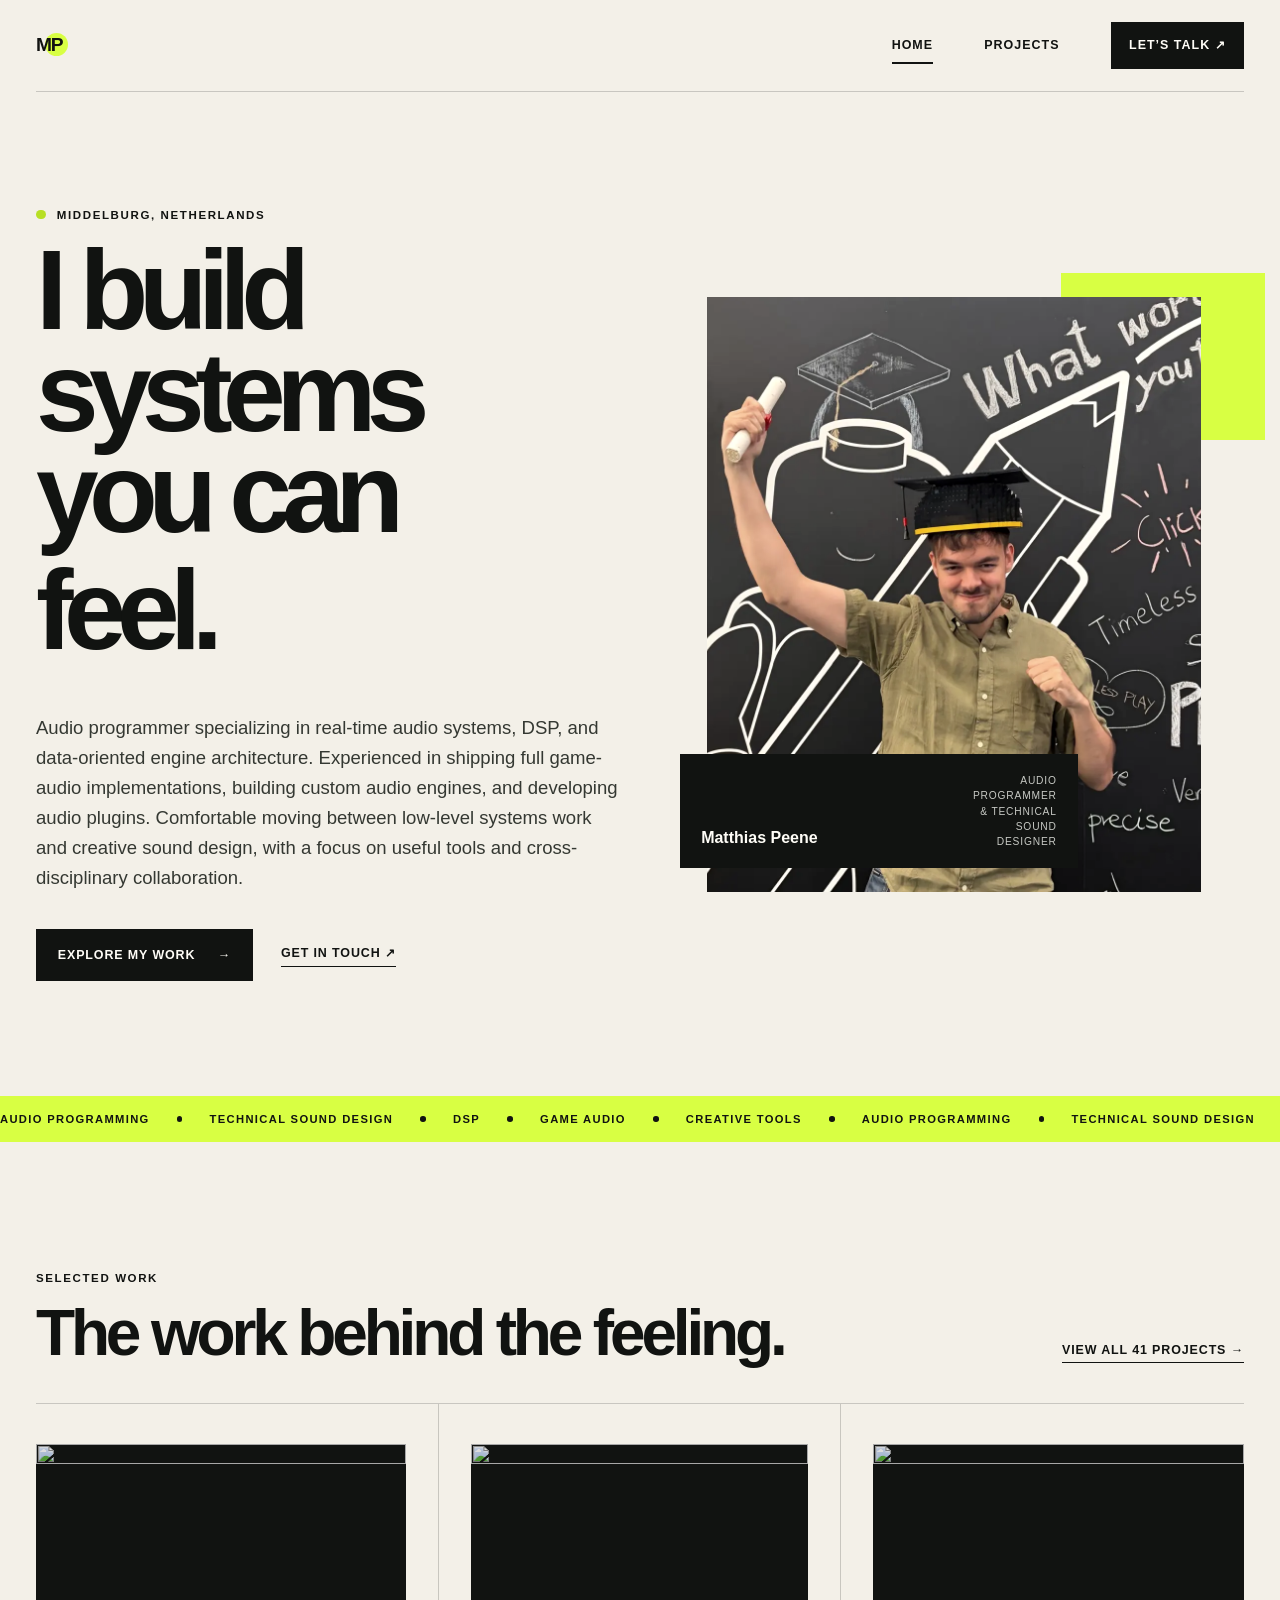
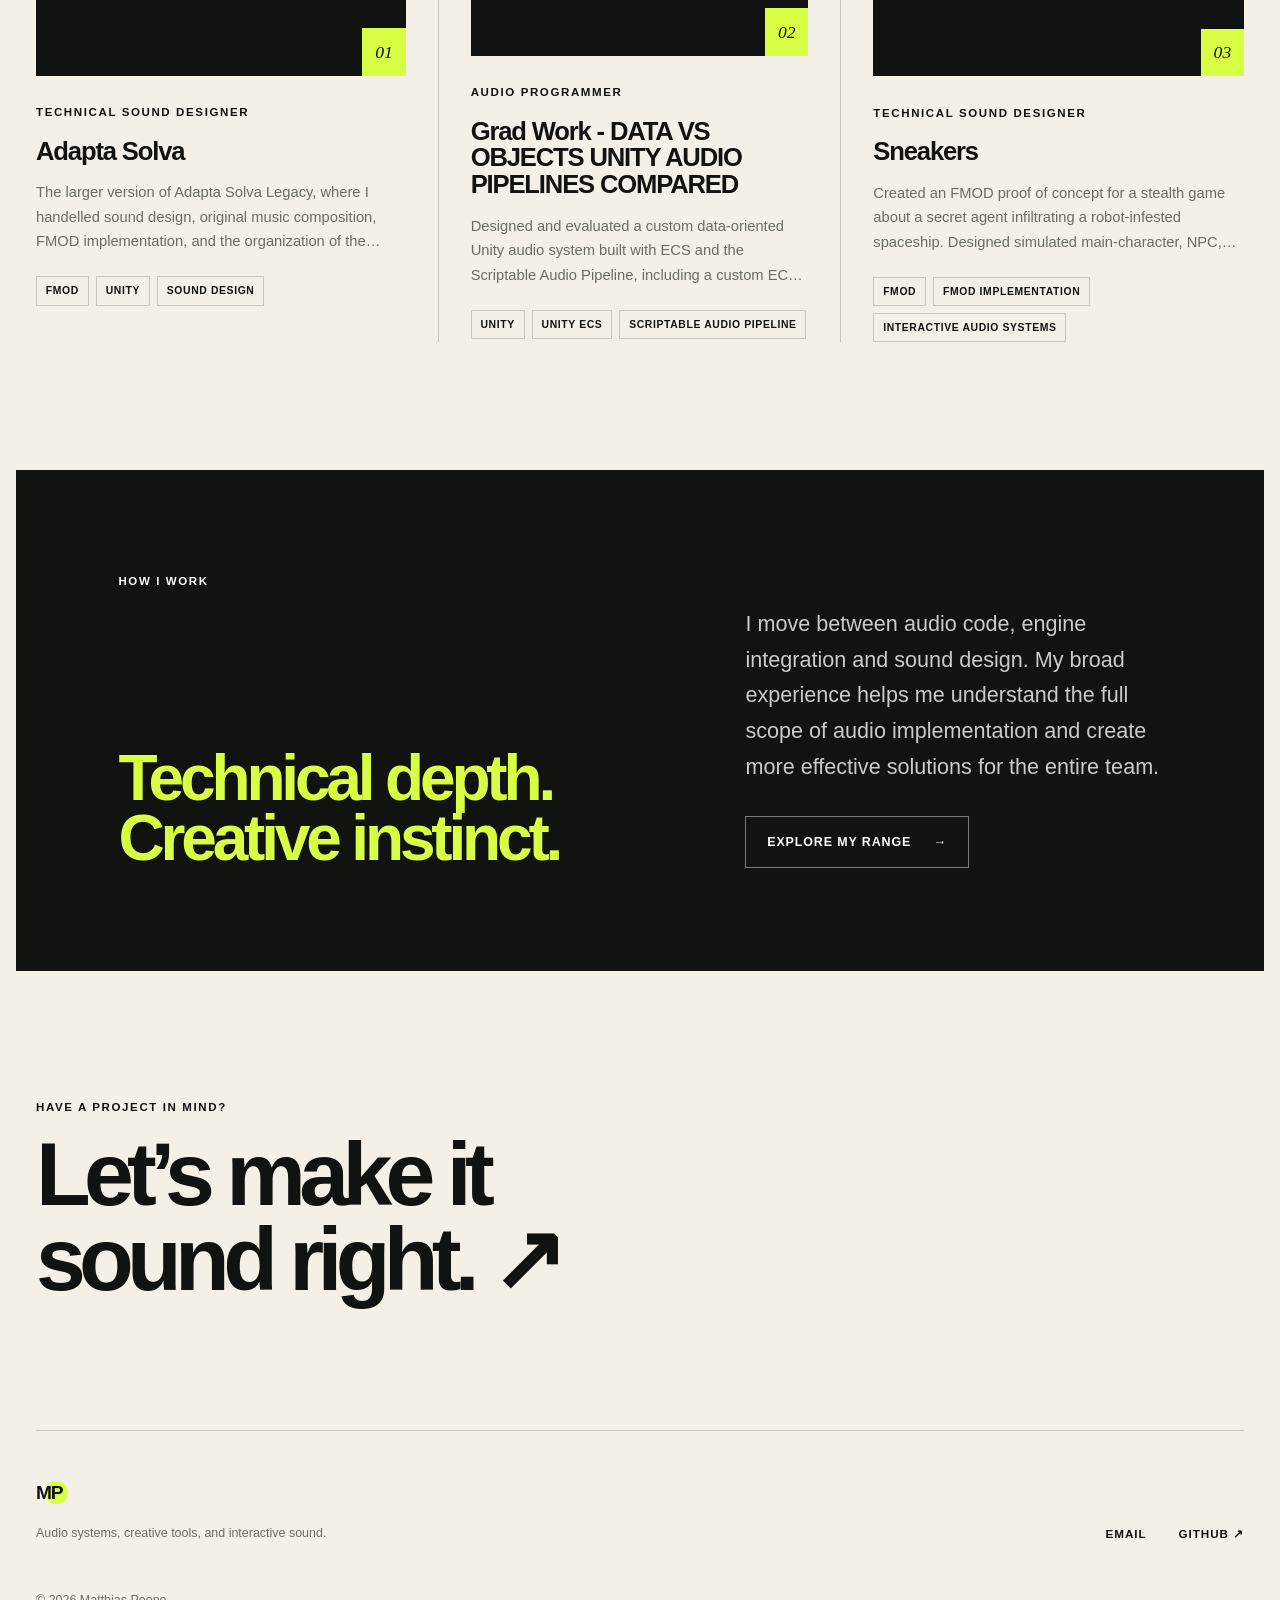
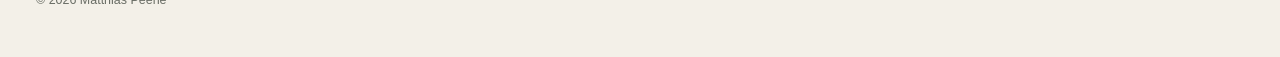
==== index.html @ a932d579 "Update section headings and descriptions for clarity and impact" ====
<!doctype html>
<html lang="en">
  <head>
    <meta charset="utf-8">
    <meta name="viewport" content="width=device-width, initial-scale=1">
    <meta name="description" content="Audio programmer specializing in real-time audio systems, DSP, and data-oriented engine architecture. Experienced in shipping full game-audio implementations, building custom audio engines, and developing audio plugins. Comfortable moving between low-level systems work and creative sound design, with a focus on useful tools and cross-disciplinary collaboration.">
    <meta name="theme-color" content="#111311">
    <title>Matthias Peene — Audio Programmer &amp; Technical Sound Designer</title>
    <link rel="stylesheet" href="assets/site.css"></head>
  <body>
    
    <a class="skip-link" href="#main">Skip to content</a>
    <header class="site-header">
      <a class="wordmark" href="index.html" aria-label="Matthias Peene, home">
        <span>MP</span><i aria-hidden="true"></i>
      </a>
      <nav aria-label="Main navigation">
        <a aria-current="page" href="index.html">Home</a>
        <a  href="projects/">Projects</a>
        <a class="nav-contact" href="mailto:matthiaspeene@hotmail.nl">Let’s talk <span aria-hidden="true">↗</span></a>
      </nav>
    </header>
    <main id="main">
      <section class="hero section-shell">
        <div class="hero__copy">
          <p class="eyebrow hero__eyebrow"><span class="status-dot" aria-hidden="true"></span>Middelburg, Netherlands</p>
          <h1><span class="headline__line">I build</span> <span class="headline__line">systems</span> <span class="headline__line headline__line--descender">you can</span> <span class="headline__line">feel.</span></h1>
          <p class="hero__summary">Audio programmer specializing in real-time audio systems, DSP, and data-oriented engine architecture. Experienced in shipping full game-audio implementations, building custom audio engines, and developing audio plugins. Comfortable moving between low-level systems work and creative sound design, with a focus on useful tools and cross-disciplinary collaboration.</p>
          <div class="hero__actions">
            <a class="button button--primary" href="projects/">Explore my work <span aria-hidden="true">→</span></a>
            <a class="text-link" href="mailto:matthiaspeene@hotmail.nl">Get in touch <span aria-hidden="true">↗</span></a>
          </div>
          <!-- <dl class="hero__stats" aria-label="Portfolio summary">
            <div><dt>41</dt><dd>Selected projects</dd></div>
            <div><dt>14</dt><dd>Disciplines</dd></div>
            <div><dt>18</dt><dd>Technologies</dd></div>
          </dl> -->
        </div>
        <div class="hero__portrait-wrap">
          <div class="portrait-accent" aria-hidden="true"></div>
          <img class="hero__portrait" src="assets/headshot.webp" alt="Matthias Peene celebrating his graduation" width="1200" height="1200">
          <div class="portrait-caption">
            <span>Matthias Peene</span>
            <span>Audio Programmer &amp; Technical Sound Designer</span>
          </div>
        </div>
      </section>

      <div class="ticker" aria-label="Areas of practice">
        <div class="ticker__track">
          <div class="ticker__group"><span>Audio programming</span><i></i><span>Technical sound design</span><i></i><span>DSP</span><i></i><span>Game audio</span><i></i><span>Creative tools</span><i></i></div>
          <div class="ticker__group" aria-hidden="true"><span>Audio programming</span><i></i><span>Technical sound design</span><i></i><span>DSP</span><i></i><span>Game audio</span><i></i><span>Creative tools</span><i></i></div>
          <div class="ticker__group" aria-hidden="true"><span>Audio programming</span><i></i><span>Technical sound design</span><i></i><span>DSP</span><i></i><span>Game audio</span><i></i><span>Creative tools</span><i></i></div>
          <div class="ticker__group" aria-hidden="true"><span>Audio programming</span><i></i><span>Technical sound design</span><i></i><span>DSP</span><i></i><span>Game audio</span><i></i><span>Creative tools</span><i></i></div>
          <div class="ticker__group" aria-hidden="true"><span>Audio programming</span><i></i><span>Technical sound design</span><i></i><span>DSP</span><i></i><span>Game audio</span><i></i><span>Creative tools</span><i></i></div>
          <div class="ticker__group" aria-hidden="true"><span>Audio programming</span><i></i><span>Technical sound design</span><i></i><span>DSP</span><i></i><span>Game audio</span><i></i><span>Creative tools</span><i></i></div>
          <div class="ticker__group" aria-hidden="true"><span>Audio programming</span><i></i><span>Technical sound design</span><i></i><span>DSP</span><i></i><span>Game audio</span><i></i><span>Creative tools</span><i></i></div>
          <div class="ticker__group" aria-hidden="true"><span>Audio programming</span><i></i><span>Technical sound design</span><i></i><span>DSP</span><i></i><span>Game audio</span><i></i><span>Creative tools</span><i></i></div>
          <div class="ticker__group" aria-hidden="true"><span>Audio programming</span><i></i><span>Technical sound design</span><i></i><span>DSP</span><i></i><span>Game audio</span><i></i><span>Creative tools</span><i></i></div>
          <div class="ticker__group" aria-hidden="true"><span>Audio programming</span><i></i><span>Technical sound design</span><i></i><span>DSP</span><i></i><span>Game audio</span><i></i><span>Creative tools</span><i></i></div>
          <div class="ticker__group" aria-hidden="true"><span>Audio programming</span><i></i><span>Technical sound design</span><i></i><span>DSP</span><i></i><span>Game audio</span><i></i><span>Creative tools</span><i></i></div>
          <div class="ticker__group" aria-hidden="true"><span>Audio programming</span><i></i><span>Technical sound design</span><i></i><span>DSP</span><i></i><span>Game audio</span><i></i><span>Creative tools</span><i></i></div>
          <div class="ticker__group" aria-hidden="true"><span>Audio programming</span><i></i><span>Technical sound design</span><i></i><span>DSP</span><i></i><span>Game audio</span><i></i><span>Creative tools</span><i></i></div>
          <div class="ticker__group" aria-hidden="true"><span>Audio programming</span><i></i><span>Technical sound design</span><i></i><span>DSP</span><i></i><span>Game audio</span><i></i><span>Creative tools</span><i></i></div>
          <div class="ticker__group" aria-hidden="true"><span>Audio programming</span><i></i><span>Technical sound design</span><i></i><span>DSP</span><i></i><span>Game audio</span><i></i><span>Creative tools</span><i></i></div>
          <div class="ticker__group" aria-hidden="true"><span>Audio programming</span><i></i><span>Technical sound design</span><i></i><span>DSP</span><i></i><span>Game audio</span><i></i><span>Creative tools</span><i></i></div>
        </div>
      </div>

      <section class="selected-work section-shell" aria-labelledby="selected-title">
        <div class="section-heading">
          <div><p class="eyebrow">Selected work</p><h2 id="selected-title">The work behind the feeling.</h2></div>
          <a class="text-link" href="projects/">View all 41 projects <span aria-hidden="true">→</span></a>
        </div>
        <div class="featured-grid">
    <a class="featured-project reveal" style="--delay: 0ms" href="projects/#adapta-solva">
      <div class="featured-project__media">
        <img class="featured-project__image" src="https://i.ytimg.com/vi/k6Y1jbk_pnM/hqdefault.jpg" alt="" loading="lazy" decoding="async">
        <span class="featured-project__number">01</span>
      </div>
      <div class="featured-project__body">
        <p class="eyebrow">Technical Sound Designer</p>
        <h3>Adapta Solva</h3>
        <p>The larger version of Adapta Solva Legacy, where I handelled sound design, original music composition, FMOD implementation, and the organization of the game&#039;s audio pipeline alongside my studies. Developed a substantially more advanced dynamic music system, rebuilt and expanded earlier audio work for the new production, and organised work for 2 friends to help with.</p>
        <div class="tag-row"><span>FMOD</span><span>Unity</span><span>Sound Design</span></div>
      </div>
    </a>
    <a class="featured-project reveal" style="--delay: 90ms" href="projects/#grad-work-data-vs-objects-unity-audio-pipelines-compared">
      <div class="featured-project__media">
        <img class="featured-project__image" src="https://i.ytimg.com/vi/JaOiaAYL-XI/hqdefault.jpg" alt="" loading="lazy" decoding="async">
        <span class="featured-project__number">02</span>
      </div>
      <div class="featured-project__body">
        <p class="eyebrow">Audio Programmer</p>
        <h3>Grad Work - DATA VS OBJECTS UNITY AUDIO PIPELINES COMPARED</h3>
        <p>Designed and evaluated a custom data-oriented Unity audio system built with ECS and the Scriptable Audio Pipeline, including a custom ECS Root Output capable of rendering large numbers of voices independently of the GameObject hierarchy. Benchmarked the system against Unity&#039;s traditional GameObject-based audio pipeline and found consistently lower Audio CPU usage, improved scalability, and greater real-time stability under…</p>
        <div class="tag-row"><span>Unity</span><span>Unity ECS</span><span>Scriptable Audio Pipeline</span></div>
      </div>
    </a>
    <a class="featured-project reveal" style="--delay: 180ms" href="projects/#sneakers">
      <div class="featured-project__media">
        <img class="featured-project__image" src="https://i.ytimg.com/vi/zOlqgxBDris/hqdefault.jpg" alt="" loading="lazy" decoding="async">
        <span class="featured-project__number">03</span>
      </div>
      <div class="featured-project__body">
        <p class="eyebrow">Technical Sound Designer</p>
        <h3>Sneakers</h3>
        <p>Created an FMOD proof of concept for a stealth game about a secret agent infiltrating a robot-infested spaceship. Designed simulated main-character, NPC, environment, and music systems that reacted to calm and alerted game states, supported by adaptive mixing, snapshots, sandbox testing, and profiler-based demonstration.</p>
        <div class="tag-row"><span>FMOD</span><span>FMOD Implementation</span><span>Interactive Audio Systems</span></div>
      </div>
    </a></div>
      </section>

      <section class="approach section-shell">
        <p class="eyebrow">How I work</p>
        <div class="approach__grid">
          <h2>Technical depth.<br>Creative instinct.</h2>
          <div>
            <p>I move between audio code, engine integration and sound design. My broad experience helps me understand the full scope of audio implementation and create more effective solutions for the entire team.</p>
            <a class="button button--outline" href="projects/">Explore my range <span aria-hidden="true">→</span></a>
          </div>
        </div>
      </section>

      <section class="contact-band">
        <div class="section-shell">
          <p class="eyebrow">Have a project in mind?</p>
          <a href="mailto:matthiaspeene@hotmail.nl">Let’s make it sound right. <span aria-hidden="true">↗</span></a>
        </div>
      </section>
    </main>
    
    <footer class="site-footer">
      <div>
        <a class="wordmark wordmark--footer" href="index.html" aria-label="Matthias Peene, home"><span>MP</span><i aria-hidden="true"></i></a>
        <p>Audio systems, creative tools, and interactive sound.</p>
      </div>
      <div class="footer-links">
        <a href="mailto:matthiaspeene@hotmail.nl">Email</a>
        <a href="https://github.com/matthiaspeene" target="_blank" rel="noreferrer">GitHub <span aria-hidden="true">↗</span></a>
      </div>
      <p class="footer-note">© 2026 Matthias Peene</p>
    </footer>
  </body>
</html>
---- assets/site.css ----
:root {
  --ink: #111311;
  --ink-soft: #343832;
  --paper: #f3f0e8;
  --paper-deep: #e7e2d6;
  --white: #fffdf7;
  --acid: #d8ff43;
  --acid-dark: #b7df24;
  --violet: #7158e8;
  --line: rgba(17, 19, 17, 0.19);
  --muted: #696d65;
  --sans: Inter, "Helvetica Neue", Helvetica, Arial, sans-serif;
  --serif: Iowan Old Style, Baskerville, "Times New Roman", serif;
  --page: min(1440px, calc(100vw - 72px));
  --radius: 4px;
}

* {
  box-sizing: border-box;
}

html {
  scroll-behavior: smooth;
}

body {
  margin: 0;
  background: var(--paper);
  color: var(--ink);
  font-family: var(--sans);
  font-size: 16px;
  line-height: 1.5;
  text-rendering: optimizeLegibility;
}

body::selection {
  background: var(--acid);
  color: var(--ink);
}

img,
svg,
iframe {
  display: block;
  max-width: 100%;
}

a {
  color: inherit;
  text-decoration: none;
}

button,
input,
select {
  color: inherit;
  font: inherit;
}

button,
select {
  cursor: pointer;
}

.section-shell,
.site-header,
.site-footer {
  margin-inline: auto;
  width: var(--page);
}

.skip-link {
  background: var(--acid);
  left: 1rem;
  padding: 0.65rem 1rem;
  position: fixed;
  top: -5rem;
  z-index: 1000;
}

.skip-link:focus {
  top: 1rem;
}

.visually-hidden {
  clip: rect(0 0 0 0);
  clip-path: inset(50%);
  height: 1px;
  overflow: hidden;
  position: absolute;
  white-space: nowrap;
  width: 1px;
}

.site-header {
  align-items: center;
  border-bottom: 1px solid var(--line);
  display: flex;
  justify-content: space-between;
  min-height: 92px;
}

.wordmark {
  align-items: center;
  display: inline-flex;
  font-size: 1.2rem;
  font-weight: 900;
  letter-spacing: -0.07em;
  position: relative;
}

.wordmark span {
  position: relative;
  z-index: 1;
}

.wordmark i {
  background: var(--acid);
  border-radius: 50%;
  height: 1.45rem;
  left: 0.58rem;
  position: absolute;
  top: 0.1rem;
  width: 1.45rem;
}

.site-header nav {
  align-items: center;
  display: flex;
  gap: clamp(1.4rem, 4vw, 4.5rem);
}

.site-header nav a {
  font-size: 0.78rem;
  font-weight: 750;
  letter-spacing: 0.08em;
  position: relative;
  text-transform: uppercase;
}

.site-header nav a:not(.nav-contact)::after {
  background: var(--ink);
  bottom: -0.55rem;
  content: "";
  height: 2px;
  left: 0;
  position: absolute;
  transform: scaleX(0);
  transform-origin: left;
  transition: transform 180ms ease;
  width: 100%;
}

.site-header nav a:hover::after,
.site-header nav a[aria-current="page"]::after {
  transform: scaleX(1);
}

.nav-contact {
  background: var(--ink);
  color: var(--white);
  padding: 0.9rem 1.15rem;
  transition: background 180ms ease, color 180ms ease;
}

.nav-contact:hover {
  background: var(--acid);
  color: var(--ink);
}

.eyebrow {
  font-size: 0.72rem;
  font-weight: 800;
  letter-spacing: 0.14em;
  margin: 0 0 1rem;
  text-transform: uppercase;
}

.status-dot {
  background: var(--acid-dark);
  border-radius: 50%;
  display: inline-block;
  height: 0.6rem;
  margin-right: 0.7rem;
  width: 0.6rem;
}

.hero {
  align-items: center;
  display: grid;
  gap: clamp(3rem, 7vw, 8rem);
  grid-template-columns: minmax(0, 1.04fr) minmax(320px, 0.96fr);
  min-height: calc(100vh - 92px);
  padding-block: clamp(4.5rem, 9vw, 9rem);
}

.hero__copy {
  max-width: 790px;
}

.hero h1 {
  font-size: clamp(4.5rem, 8.8vw, 10rem);
  font-weight: 850;
  letter-spacing: -0.085em;
  line-height: 0.9;
  margin: 0;
  max-width: 8ch;
}

.headline__line {
  display: inline;
}

@media (min-width: 981px) {
  .hero h1 .headline__line { display: block; }
  .hero h1 .headline__line--descender { padding-bottom: 0.14em; }
}

.hero h1::first-line {
  color: var(--ink);
}

.hero__summary {
  color: var(--ink-soft);
  font-size: clamp(1.05rem, 1.45vw, 1.3rem);
  line-height: 1.62;
  margin: clamp(2rem, 4vw, 3.4rem) 0 0;
  max-width: 660px;
}

.hero__actions {
  align-items: center;
  display: flex;
  flex-wrap: wrap;
  gap: 1.75rem;
  margin-top: 2.25rem;
}

.button {
  align-items: center;
  border: 1px solid var(--ink);
  display: inline-flex;
  font-size: 0.78rem;
  font-weight: 800;
  gap: 1.4rem;
  justify-content: center;
  letter-spacing: 0.07em;
  min-height: 52px;
  padding: 0.9rem 1.3rem;
  text-transform: uppercase;
  transition: background 180ms ease, color 180ms ease, transform 180ms ease;
}

.button:hover {
  transform: translateY(-2px);
}

.button--primary {
  background: var(--ink);
  color: var(--white);
}

.button--primary:hover {
  background: var(--acid);
  color: var(--ink);
}

.button--outline:hover {
  background: var(--ink);
  color: var(--white);
}

.text-link {
  border-bottom: 1px solid currentColor;
  font-size: 0.78rem;
  font-weight: 800;
  letter-spacing: 0.07em;
  padding-bottom: 0.2rem;
  text-transform: uppercase;
}

.hero__stats {
  display: flex;
  gap: clamp(1.8rem, 4vw, 4rem);
  margin: clamp(3rem, 7vh, 5rem) 0 0;
}

.hero__stats div {
  display: grid;
  gap: 0.1rem;
}

.hero__stats dt {
  font-family: var(--serif);
  font-size: 2.25rem;
  font-style: italic;
  line-height: 1;
}

.hero__stats dd {
  color: var(--muted);
  font-size: 0.7rem;
  letter-spacing: 0.08em;
  margin: 0;
  text-transform: uppercase;
}

.hero__portrait-wrap {
  justify-self: end;
  max-width: 620px;
  min-height: 500px;
  position: relative;
  width: 100%;
}

.portrait-accent {
  background: var(--acid);
  height: 28%;
  position: absolute;
  right: -4%;
  top: -4%;
  width: 38%;
}

.hero__portrait {
  aspect-ratio: 0.83;
  filter: saturate(0.8) contrast(1.04);
  height: auto;
  object-fit: cover;
  object-position: 49% 50%;
  position: relative;
  width: 92%;
}

.portrait-caption {
  align-items: flex-end;
  background: var(--ink);
  bottom: 4%;
  color: var(--white);
  display: flex;
  justify-content: space-between;
  left: -5%;
  padding: 1.15rem 1.3rem;
  position: absolute;
  width: 74%;
}

.portrait-caption span:first-child {
  font-weight: 780;
}

.portrait-caption span:last-child {
  color: #c7c9c4;
  font-size: 0.64rem;
  letter-spacing: 0.08em;
  max-width: 15ch;
  text-align: right;
  text-transform: uppercase;
}

.ticker {
  background: var(--acid);
  overflow: hidden;
  padding-block: 0.9rem;
}

.ticker__track {
  align-items: center;
  animation: ticker 35s linear infinite;
  display: flex;
  white-space: nowrap;
  width: max-content;
}

.ticker__group {
  align-items: center;
  display: flex;
  flex-shrink: 0;
  gap: 1.7rem;
  padding-right: 1.7rem;
}

.ticker span {
  font-size: 0.7rem;
  font-weight: 850;
  letter-spacing: 0.12em;
  text-transform: uppercase;
}

.ticker i {
  background: var(--ink);
  border-radius: 50%;
  height: 0.35rem;
  width: 0.35rem;
}

@keyframes ticker {
  to { transform: translateX(-6.25%); }
}

.selected-work {
  padding-block: clamp(6rem, 10vw, 10rem);
}

.section-heading,
.results-heading,
.filter-heading {
  align-items: flex-end;
  display: flex;
  justify-content: space-between;
}

.section-heading {
  border-bottom: 1px solid var(--line);
  gap: 3rem;
  padding-bottom: 2.5rem;
}

.section-heading h2,
.approach h2,
.filter-heading h2,
.empty-state h2 {
  font-size: clamp(2.8rem, 5vw, 5.8rem);
  letter-spacing: -0.065em;
  line-height: 0.94;
  margin: 0;
}

.featured-grid {
  display: grid;
  gap: 0;
  grid-template-columns: repeat(3, minmax(0, 1fr));
}

.featured-project {
  border-right: 1px solid var(--line);
  display: block;
  padding: 2.5rem 2rem 0;
}

.featured-project:first-child {
  padding-left: 0;
}

.featured-project:last-child {
  border-right: 0;
  padding-right: 0;
}

.featured-project__media {
  background: var(--ink);
  overflow: hidden;
  position: relative;
}

.featured-project__image {
  aspect-ratio: 16 / 10;
  object-fit: cover;
  opacity: 0.86;
  transition: opacity 250ms ease, transform 500ms cubic-bezier(.2,.7,.2,1);
  width: 100%;
}

.featured-project:hover .featured-project__image {
  opacity: 1;
  transform: scale(1.025);
}

.featured-project__number {
  background: var(--acid);
  bottom: 0;
  font-family: var(--serif);
  font-size: 1.1rem;
  font-style: italic;
  padding: 0.65rem 0.8rem;
  position: absolute;
  right: 0;
}

.project-placeholder {
  align-items: center;
  background:
    radial-gradient(circle at 72% 25%, var(--violet) 0 12%, transparent 12.5%),
    linear-gradient(135deg, #202520, #101210);
  color: var(--white);
  display: flex;
  justify-content: center;
}

.project-placeholder::before,
.project-placeholder::after {
  border: 1px solid rgba(216, 255, 67, 0.6);
  border-radius: 50%;
  content: "";
  height: 55%;
  position: absolute;
  width: 55%;
}

.project-placeholder::after {
  height: 34%;
  width: 34%;
}

.project-placeholder span {
  font-size: 0.66rem;
  font-weight: 800;
  letter-spacing: 0.12em;
  position: relative;
  text-transform: uppercase;
  z-index: 1;
}

.featured-project__body {
  padding-top: 1.8rem;
}

.featured-project__body h3 {
  font-size: clamp(1.4rem, 2vw, 2rem);
  letter-spacing: -0.045em;
  line-height: 1.05;
  margin: 0 0 1rem;
}

.featured-project__body > p:not(.eyebrow) {
  color: var(--muted);
  display: -webkit-box;
  font-size: 0.92rem;
  line-height: 1.65;
  margin: 0;
  overflow: hidden;
  -webkit-box-orient: vertical;
  -webkit-line-clamp: 3;
}

.tag-row {
  display: flex;
  flex-wrap: wrap;
  gap: 0.45rem;
  margin-top: 1.45rem;
}

.tag-row span,
.project-card__tag {
  border: 1px solid var(--line);
  font-size: 0.65rem;
  font-weight: 750;
  letter-spacing: 0.06em;
  padding: 0.36rem 0.55rem;
  text-transform: uppercase;
}

.approach {
  background: var(--ink);
  color: var(--white);
  padding: clamp(4rem, 8vw, 7rem);
  width: min(1440px, calc(100vw - 32px));
}

.approach__grid {
  align-items: end;
  display: grid;
  gap: 4rem;
  grid-template-columns: 1.15fr 0.85fr;
}

.approach h2 {
  color: var(--acid);
}

.approach__grid > div > p {
  color: #c9ccc6;
  font-size: clamp(1.05rem, 1.7vw, 1.35rem);
  line-height: 1.65;
  margin: 0 0 2rem;
  max-width: 560px;
}

.approach .button {
  border-color: #777b75;
}

.contact-band {
  padding-block: clamp(6rem, 10vw, 10rem);
}

.contact-band a {
  display: inline-block;
  font-size: clamp(3rem, 7vw, 8rem);
  font-weight: 850;
  letter-spacing: -0.075em;
  line-height: 0.95;
  max-width: 12ch;
  transition: color 180ms ease;
}

.contact-band a:hover {
  color: var(--violet);
}

.site-footer {
  align-items: end;
  border-top: 1px solid var(--line);
  display: grid;
  gap: 3rem;
  grid-template-columns: 1fr auto;
  padding-block: 3rem;
}

.wordmark--footer {
  margin-bottom: 1rem;
}

.site-footer p {
  color: var(--muted);
  font-size: 0.78rem;
  margin: 0;
}

.footer-links {
  display: flex;
  font-size: 0.73rem;
  font-weight: 800;
  gap: 2rem;
  letter-spacing: 0.08em;
  text-transform: uppercase;
}

.footer-links a:hover {
  text-decoration: underline;
  text-underline-offset: 0.35rem;
}

.footer-note {
  grid-column: 1 / -1;
}

/* Projects */
.projects-intro {
  display: grid;
  gap: 2rem;
  grid-template-columns: minmax(170px, 0.33fr) minmax(0, 1fr);
  padding-block: clamp(5rem, 10vw, 10rem);
}

.projects-intro h1 {
  font-size: clamp(4rem, 9vw, 10rem);
  font-weight: 850;
  letter-spacing: -0.085em;
  line-height: 0.78;
  margin: 0;
}

.projects-intro h1 em {
  color: var(--violet);
  font-family: var(--serif);
  font-weight: 400;
}

.projects-intro > div > p {
  color: var(--muted);
  font-size: 1.08rem;
  line-height: 1.7;
  margin: 3rem 0 0;
  max-width: 670px;
}

.filter-section {
  background: var(--ink);
  color: var(--white);
  padding-block: clamp(3rem, 6vw, 5rem);
}

.filter-heading h2 {
  color: var(--acid);
  font-size: clamp(2.2rem, 4.5vw, 4.8rem);
}

.filter-clear {
  background: transparent;
  border: 0;
  border-bottom: 1px solid #767b72;
  color: var(--white);
  font-size: 0.72rem;
  font-weight: 800;
  letter-spacing: 0.09em;
  padding: 0 0 0.25rem;
  text-transform: uppercase;
}

.filter-controls {
  display: grid;
  gap: 1rem;
  grid-template-columns: minmax(220px, 0.72fr) minmax(320px, 1.28fr);
  margin-top: 2.5rem;
}

.search-field,
.facet-field {
  align-items: center;
  background: #222522;
  border: 1px solid #4b4f49;
  display: flex;
  min-height: 60px;
  position: relative;
}

.search-field:focus-within,
.facet-field:focus-within {
  border-color: var(--acid);
  outline: 1px solid var(--acid);
}

.search-field svg {
  fill: none;
  height: 1.15rem;
  margin-left: 1.2rem;
  stroke: #aeb2aa;
  stroke-linecap: round;
  stroke-width: 1.7;
  width: 1.15rem;
}

.search-field input,
.facet-field select {
  background: transparent;
  border: 0;
  color: var(--white);
  height: 58px;
  outline: 0;
  padding: 0 1.2rem;
  width: 100%;
}

.search-field input::placeholder {
  color: #9ba097;
}

.facet-field::after {
  content: "↓";
  pointer-events: none;
  position: absolute;
  right: 1.25rem;
}

.facet-field select {
  appearance: none;
  padding-right: 3rem;
}

.facet-field option,
.facet-field optgroup {
  background: #222522;
}

.popular-filters,
.active-filters {
  display: flex;
  flex-wrap: wrap;
  gap: 0.55rem;
}

.popular-filters {
  margin-top: 1.2rem;
}

.active-filters {
  border-top: 1px solid #3b3e39;
  margin-top: 1.4rem;
  padding-top: 1.4rem;
}

.active-filters:empty {
  display: none;
}

.filter-chip {
  background: transparent;
  border: 1px solid #51554e;
  color: #d5d8d1;
  font-size: 0.67rem;
  font-weight: 780;
  letter-spacing: 0.06em;
  padding: 0.58rem 0.75rem;
  text-transform: uppercase;
  transition: background 150ms ease, border-color 150ms ease, color 150ms ease;
}

.filter-chip:hover,
.filter-chip[aria-pressed="true"],
.active-filter {
  background: var(--acid);
  border-color: var(--acid);
  color: var(--ink);
}

.active-filter::after {
  content: "×";
  font-size: 1rem;
  line-height: 0;
  margin-left: 0.55rem;
}

.project-results {
  padding-block: clamp(4rem, 8vw, 8rem);
}

.results-heading {
  border-bottom: 1px solid var(--line);
  padding-bottom: 1.35rem;
}

.results-heading h2 {
  font-size: 1.4rem;
  letter-spacing: -0.035em;
  margin: 0;
}

.results-heading h2 span {
  color: var(--violet);
  font-family: var(--serif);
  font-size: 2.2rem;
  font-style: italic;
  font-weight: 400;
  margin-right: 0.25rem;
}

.results-heading p {
  color: var(--muted);
  font-size: 0.68rem;
  font-weight: 750;
  letter-spacing: 0.08em;
  margin: 0;
  text-transform: uppercase;
}

.project-card {
  border-bottom: 1px solid var(--line);
  display: grid;
  gap: clamp(2.5rem, 6vw, 7rem);
  grid-template-columns: minmax(0, 0.9fr) minmax(360px, 1.1fr);
  padding-block: clamp(3.5rem, 6vw, 6rem);
  scroll-margin-top: 1rem;
}

.project-card__index {
  color: var(--violet);
  font-family: var(--serif);
  font-size: 1.1rem;
  font-style: italic;
  margin: 0 0 1.5rem;
}

.project-card h3 {
  font-size: clamp(2.3rem, 4.2vw, 5.1rem);
  letter-spacing: -0.065em;
  line-height: 0.92;
  margin: 0;
  max-width: 12ch;
}

.project-card__meta {
  align-items: center;
  color: var(--muted);
  display: flex;
  flex-wrap: wrap;
  font-size: 0.68rem;
  font-weight: 750;
  gap: 0.65rem;
  letter-spacing: 0.08em;
  margin-top: 1.25rem;
  text-transform: uppercase;
}

.project-card__meta i {
  background: var(--muted);
  border-radius: 50%;
  height: 3px;
  width: 3px;
}

.project-card__description {
  color: var(--ink-soft);
  font-size: clamp(0.96rem, 1.3vw, 1.12rem);
  line-height: 1.72;
  margin: 2rem 0 0;
  max-width: 650px;
}

.project-card__summary {
  margin: 0;
}

.project-card__summary strong {
  color: var(--ink);
  font-weight: 800;
}

.project-card__summary a {
  border-bottom: 1px solid currentColor;
  color: var(--violet);
}

.project-card__summary a:hover {
  color: var(--ink);
}

.project-card__read-more {
  background: transparent;
  border: 0;
  border-bottom: 1px solid var(--ink);
  font-size: 0.7rem;
  font-weight: 800;
  letter-spacing: 0.08em;
  margin-top: 0.85rem;
  padding: 0 0 0.16rem;
  text-transform: uppercase;
}

.project-card__read-more:hover {
  color: var(--violet);
}

.project-card__description-full {
  margin-top: 1.35rem;
}

.project-card__description-full > :first-child {
  margin-top: 0;
}

.project-card__description-full p,
.project-card__description-full ul,
.project-card__description-full figure {
  margin: 0 0 1.15rem;
}

.project-card__description-full h4,
.project-card__description-full h5,
.project-card__description-full h6 {
  color: var(--ink);
  font-size: 0.78rem;
  letter-spacing: 0.08em;
  line-height: 1.3;
  margin: 1.75rem 0 0.7rem;
  text-transform: uppercase;
}

.project-card__description-full ul {
  padding-left: 1.25rem;
}

.project-card__description-full li + li {
  margin-top: 0.45rem;
}

.project-card__description-full strong {
  color: var(--ink);
  font-weight: 800;
}

.project-card__description-full a {
  border-bottom: 1px solid currentColor;
  color: var(--violet);
}

.project-card__description-full a:hover {
  color: var(--ink);
}

.project-card__description-full img {
  border: 1px solid var(--line);
  height: auto;
  margin-top: 0.35rem;
  width: 100%;
}

.project-card__skills {
  margin-top: 2rem;
}

.project-card__skills > p,
.project-card__stack > p {
  color: var(--muted);
  font-size: 0.62rem;
  font-weight: 800;
  letter-spacing: 0.11em;
  margin: 0 0 0.75rem;
  text-transform: uppercase;
}

.project-card__skills ul {
  display: flex;
  flex-wrap: wrap;
  gap: 0.45rem;
  list-style: none;
  margin: 0;
  padding: 0;
}

.project-card__tag {
  background: transparent;
  color: var(--ink);
}

button.project-card__tag:hover {
  background: var(--ink);
  color: var(--white);
}

.project-card__stack {
  border-top: 1px solid var(--line);
  margin-top: 2rem;
  padding-top: 1.35rem;
}

.project-card__stack div {
  display: flex;
  flex-wrap: wrap;
  gap: 0.55rem 1.2rem;
}

.project-card__stack button {
  background: transparent;
  border: 0;
  border-bottom: 1px solid var(--line);
  font-size: 0.72rem;
  font-weight: 750;
  letter-spacing: 0.05em;
  padding: 0 0 0.15rem;
  text-transform: uppercase;
}

.project-card__stack button:hover {
  border-color: var(--ink);
}

.project-card__visual {
  align-self: start;
  min-width: 0;
  position: sticky;
  top: 1rem;
}

.media-frame {
  aspect-ratio: 16 / 9;
  background: var(--ink);
  overflow: hidden;
  position: relative;
}

.media-frame iframe,
.media-frame__thumbnail,
.media-frame__image,
.media-frame .project-placeholder {
  border: 0;
  height: 100%;
  inset: 0;
  object-fit: cover;
  position: absolute;
  width: 100%;
}

.media-frame__thumbnail {
  opacity: 0.78;
  transition: opacity 180ms ease, transform 350ms ease;
}

.media-frame__image {
  object-position: center;
}

.media-frame__play {
  align-items: center;
  background: var(--acid);
  border: 0;
  border-radius: 50%;
  display: flex;
  height: clamp(58px, 7vw, 84px);
  justify-content: center;
  left: 50%;
  position: absolute;
  top: 50%;
  transform: translate(-50%, -50%);
  transition: background 180ms ease, transform 180ms ease;
  width: clamp(58px, 7vw, 84px);
}

.media-frame__play::after {
  border-bottom: 8px solid transparent;
  border-left: 13px solid var(--ink);
  border-top: 8px solid transparent;
  content: "";
  margin-left: 4px;
}

.media-frame__play:hover {
  background: var(--white);
  transform: translate(-50%, -50%) scale(1.05);
}

.media-frame:has(.media-frame__play:hover) .media-frame__thumbnail {
  opacity: 0.95;
  transform: scale(1.015);
}

.media-frame__kind {
  background: var(--ink);
  color: var(--white);
  font-size: 0.62rem;
  font-weight: 800;
  left: 0;
  letter-spacing: 0.1em;
  padding: 0.7rem 0.85rem;
  position: absolute;
  text-transform: uppercase;
  top: 0;
}

.media-controls {
  align-items: center;
  border: 1px solid var(--line);
  border-top: 0;
  display: flex;
  min-height: 54px;
}

.media-controls__label {
  flex: 1;
  font-size: 0.68rem;
  font-weight: 750;
  letter-spacing: 0.075em;
  overflow: hidden;
  padding: 0 1rem;
  text-overflow: ellipsis;
  text-transform: uppercase;
  white-space: nowrap;
}

.media-controls__count {
  color: var(--muted);
  font-family: var(--serif);
  font-size: 0.86rem;
  font-style: italic;
  margin-right: 0.85rem;
}

.media-controls button {
  align-self: stretch;
  background: transparent;
  border: 0;
  border-left: 1px solid var(--line);
  font-size: 1.1rem;
  min-width: 52px;
  transition: background 150ms ease;
}

.media-controls button:hover {
  background: var(--acid);
}

.project-links {
  display: flex;
  flex-wrap: wrap;
  gap: 0.8rem 1.5rem;
  margin-top: 1.3rem;
}

.project-links a {
  border-bottom: 1px solid var(--ink);
  font-size: 0.68rem;
  font-weight: 800;
  letter-spacing: 0.07em;
  padding-bottom: 0.16rem;
  text-transform: uppercase;
}

.project-links a:hover {
  color: var(--violet);
}

.empty-state {
  padding-block: 7rem;
  text-align: center;
}

.empty-state p:not(.eyebrow) {
  color: var(--muted);
  margin: 1.2rem auto 2rem;
  max-width: 480px;
}

.reveal {
  animation: reveal 700ms cubic-bezier(.2,.7,.2,1) both;
  animation-delay: var(--delay, 0ms);
}

@keyframes reveal {
  from { opacity: 0; transform: translateY(18px); }
  to { opacity: 1; transform: translateY(0); }
}

@media (max-width: 980px) {
  :root { --page: min(100% - 40px, 900px); }

  .hero {
    grid-template-columns: 1fr;
  }

  .hero__copy { max-width: 760px; }
  .hero__portrait-wrap { justify-self: center; max-width: 650px; width: 85%; }
  .featured-grid { grid-template-columns: 1fr; }

  .featured-project,
  .featured-project:first-child,
  .featured-project:last-child {
    border-bottom: 1px solid var(--line);
    border-right: 0;
    display: grid;
    gap: 2rem;
    grid-template-columns: 0.85fr 1.15fr;
    padding: 2rem 0;
  }

  .featured-project:last-child { border-bottom: 0; }
  .featured-project__body { padding-top: 0; }
  .approach__grid { grid-template-columns: 1fr; }
  .project-card { gap: 3rem; grid-template-columns: 1fr; }
  .project-card h3 { max-width: 18ch; }
  .project-card__visual { position: static; }
}

@media (max-width: 700px) {
  :root { --page: calc(100vw - 28px); }

  .site-header { min-height: 76px; }
  .site-header nav { gap: 1rem; }
  .site-header nav a { font-size: 0.64rem; }
  .site-header nav a:first-child { display: none; }
  .nav-contact { padding: 0.7rem 0.8rem; }
  .hero { min-height: auto; padding-block: 4rem 5rem; }
  .hero h1 { font-size: clamp(4rem, 21vw, 6.7rem); }
  .hero h1 .headline__line { display: block; }
  .hero h1 .headline__line--descender { padding-bottom: 0.14em; }
  .hero__stats { justify-content: space-between; }
  .hero__stats dd { max-width: 9ch; }
  .hero__portrait-wrap { min-height: 0; width: 94%; }
  .portrait-caption { left: -3%; width: 90%; }
  .section-heading { align-items: start; flex-direction: column; }

  .featured-project,
  .featured-project:first-child,
  .featured-project:last-child {
    display: block;
  }

  .featured-project__body { padding-top: 1.5rem; }
  .approach { padding: 3.5rem 1.4rem; }
  .contact-band a { font-size: clamp(3rem, 16vw, 5.2rem); }
  .site-footer { align-items: start; grid-template-columns: 1fr; }
  .footer-note { grid-column: 1; }

  .projects-intro {
    grid-template-columns: 1fr;
    padding-block: 4rem 5rem;
  }

  .projects-intro h1 { font-size: clamp(3.8rem, 19vw, 6rem); }
  .projects-intro > div > p { margin-top: 2rem; }
  .filter-heading { align-items: start; gap: 2rem; }
  .filter-controls { grid-template-columns: 1fr; }
  .results-heading { align-items: start; flex-direction: column; gap: 0.6rem; }
  .project-card { padding-block: 3.5rem; }
  .project-card h3 { font-size: clamp(2.6rem, 12vw, 4.2rem); }
  .media-controls__label { max-width: 42vw; }
}

@media (prefers-reduced-motion: reduce) {
  *, *::before, *::after {
    scroll-behavior: auto !important;
    transition-duration: 0.01ms !important;
  }

  .ticker__track,
  .reveal {
    animation: none !important;
  }
}
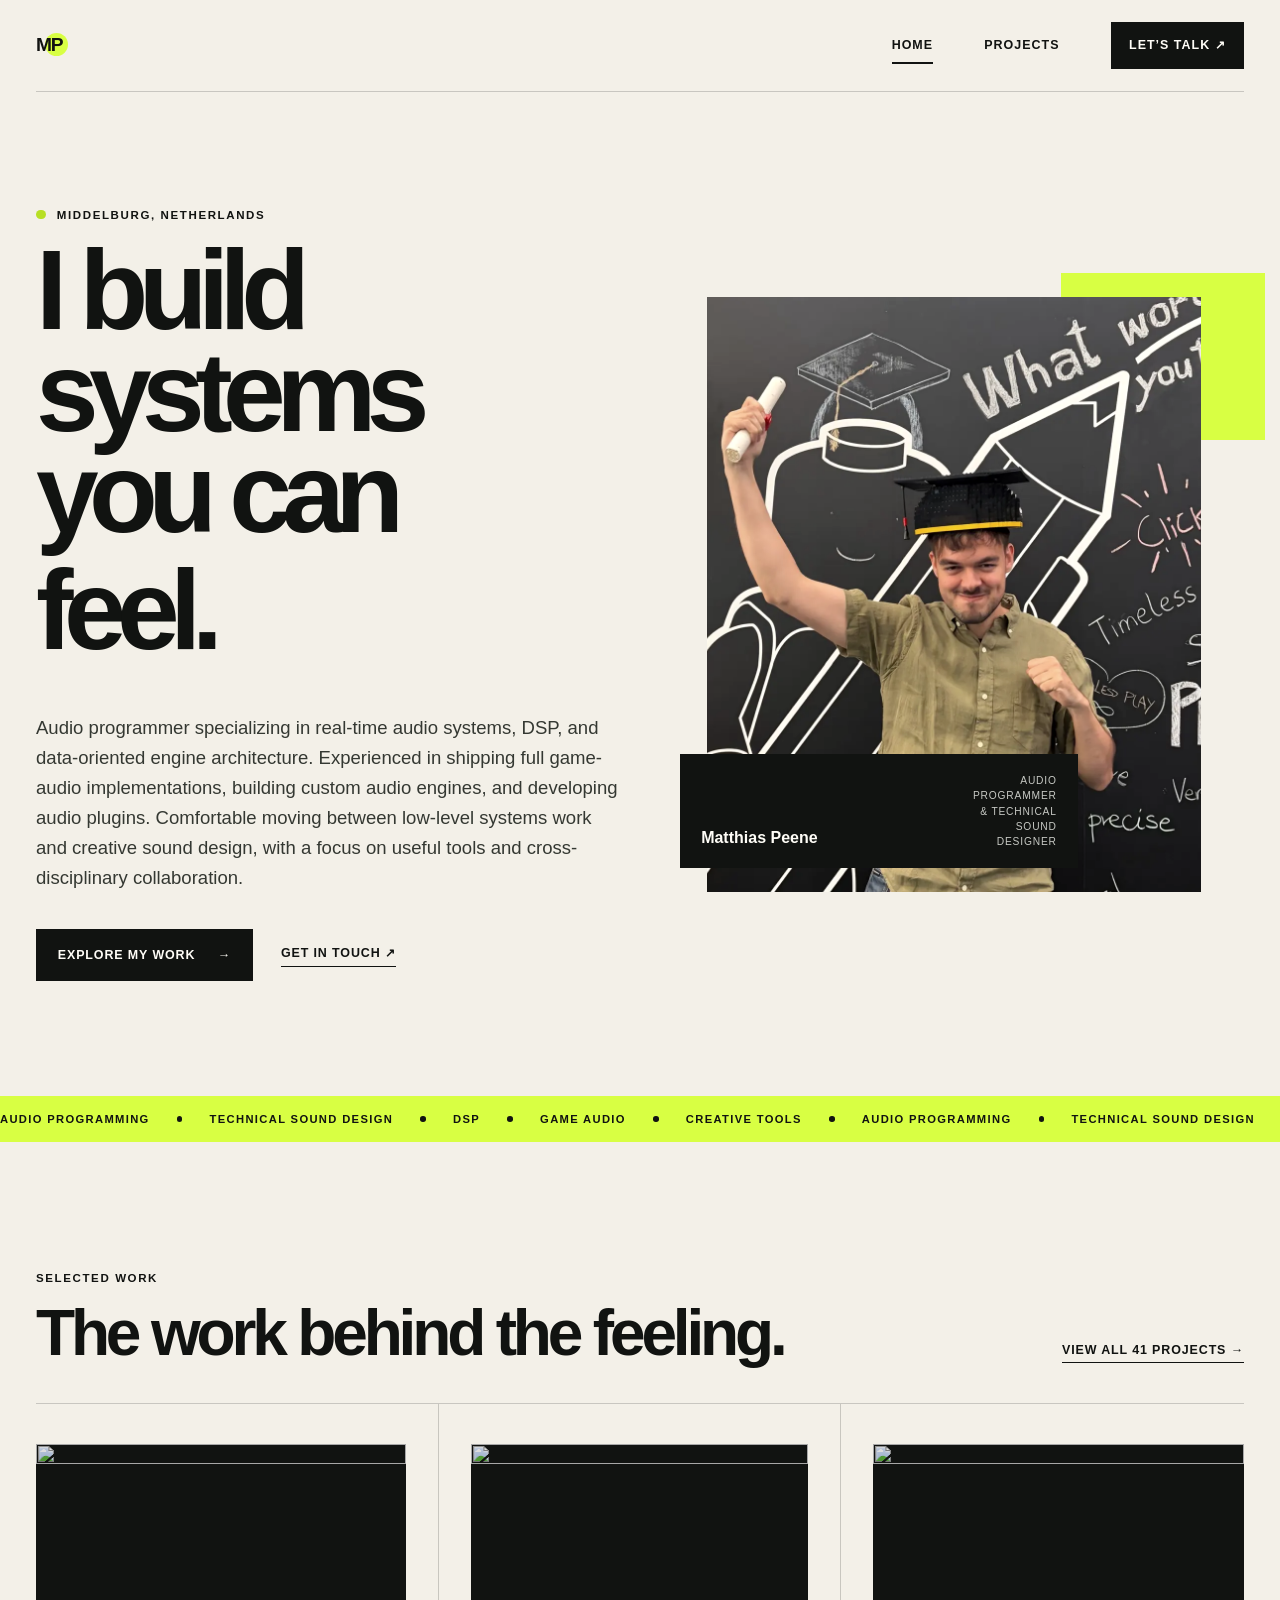
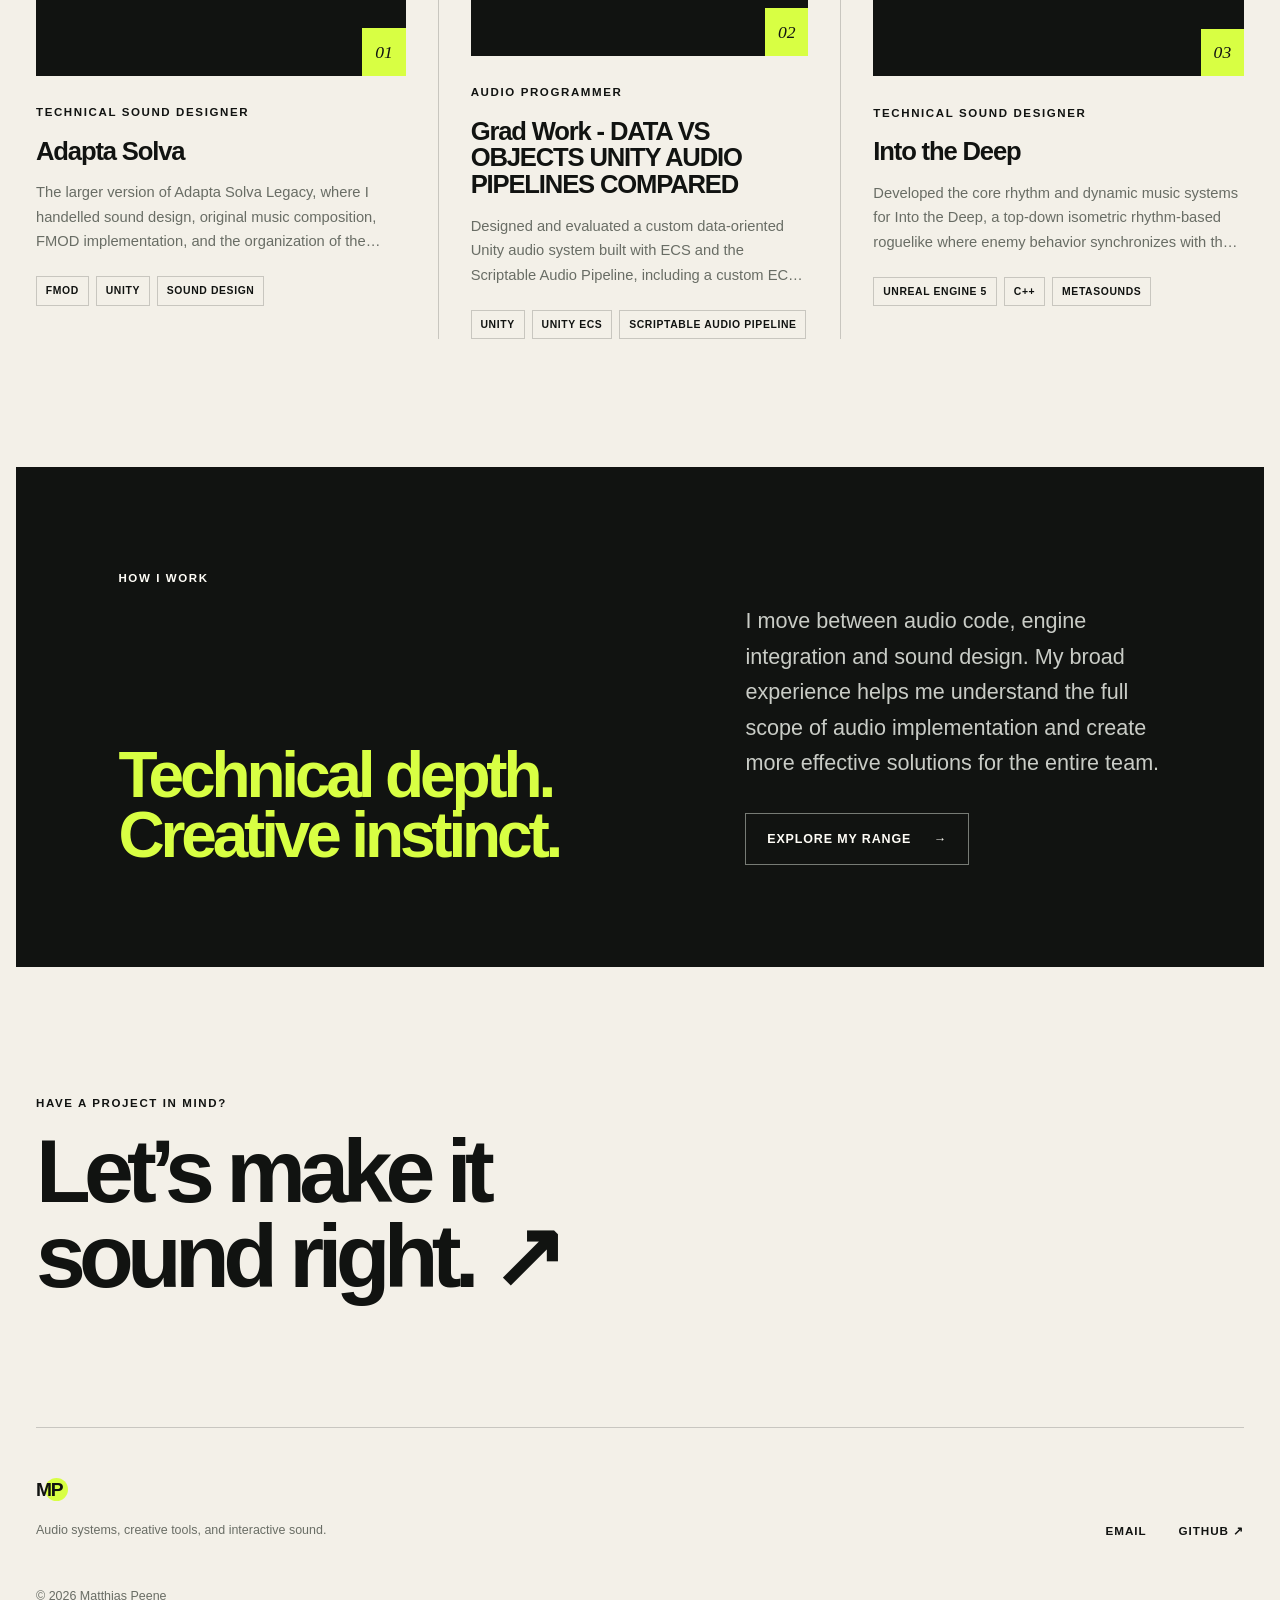
==== commit 298afdff: "Update featured project details: Replace "Sneakers" with "Into the Deep" and update description and " ====
--- a/index.html
+++ b/index.html
@@ -97,16 +97,16 @@
         <div class="tag-row"><span>Unity</span><span>Unity ECS</span><span>Scriptable Audio Pipeline</span></div>
       </div>
     </a>
-    <a class="featured-project reveal" style="--delay: 180ms" href="projects/#sneakers">
+    <a class="featured-project reveal" style="--delay: 180ms" href="projects/#into-the-deep">
       <div class="featured-project__media">
-        <img class="featured-project__image" src="https://i.ytimg.com/vi/zOlqgxBDris/hqdefault.jpg" alt="" loading="lazy" decoding="async">
+        <img class="featured-project__image" src="https://i.ytimg.com/vi/dLD2hP4zKM4/hqdefault.jpg" alt="" loading="lazy" decoding="async">
         <span class="featured-project__number">03</span>
       </div>
       <div class="featured-project__body">
         <p class="eyebrow">Technical Sound Designer</p>
-        <h3>Sneakers</h3>
-        <p>Created an FMOD proof of concept for a stealth game about a secret agent infiltrating a robot-infested spaceship. Designed simulated main-character, NPC, environment, and music systems that reacted to calm and alerted game states, supported by adaptive mixing, snapshots, sandbox testing, and profiler-based demonstration.</p>
-        <div class="tag-row"><span>FMOD</span><span>FMOD Implementation</span><span>Interactive Audio Systems</span></div>
+        <h3>Into the Deep</h3>
+        <p>Developed the core rhythm and dynamic music systems for Into the Deep, a top-down isometric rhythm-based roguelike where enemy behavior synchronizes with the music. Built the system in Unreal Engine using C++ and MetaSounds, exposed instrument-specific rhythm events to gameplay programmers, implemented adaptive music for boss encounters, designed and integrated sound effects, and contributed to the composition and mix.</p>
+        <div class="tag-row"><span>Unreal Engine 5</span><span>C++</span><span>MetaSounds</span></div>
       </div>
     </a></div>
       </section>
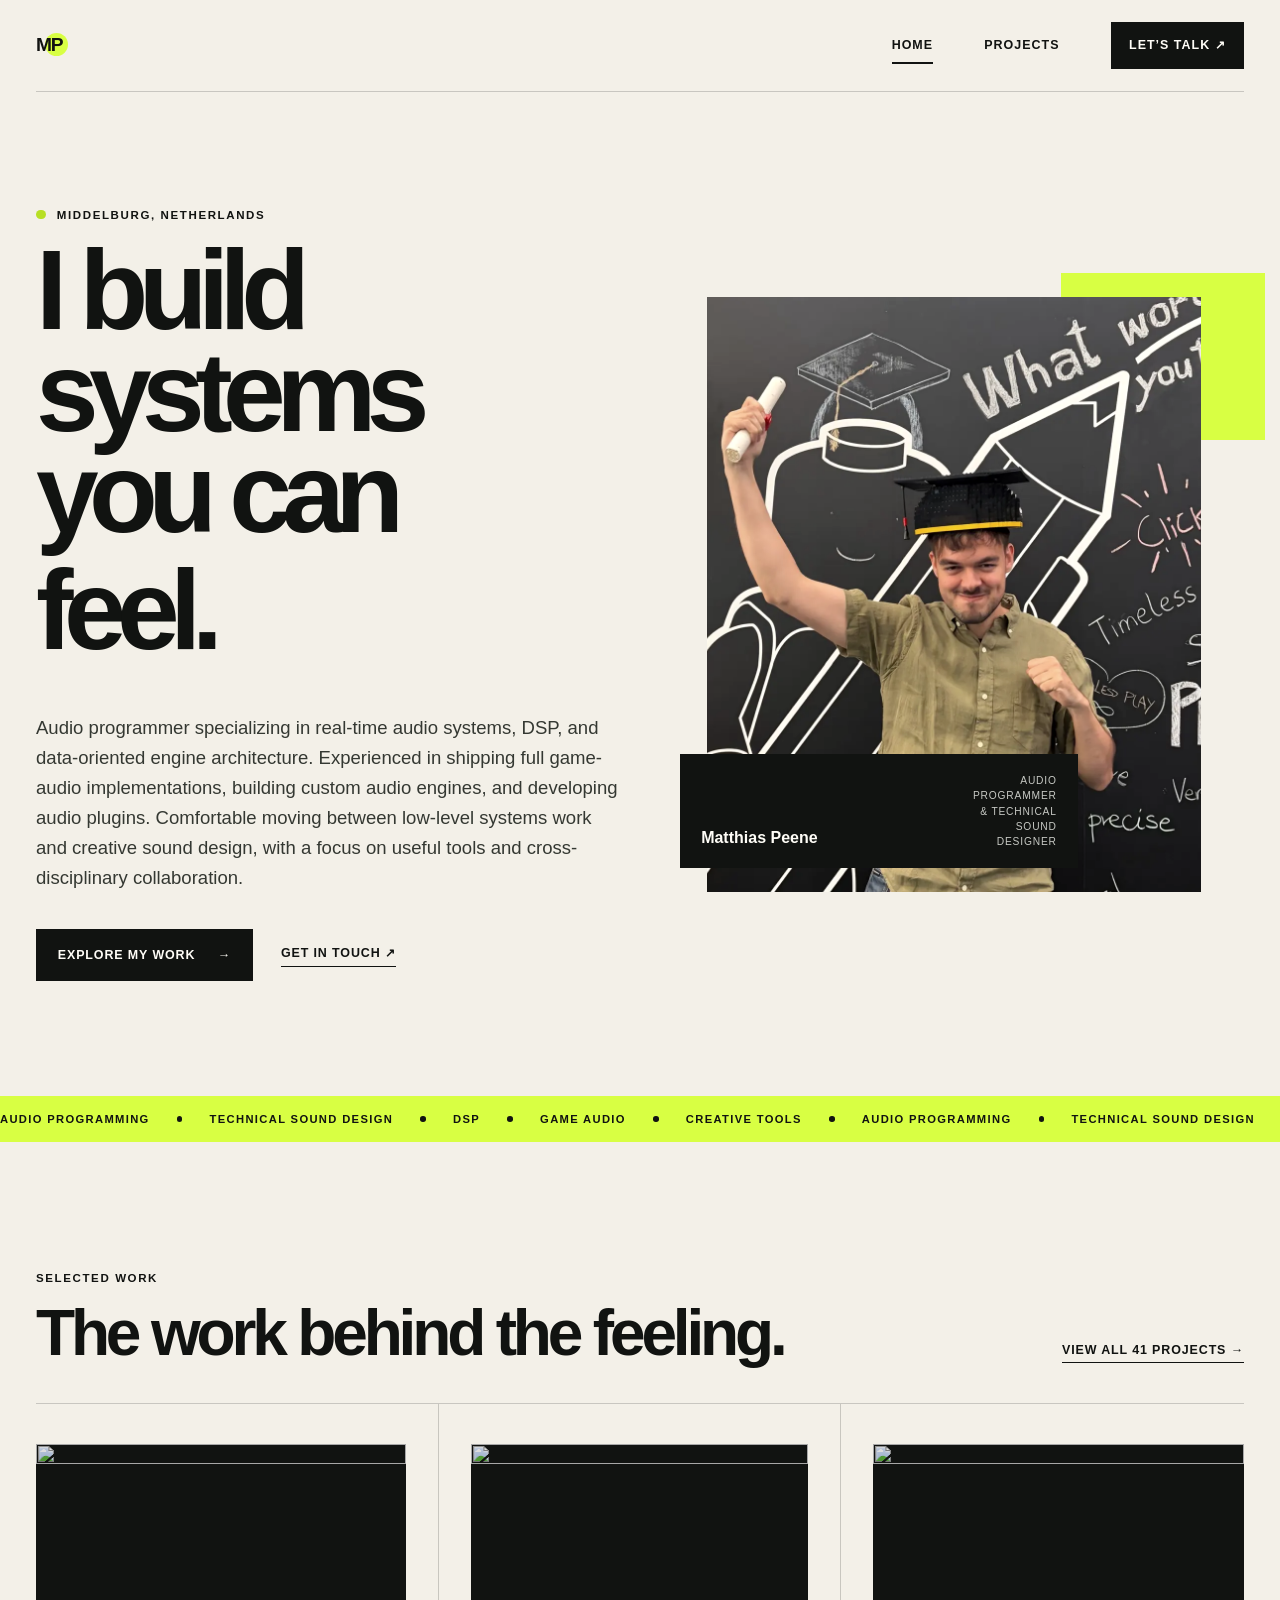
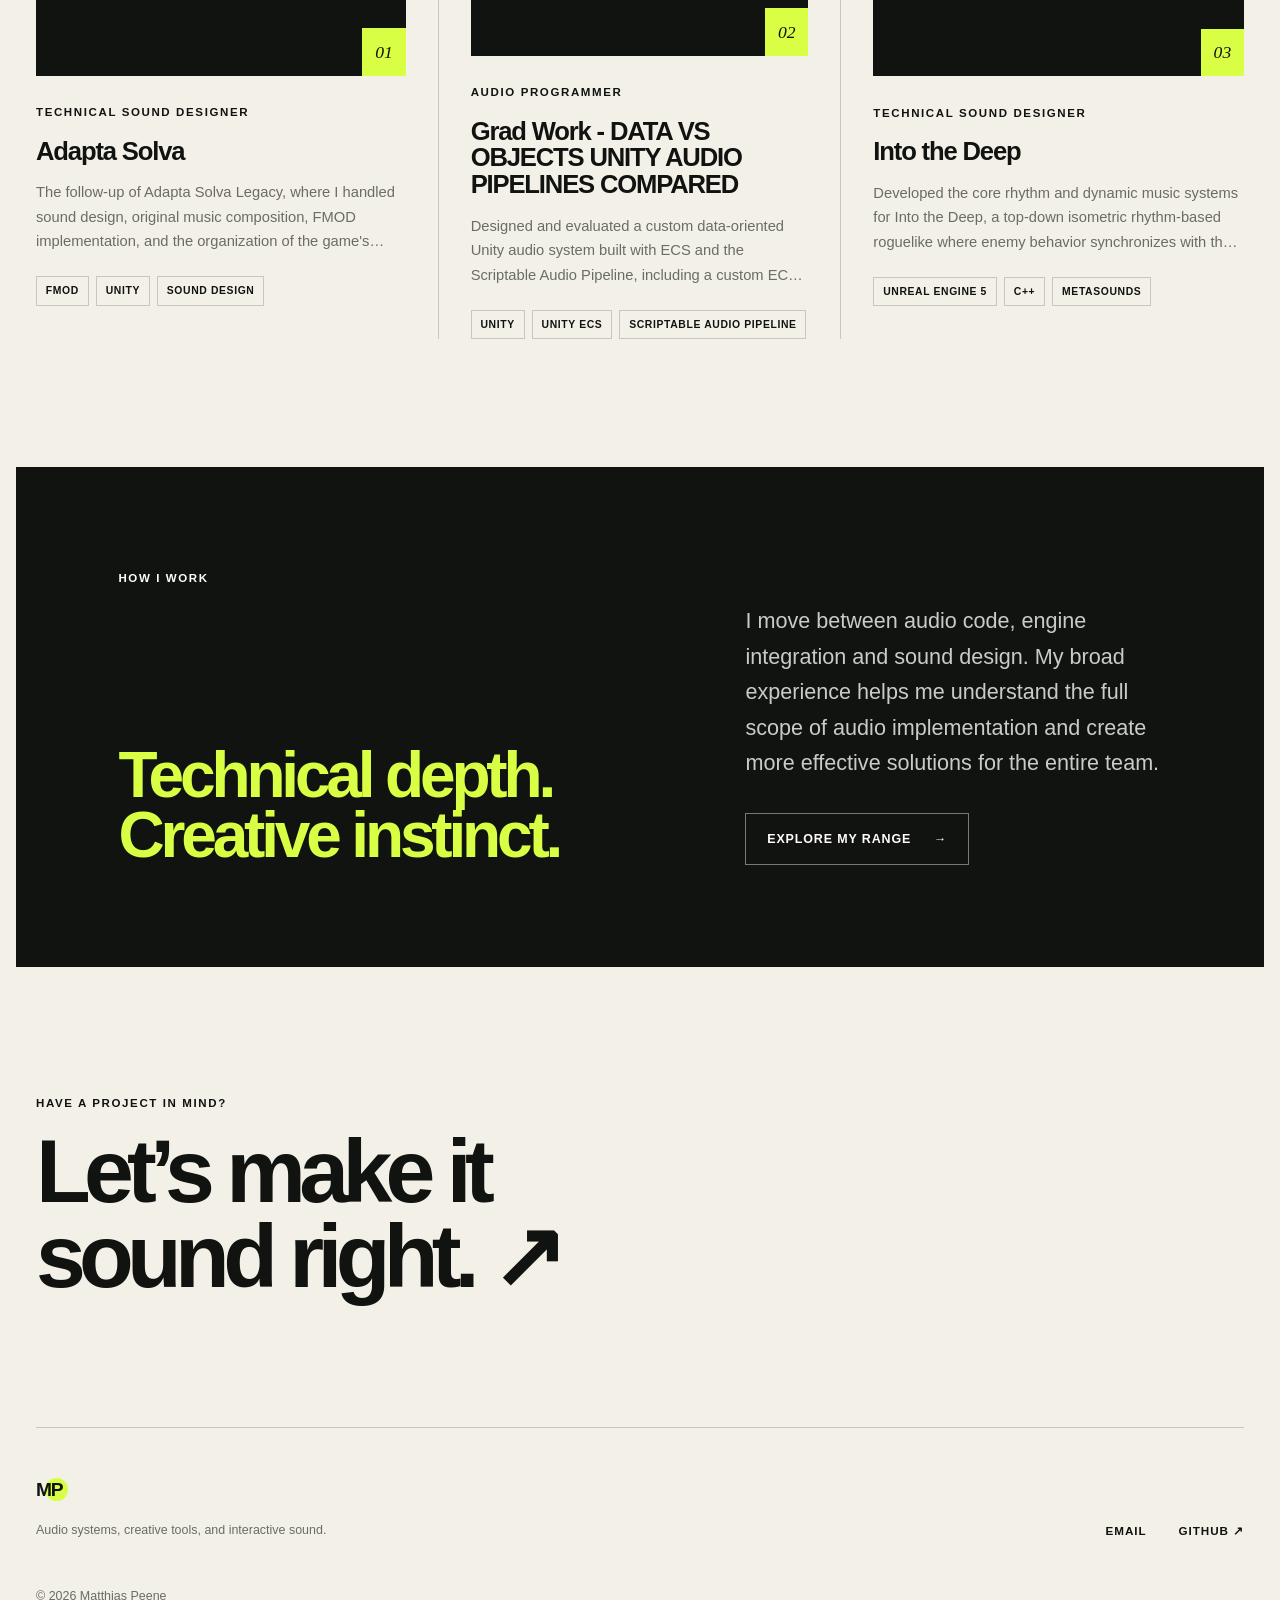
==== commit c799b657: "Updated projects and mail to" ====
--- a/index.html
+++ b/index.html
@@ -17,7 +17,7 @@
       <nav aria-label="Main navigation">
         <a aria-current="page" href="index.html">Home</a>
         <a  href="projects/">Projects</a>
-        <a class="nav-contact" href="mailto:matthiaspeene@hotmail.nl">Let’s talk <span aria-hidden="true">↗</span></a>
+        <a class="nav-contact" href="mailto:matthias@notjustsound.dev">Let’s talk <span aria-hidden="true">↗</span></a>
       </nav>
     </header>
     <main id="main">
@@ -28,7 +28,7 @@
           <p class="hero__summary">Audio programmer specializing in real-time audio systems, DSP, and data-oriented engine architecture. Experienced in shipping full game-audio implementations, building custom audio engines, and developing audio plugins. Comfortable moving between low-level systems work and creative sound design, with a focus on useful tools and cross-disciplinary collaboration.</p>
           <div class="hero__actions">
             <a class="button button--primary" href="projects/">Explore my work <span aria-hidden="true">→</span></a>
-            <a class="text-link" href="mailto:matthiaspeene@hotmail.nl">Get in touch <span aria-hidden="true">↗</span></a>
+            <a class="text-link" href="mailto:matthias@notjustsound.dev">Get in touch <span aria-hidden="true">↗</span></a>
           </div>
           <!-- <dl class="hero__stats" aria-label="Portfolio summary">
             <div><dt>41</dt><dd>Selected projects</dd></div>
@@ -81,7 +81,7 @@
       <div class="featured-project__body">
         <p class="eyebrow">Technical Sound Designer</p>
         <h3>Adapta Solva</h3>
-        <p>The larger version of Adapta Solva Legacy, where I handelled sound design, original music composition, FMOD implementation, and the organization of the game&#039;s audio pipeline alongside my studies. Developed a substantially more advanced dynamic music system, rebuilt and expanded earlier audio work for the new production, and organised work for 2 friends to help with.</p>
+        <p>The follow-up of Adapta Solva Legacy, where I handled sound design, original music composition, FMOD implementation, and the organization of the game&#039;s audio pipeline alongside my studies.</p>
         <div class="tag-row"><span>FMOD</span><span>Unity</span><span>Sound Design</span></div>
       </div>
     </a>
@@ -125,7 +125,7 @@
       <section class="contact-band">
         <div class="section-shell">
           <p class="eyebrow">Have a project in mind?</p>
-          <a href="mailto:matthiaspeene@hotmail.nl">Let’s make it sound right. <span aria-hidden="true">↗</span></a>
+          <a href="mailto:matthias@notjustsound.dev">Let’s make it sound right. <span aria-hidden="true">↗</span></a>
         </div>
       </section>
     </main>
@@ -136,7 +136,7 @@
         <p>Audio systems, creative tools, and interactive sound.</p>
       </div>
       <div class="footer-links">
-        <a href="mailto:matthiaspeene@hotmail.nl">Email</a>
+        <a href="mailto:matthias@notjustsound.dev">Email</a>
         <a href="https://github.com/matthiaspeene" target="_blank" rel="noreferrer">GitHub <span aria-hidden="true">↗</span></a>
       </div>
       <p class="footer-note">© 2026 Matthias Peene</p>
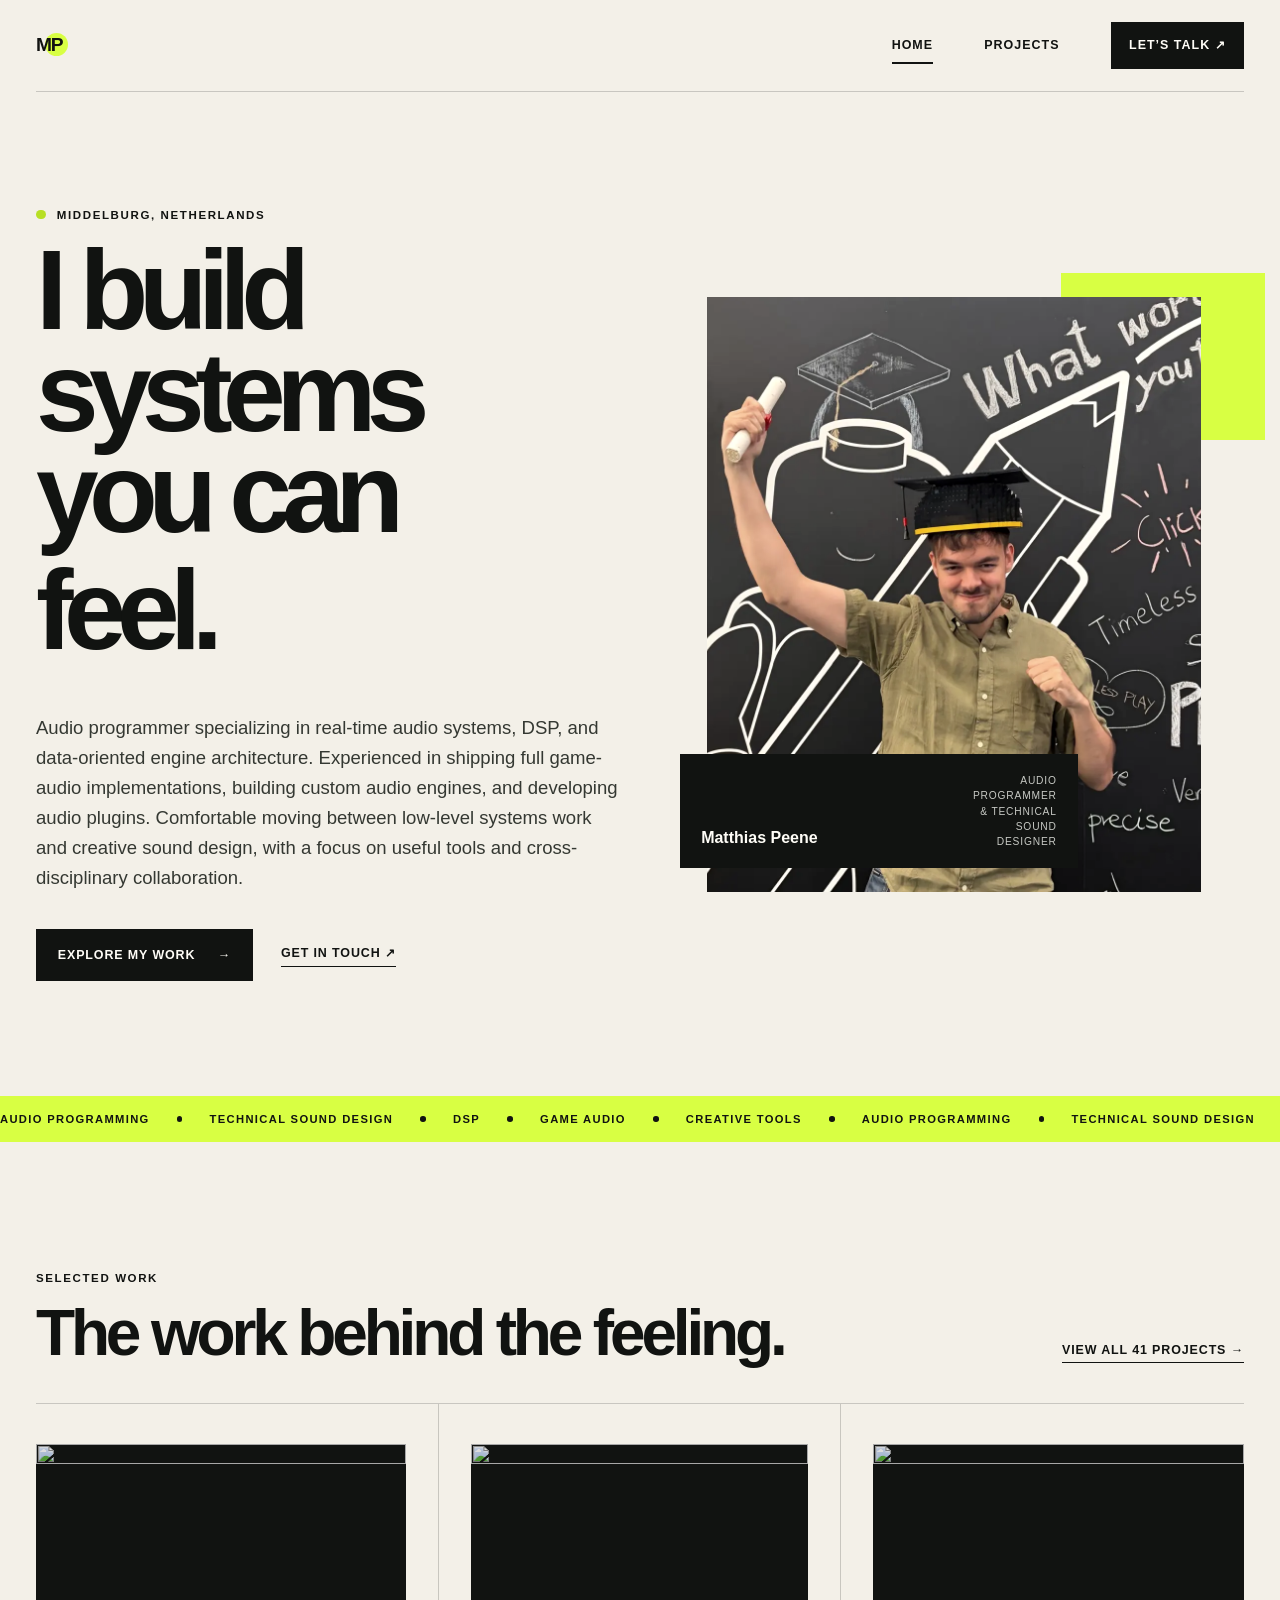
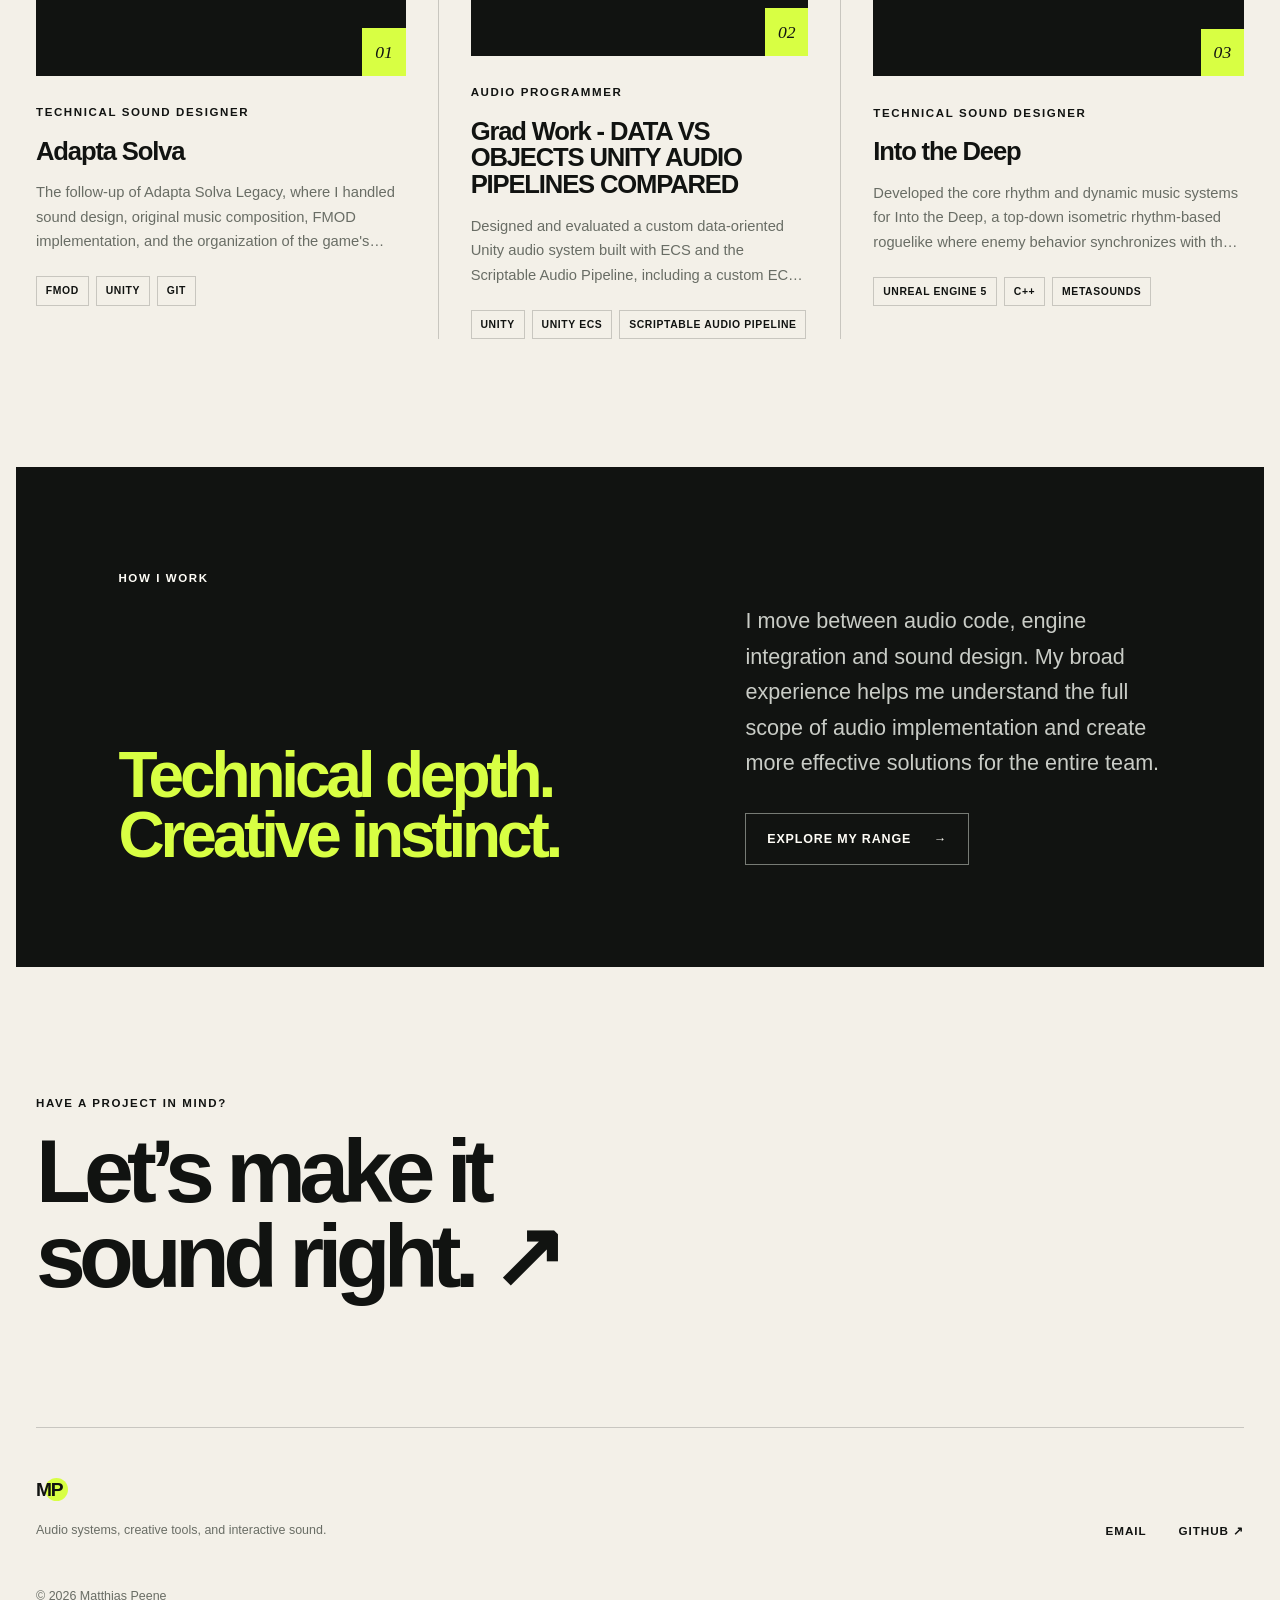
==== commit c8587854: "Updated search tool" ====
--- a/index.html
+++ b/index.html
@@ -33,7 +33,7 @@
           <!-- <dl class="hero__stats" aria-label="Portfolio summary">
             <div><dt>41</dt><dd>Selected projects</dd></div>
             <div><dt>14</dt><dd>Disciplines</dd></div>
-            <div><dt>18</dt><dd>Technologies</dd></div>
+            <div><dt>19</dt><dd>Technologies</dd></div>
           </dl> -->
         </div>
         <div class="hero__portrait-wrap">
@@ -82,7 +82,7 @@
         <p class="eyebrow">Technical Sound Designer</p>
         <h3>Adapta Solva</h3>
         <p>The follow-up of Adapta Solva Legacy, where I handled sound design, original music composition, FMOD implementation, and the organization of the game&#039;s audio pipeline alongside my studies.</p>
-        <div class="tag-row"><span>FMOD</span><span>Unity</span><span>Sound Design</span></div>
+        <div class="tag-row"><span>FMOD</span><span>Unity</span><span>Git</span></div>
       </div>
     </a>
     <a class="featured-project reveal" style="--delay: 90ms" href="projects/#grad-work-data-vs-objects-unity-audio-pipelines-compared">
--- a/assets/site.css
+++ b/assets/site.css
@@ -689,14 +689,11 @@
 }
 
 .filter-controls {
-  display: grid;
-  gap: 1rem;
-  grid-template-columns: minmax(220px, 0.72fr) minmax(320px, 1.28fr);
   margin-top: 2.5rem;
-}
-
-.search-field,
-.facet-field {
+  max-width: 470px;
+}
+
+.search-field {
   align-items: center;
   background: #222522;
   border: 1px solid #4b4f49;
@@ -705,8 +702,7 @@
   position: relative;
 }
 
-.search-field:focus-within,
-.facet-field:focus-within {
+.search-field:focus-within {
   border-color: var(--acid);
   outline: 1px solid var(--acid);
 }
@@ -721,8 +717,7 @@
   width: 1.15rem;
 }
 
-.search-field input,
-.facet-field select {
+.search-field input {
   background: transparent;
   border: 0;
   color: var(--white);
@@ -736,32 +731,26 @@
   color: #9ba097;
 }
 
-.facet-field::after {
-  content: "↓";
-  pointer-events: none;
-  position: absolute;
-  right: 1.25rem;
-}
-
-.facet-field select {
-  appearance: none;
-  padding-right: 3rem;
-}
-
-.facet-field option,
-.facet-field optgroup {
-  background: #222522;
-}
-
-.popular-filters,
+.filter-options,
 .active-filters {
   display: flex;
   flex-wrap: wrap;
   gap: 0.55rem;
 }
 
-.popular-filters {
-  margin-top: 1.2rem;
+.curated-filters {
+  display: grid;
+  gap: 1.25rem;
+  margin-top: 1.5rem;
+}
+
+.filter-group__label {
+  color: #aeb2aa;
+  font-size: 0.68rem;
+  font-weight: 800;
+  letter-spacing: 0.1em;
+  margin: 0 0 0.65rem;
+  text-transform: uppercase;
 }
 
 .active-filters {
@@ -792,6 +781,17 @@
   background: var(--acid);
   border-color: var(--acid);
   color: var(--ink);
+}
+
+.filter-chip:disabled {
+  background: transparent;
+  border-color: #3b3e39;
+  color: #71766e;
+  cursor: not-allowed;
+}
+
+.filter-chip__count::before {
+  content: " · ";
 }
 
 .active-filter::after {
@@ -1268,7 +1268,6 @@
   .projects-intro h1 { font-size: clamp(3.8rem, 19vw, 6rem); }
   .projects-intro > div > p { margin-top: 2rem; }
   .filter-heading { align-items: start; gap: 2rem; }
-  .filter-controls { grid-template-columns: 1fr; }
   .results-heading { align-items: start; flex-direction: column; gap: 0.6rem; }
   .project-card { padding-block: 3.5rem; }
   .project-card h3 { font-size: clamp(2.6rem, 12vw, 4.2rem); }
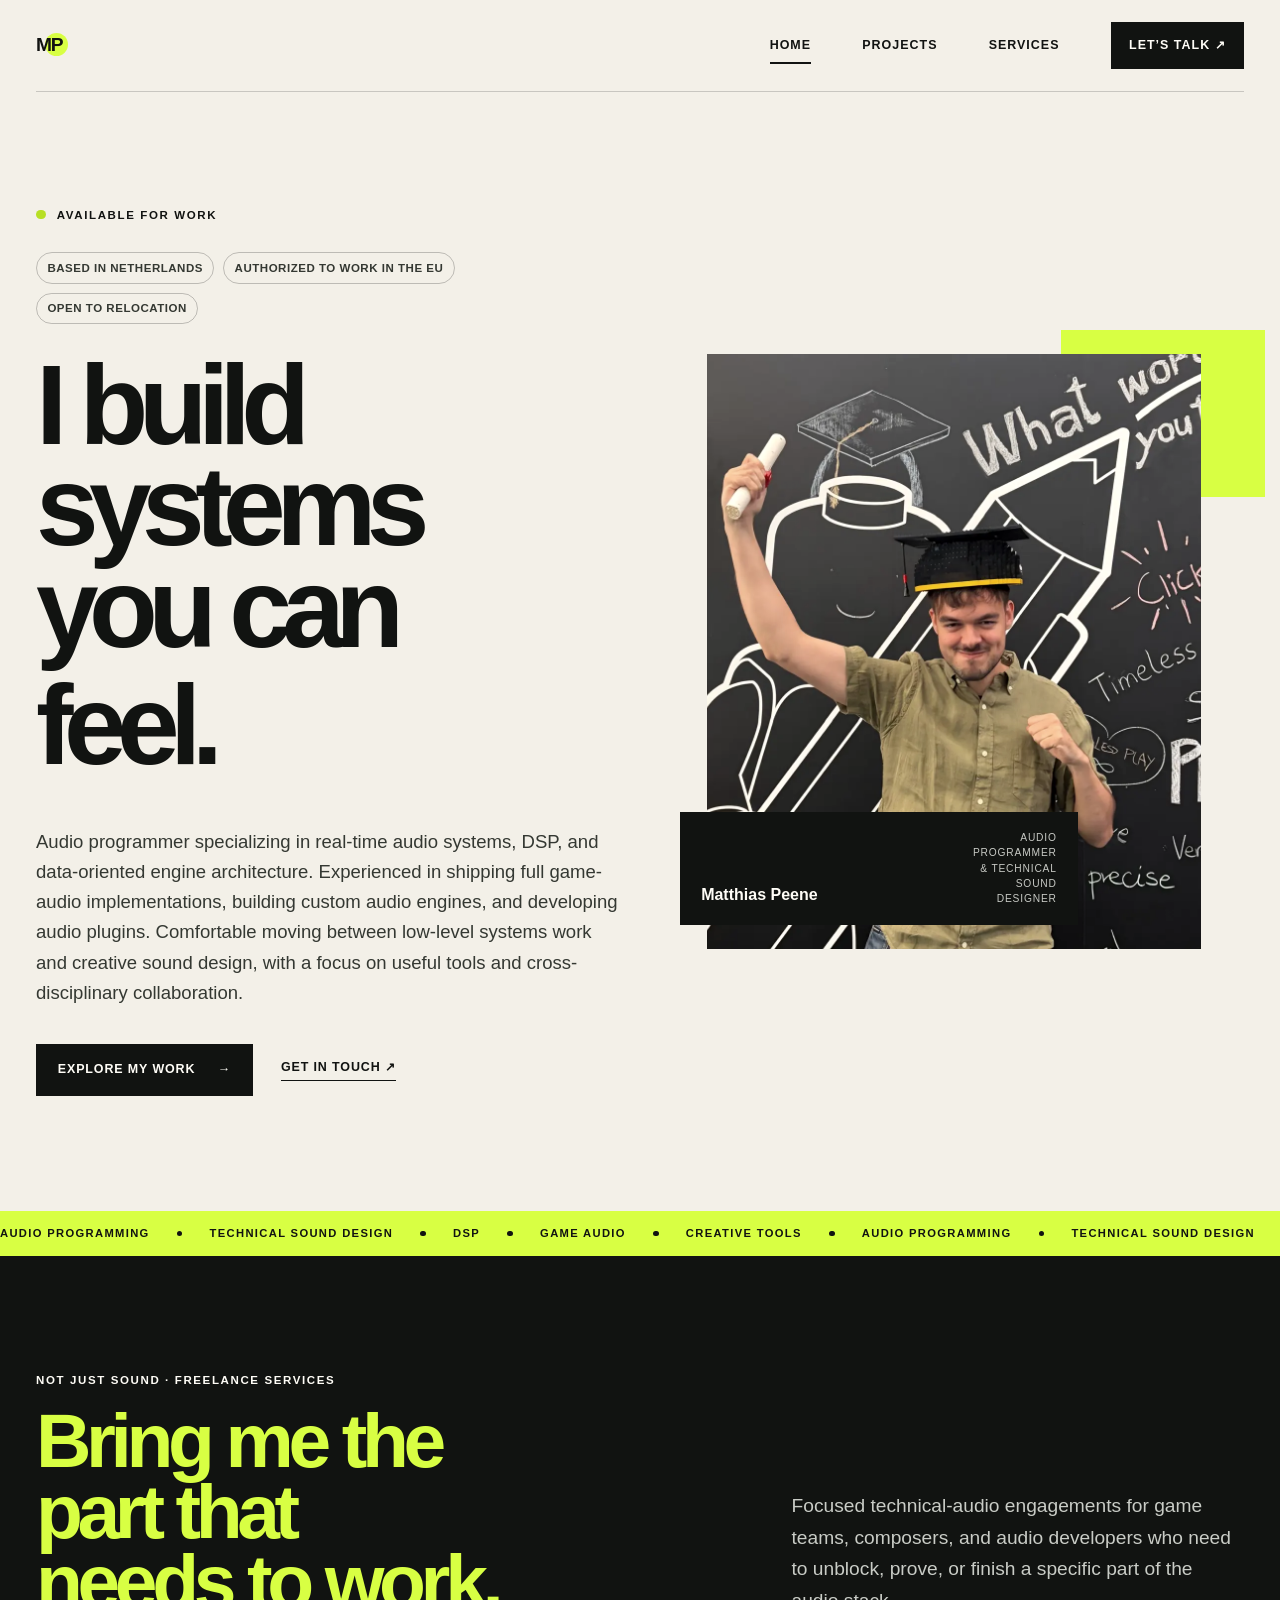
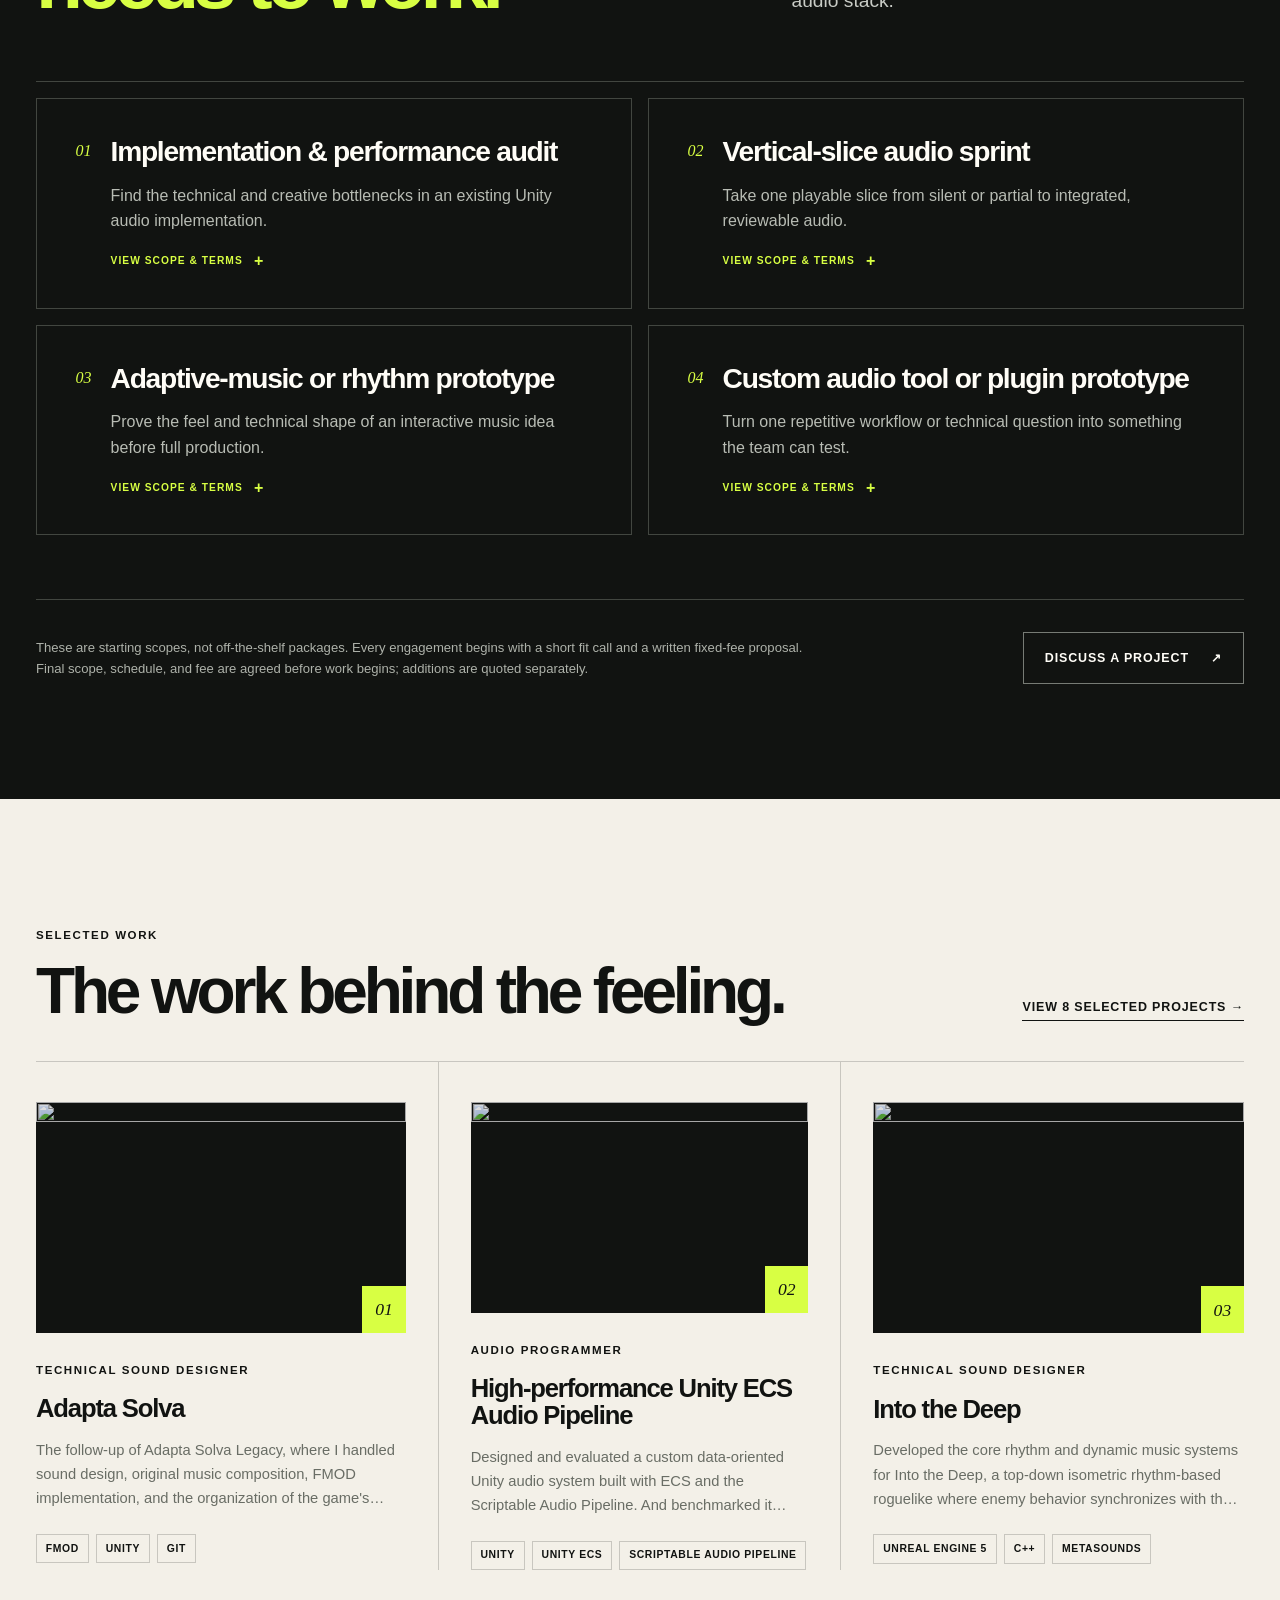
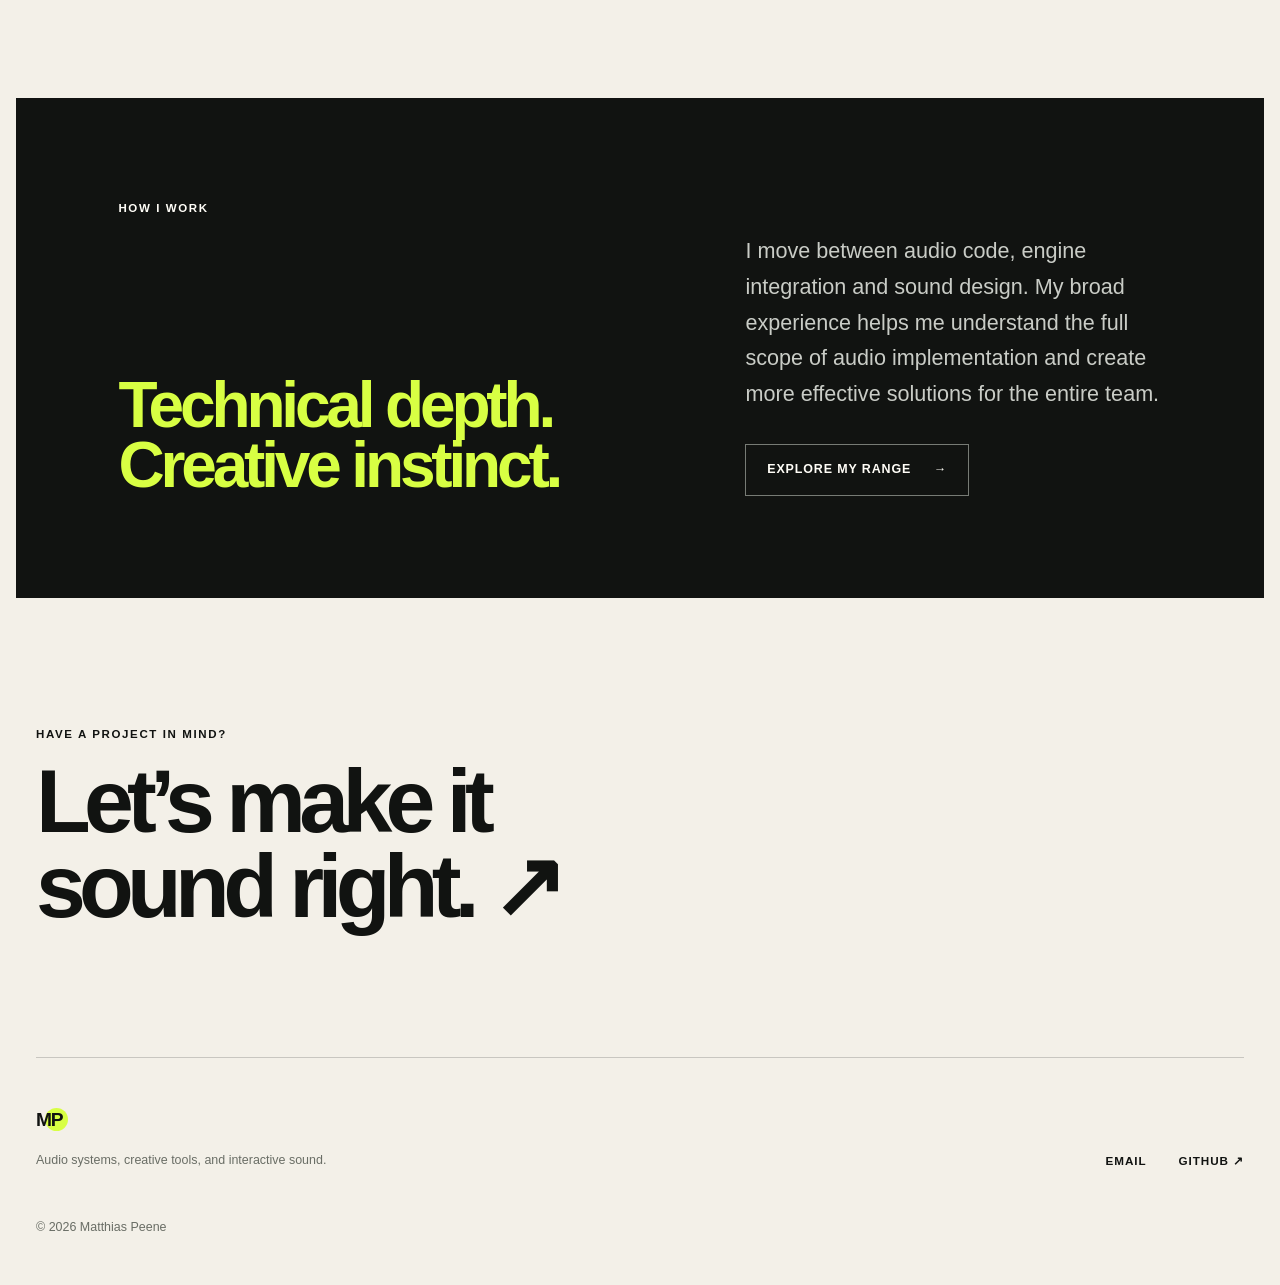
==== commit e3b5d9eb: "Enhance services section and navigation - Added a new services section to the main page with detaile" ====
--- a/index.html
+++ b/index.html
@@ -17,13 +17,21 @@
       <nav aria-label="Main navigation">
         <a aria-current="page" href="index.html">Home</a>
         <a  href="projects/">Projects</a>
+        <a href="index.html#services">Services</a>
         <a class="nav-contact" href="mailto:matthias@notjustsound.dev">Let’s talk <span aria-hidden="true">↗</span></a>
       </nav>
     </header>
     <main id="main">
       <section class="hero section-shell">
         <div class="hero__copy">
-          <p class="eyebrow hero__eyebrow"><span class="status-dot" aria-hidden="true"></span>Middelburg, Netherlands</p>
+          <div class="hero__status" aria-label="Availability and mobility">
+            <p class="eyebrow hero__eyebrow"><span class="status-dot" aria-hidden="true"></span>Available for work</p>
+            <ul class="hero__mobility">
+              <li>Based in Netherlands</li>
+              <li>Authorized to work in the EU</li>
+              <li>Open to relocation</li>
+            </ul>
+          </div>
           <h1><span class="headline__line">I build</span> <span class="headline__line">systems</span> <span class="headline__line headline__line--descender">you can</span> <span class="headline__line">feel.</span></h1>
           <p class="hero__summary">Audio programmer specializing in real-time audio systems, DSP, and data-oriented engine architecture. Experienced in shipping full game-audio implementations, building custom audio engines, and developing audio plugins. Comfortable moving between low-level systems work and creative sound design, with a focus on useful tools and cross-disciplinary collaboration.</p>
           <div class="hero__actions">
@@ -67,10 +75,173 @@
         </div>
       </div>
 
+      <section class="services" id="services" aria-labelledby="services-title">
+        <div class="section-shell">
+          <div class="services__heading">
+            <div>
+              <p class="eyebrow">Not Just Sound · Freelance services</p>
+              <h2 id="services-title">Bring me the part that needs to work.</h2>
+            </div>
+            <p>Focused technical-audio engagements for game teams, composers, and audio developers who need to unblock, prove, or finish a specific part of the audio stack.</p>
+          </div>
+          <div class="services__grid">
+            
+          <details class="service-card reveal" style="--delay: 0ms">
+            <summary class="service-card__header">
+              <span class="service-card__number" aria-hidden="true">01</span>
+              <div>
+                <h3>Implementation &amp; performance audit</h3>
+                <p>Find the technical and creative bottlenecks in an existing Unity audio implementation.</p>
+              </div>
+              <span class="service-card__toggle">
+                <span class="service-card__open-label">View scope &amp; terms</span>
+                <span class="service-card__close-label">Hide scope &amp; terms</span>
+                <span class="service-card__toggle-icon" aria-hidden="true">+</span>
+              </span>
+            </summary>
+            <dl class="service-card__details">
+              <div class="service-detail service-detail--half">
+                <dt>Scope</dt>
+                <dd>One Unity project using Unity Audio, FMOD, or Wwise. I review architecture, event setup, routing, runtime behaviour, profiling data, and one agreed target platform.</dd>
+              </div>
+              <div class="service-detail service-detail--half">
+                <dt>Deliverables</dt>
+                <dd><ul><li>Technical review of the project and a reproducible build</li><li>Prioritised findings with evidence, severity, and recommended fixes</li><li>Action plan and one follow-up handoff call</li></ul></dd>
+              </div>
+              <div class="service-detail">
+                <dt>Schedule</dt>
+                <dd>3–5 working days after access and a reproducible build are available.</dd>
+              </div>
+              <div class="service-detail">
+                <dt>Revisions</dt>
+                <dd>One correction and clarification round within 5 working days of delivery.</dd>
+              </div>
+              <div class="service-detail">
+                <dt>Payment</dt>
+                <dd>Fixed fee: 50% to book, 50% when the report is delivered. Invoices are due within 7 days.</dd>
+              </div>
+            </dl>
+          </details>
+          <details class="service-card reveal" style="--delay: 70ms">
+            <summary class="service-card__header">
+              <span class="service-card__number" aria-hidden="true">02</span>
+              <div>
+                <h3>Vertical-slice audio sprint</h3>
+                <p>Take one playable slice from silent or partial to integrated, reviewable audio.</p>
+              </div>
+              <span class="service-card__toggle">
+                <span class="service-card__open-label">View scope &amp; terms</span>
+                <span class="service-card__close-label">Hide scope &amp; terms</span>
+                <span class="service-card__toggle-icon" aria-hidden="true">+</span>
+              </span>
+            </summary>
+            <dl class="service-card__details">
+              <div class="service-detail service-detail--half">
+                <dt>Scope</dt>
+                <dd>One agreed level, encounter, or gameplay loop in Unity with FMOD or Wwise, covering core SFX, ambience, music states, mixer routing, and gameplay hooks. Project access and approved source assets are supplied unless asset creation is included in the proposal.</dd>
+              </div>
+              <div class="service-detail service-detail--half">
+                <dt>Deliverables</dt>
+                <dd><ul><li>An integrated project branch or implementation package</li><li>A representative slice with an initial mix pass</li><li>Handoff notes and a walkthrough for the team</li></ul></dd>
+              </div>
+              <div class="service-detail">
+                <dt>Schedule</dt>
+                <dd>1–2 weeks from kickoff, depending on project and asset readiness.</dd>
+              </div>
+              <div class="service-detail">
+                <dt>Revisions</dt>
+                <dd>One consolidated revision pass against the agreed acceptance criteria.</dd>
+              </div>
+              <div class="service-detail">
+                <dt>Payment</dt>
+                <dd>Fixed fee: 50% at kickoff, 50% after review and before final handoff. Invoices are due within 7 days.</dd>
+              </div>
+            </dl>
+          </details>
+          <details class="service-card reveal" style="--delay: 140ms">
+            <summary class="service-card__header">
+              <span class="service-card__number" aria-hidden="true">03</span>
+              <div>
+                <h3>Adaptive-music or rhythm prototype</h3>
+                <p>Prove the feel and technical shape of an interactive music idea before full production.</p>
+              </div>
+              <span class="service-card__toggle">
+                <span class="service-card__open-label">View scope &amp; terms</span>
+                <span class="service-card__close-label">Hide scope &amp; terms</span>
+                <span class="service-card__toggle-icon" aria-hidden="true">+</span>
+              </span>
+            </summary>
+            <dl class="service-card__details">
+              <div class="service-detail service-detail--half">
+                <dt>Scope</dt>
+                <dd>One core musical interaction, such as layered or stem-based transitions, intensity control, beat-synchronised events, or a rhythm input and scoring loop, built with supplied or placeholder music.</dd>
+              </div>
+              <div class="service-detail service-detail--half">
+                <dt>Deliverables</dt>
+                <dd><ul><li>A playable prototype with source</li><li>Tunable parameters and a lightweight debug view</li><li>A recorded demo, technical notes, and next-step recommendations</li></ul></dd>
+              </div>
+              <div class="service-detail">
+                <dt>Schedule</dt>
+                <dd>1–2 weeks from an approved interaction brief and usable music assets.</dd>
+              </div>
+              <div class="service-detail">
+                <dt>Revisions</dt>
+                <dd>One consolidated tuning pass on the agreed musical interaction.</dd>
+              </div>
+              <div class="service-detail">
+                <dt>Payment</dt>
+                <dd>Fixed fee: 50% at kickoff, 50% after prototype review and before source handoff. Invoices are due within 7 days.</dd>
+              </div>
+            </dl>
+          </details>
+          <details class="service-card reveal" style="--delay: 210ms">
+            <summary class="service-card__header">
+              <span class="service-card__number" aria-hidden="true">04</span>
+              <div>
+                <h3>Custom audio tool or plugin prototype</h3>
+                <p>Turn one repetitive workflow or technical question into something the team can test.</p>
+              </div>
+              <span class="service-card__toggle">
+                <span class="service-card__open-label">View scope &amp; terms</span>
+                <span class="service-card__close-label">Hide scope &amp; terms</span>
+                <span class="service-card__toggle-icon" aria-hidden="true">+</span>
+              </span>
+            </summary>
+            <dl class="service-card__details">
+              <div class="service-detail service-detail--half">
+                <dt>Scope</dt>
+                <dd>One defined workflow in one target environment—for example, a Unity editor tool, Reaper script, JUCE plugin, or standalone utility. Prototype-grade UX is included; production hardening, signing, installers, and multi-platform support are separate scopes.</dd>
+              </div>
+              <div class="service-detail service-detail--half">
+                <dt>Deliverables</dt>
+                <dd><ul><li>A working prototype with source</li><li>An example project or focused test case</li><li>Build and setup notes plus a recorded walkthrough</li></ul></dd>
+              </div>
+              <div class="service-detail">
+                <dt>Schedule</dt>
+                <dd>2–4 weeks from approval of the functional specification.</dd>
+              </div>
+              <div class="service-detail">
+                <dt>Revisions</dt>
+                <dd>One consolidated functional revision pass; new features are scoped separately.</dd>
+              </div>
+              <div class="service-detail">
+                <dt>Payment</dt>
+                <dd>Milestone fee: 40% to book, 30% at working-prototype review, and 30% before source and build handoff. Invoices are due within 7 days.</dd>
+              </div>
+            </dl>
+          </details>
+          </div>
+          <div class="services__footer">
+            <p>These are starting scopes, not off-the-shelf packages. Every engagement begins with a short fit call and a written fixed-fee proposal. Final scope, schedule, and fee are agreed before work begins; additions are quoted separately.</p>
+            <a class="button button--outline" href="mailto:matthias@notjustsound.dev?subject=Freelance%20project%20enquiry">Discuss a project <span aria-hidden="true">↗</span></a>
+          </div>
+        </div>
+      </section>
+
       <section class="selected-work section-shell" aria-labelledby="selected-title">
         <div class="section-heading">
           <div><p class="eyebrow">Selected work</p><h2 id="selected-title">The work behind the feeling.</h2></div>
-          <a class="text-link" href="projects/">View all 41 projects <span aria-hidden="true">→</span></a>
+          <a class="text-link" href="projects/">View 8 selected projects <span aria-hidden="true">→</span></a>
         </div>
         <div class="featured-grid">
     <a class="featured-project reveal" style="--delay: 0ms" href="projects/#adapta-solva">
@@ -85,15 +256,15 @@
         <div class="tag-row"><span>FMOD</span><span>Unity</span><span>Git</span></div>
       </div>
     </a>
-    <a class="featured-project reveal" style="--delay: 90ms" href="projects/#grad-work-data-vs-objects-unity-audio-pipelines-compared">
+    <a class="featured-project reveal" style="--delay: 90ms" href="projects/#high-performance-unity-ecs-audio-pipeline">
       <div class="featured-project__media">
         <img class="featured-project__image" src="https://i.ytimg.com/vi/JaOiaAYL-XI/hqdefault.jpg" alt="" loading="lazy" decoding="async">
         <span class="featured-project__number">02</span>
       </div>
       <div class="featured-project__body">
         <p class="eyebrow">Audio Programmer</p>
-        <h3>Grad Work - DATA VS OBJECTS UNITY AUDIO PIPELINES COMPARED</h3>
-        <p>Designed and evaluated a custom data-oriented Unity audio system built with ECS and the Scriptable Audio Pipeline, including a custom ECS Root Output capable of rendering large numbers of voices independently of the GameObject hierarchy. Benchmarked the system against Unity&#039;s traditional GameObject-based audio pipeline and found consistently lower Audio CPU usage, improved scalability, and greater real-time stability under…</p>
+        <h3>High-performance Unity ECS Audio Pipeline</h3>
+        <p>Designed and evaluated a custom data-oriented Unity audio system built with ECS and the Scriptable Audio Pipeline. And benchmarked it against the GameObject Audio Pipeline. The results of that show a clear performance benefit in my ECS-based audio pipeline. The game object-based system, runs max 255 looping voices at approximately 15% DSP CPU. While the ECS system plays the same voices at about 4% DSP CPU and can run many…</p>
         <div class="tag-row"><span>Unity</span><span>Unity ECS</span><span>Scriptable Audio Pipeline</span></div>
       </div>
     </a>
--- a/assets/site.css
+++ b/assets/site.css
@@ -38,6 +38,10 @@
   color: var(--ink);
 }
 
+[hidden] {
+  display: none !important;
+}
+
 img,
 svg,
 iframe {
@@ -198,12 +202,37 @@
   max-width: 790px;
 }
 
+.hero__status {
+  display: grid;
+  gap: 0.75rem;
+}
+
+.hero__mobility {
+  display: flex;
+  flex-wrap: wrap;
+  gap: 0.55rem;
+  list-style: none;
+  margin: 0;
+  padding: 0;
+}
+
+.hero__mobility li {
+  border: 1px solid color-mix(in srgb, var(--ink) 24%, transparent);
+  border-radius: 999px;
+  color: var(--ink-soft);
+  font-size: 0.72rem;
+  font-weight: 750;
+  letter-spacing: 0.045em;
+  padding: 0.38rem 0.65rem;
+  text-transform: uppercase;
+}
+
 .hero h1 {
   font-size: clamp(4.5rem, 8.8vw, 10rem);
   font-weight: 850;
   letter-spacing: -0.085em;
   line-height: 0.9;
-  margin: 0;
+  margin: clamp(1.35rem, 2.4vw, 2rem) 0 0;
   max-width: 8ch;
 }
 
@@ -398,6 +427,202 @@
   to { transform: translateX(-6.25%); }
 }
 
+.services {
+  background: var(--ink);
+  color: var(--white);
+  padding-block: clamp(5rem, 9vw, 8rem);
+  scroll-margin-top: 2rem;
+}
+
+.services__heading {
+  align-items: end;
+  border-bottom: 1px solid #424640;
+  display: grid;
+  gap: clamp(2rem, 6vw, 7rem);
+  grid-template-columns: minmax(0, 1.2fr) minmax(280px, 0.8fr);
+  padding-bottom: clamp(2.5rem, 5vw, 4.5rem);
+}
+
+.services__heading h2 {
+  color: var(--acid);
+  font-size: clamp(3rem, 6vw, 6.6rem);
+  letter-spacing: -0.07em;
+  line-height: 0.92;
+  margin: 0;
+  max-width: 11ch;
+}
+
+.services__heading > p {
+  color: #c9ccc6;
+  font-size: clamp(1rem, 1.5vw, 1.25rem);
+  line-height: 1.65;
+  margin: 0;
+  max-width: 580px;
+}
+
+.services__grid {
+  align-items: start;
+  display: grid;
+  gap: 1rem;
+  grid-template-columns: repeat(2, minmax(0, 1fr));
+  padding-top: 1rem;
+}
+
+.service-card {
+  border: 1px solid #424640;
+  min-width: 0;
+}
+
+.service-card__header {
+  cursor: pointer;
+  display: grid;
+  gap: 1.2rem;
+  grid-template-columns: auto minmax(0, 1fr);
+  list-style: none;
+  padding: clamp(1.5rem, 3vw, 2.5rem);
+}
+
+.service-card__header::-webkit-details-marker {
+  display: none;
+}
+
+.service-card__header:focus-visible {
+  outline: 2px solid var(--acid);
+  outline-offset: -2px;
+}
+
+.service-card[open] .service-card__header {
+  border-bottom: 1px solid #424640;
+}
+
+.service-card__number {
+  color: var(--acid);
+  font-family: var(--serif);
+  font-size: 1rem;
+  font-style: italic;
+  line-height: 1.2;
+  padding-top: 0.25rem;
+}
+
+.service-card h3 {
+  font-size: clamp(1.55rem, 2.2vw, 2.3rem);
+  letter-spacing: -0.045em;
+  line-height: 1.05;
+  margin: 0;
+}
+
+.service-card__header p {
+  color: #b8bcb4;
+  line-height: 1.6;
+  margin: 1rem 0 0;
+}
+
+.service-card__toggle {
+  align-items: center;
+  color: var(--acid);
+  display: inline-flex;
+  font-size: 0.64rem;
+  font-weight: 800;
+  gap: 0.7rem;
+  grid-column: 2;
+  letter-spacing: 0.1em;
+  text-transform: uppercase;
+}
+
+.service-card__close-label {
+  display: none;
+}
+
+.service-card__toggle-icon {
+  font-size: 1rem;
+  line-height: 1;
+  transition: transform 180ms ease;
+}
+
+.service-card[open] .service-card__open-label {
+  display: none;
+}
+
+.service-card[open] .service-card__close-label {
+  display: inline;
+}
+
+.service-card[open] .service-card__toggle-icon {
+  transform: rotate(45deg);
+}
+
+.service-card__details {
+  display: grid;
+  gap: 1.4rem 1rem;
+  grid-template-columns: repeat(6, minmax(0, 1fr));
+  margin: 0;
+  padding: clamp(1.5rem, 3vw, 2.5rem);
+}
+
+.service-detail {
+  border-top: 1px solid #424640;
+  grid-column: span 2;
+  min-width: 0;
+  padding-top: 1rem;
+}
+
+.service-detail--half {
+  grid-column: span 3;
+}
+
+.service-detail dt {
+  color: var(--acid);
+  font-size: 0.65rem;
+  font-weight: 800;
+  letter-spacing: 0.12em;
+  text-transform: uppercase;
+}
+
+.service-detail dd {
+  color: #c9ccc6;
+  font-size: 0.82rem;
+  line-height: 1.55;
+  margin: 0.65rem 0 0;
+}
+
+.service-detail ul {
+  margin: 0;
+  padding-left: 1.05rem;
+}
+
+.service-detail li + li {
+  margin-top: 0.35rem;
+}
+
+.services__footer {
+  align-items: center;
+  border-top: 1px solid #424640;
+  display: flex;
+  gap: 2rem;
+  justify-content: space-between;
+  margin-top: clamp(2.5rem, 5vw, 4rem);
+  padding-top: 2rem;
+}
+
+.services__footer p {
+  color: #aeb2aa;
+  font-size: 0.82rem;
+  line-height: 1.6;
+  margin: 0;
+  max-width: 780px;
+}
+
+.services .button--outline {
+  border-color: #777b75;
+  flex: 0 0 auto;
+}
+
+.services .button--outline:hover {
+  background: var(--acid);
+  border-color: var(--acid);
+  color: var(--ink);
+}
+
 .selected-work {
   padding-block: clamp(6rem, 10vw, 10rem);
 }
@@ -665,6 +890,10 @@
   max-width: 670px;
 }
 
+.projects-intro__archive {
+  margin-top: 2rem;
+}
+
 .filter-section {
   background: var(--ink);
   color: var(--white);
@@ -686,6 +915,32 @@
   letter-spacing: 0.09em;
   padding: 0 0 0.25rem;
   text-transform: uppercase;
+}
+
+.filter-actions {
+  align-items: center;
+  display: flex;
+  flex-wrap: wrap;
+  gap: 1.5rem;
+  justify-content: flex-end;
+}
+
+.filter-back {
+  border-bottom: 1px solid #767b72;
+  color: var(--white);
+  font-size: 0.72rem;
+  font-weight: 800;
+  letter-spacing: 0.09em;
+  padding-bottom: 0.25rem;
+  text-transform: uppercase;
+}
+
+.filter-back:hover,
+.filter-back:focus-visible,
+.filter-clear:hover,
+.filter-clear:focus-visible {
+  border-color: var(--acid);
+  color: var(--acid);
 }
 
 .filter-controls {
@@ -1209,6 +1464,7 @@
 
   .hero__copy { max-width: 760px; }
   .hero__portrait-wrap { justify-self: center; max-width: 650px; width: 85%; }
+  .services__grid { grid-template-columns: 1fr; }
   .featured-grid { grid-template-columns: 1fr; }
 
   .featured-project,
@@ -1246,6 +1502,11 @@
   .hero__stats dd { max-width: 9ch; }
   .hero__portrait-wrap { min-height: 0; width: 94%; }
   .portrait-caption { left: -3%; width: 90%; }
+  .services__heading { align-items: start; grid-template-columns: 1fr; }
+  .service-card__details { grid-template-columns: 1fr; }
+  .service-detail,
+  .service-detail--half { grid-column: 1; }
+  .services__footer { align-items: flex-start; flex-direction: column; }
   .section-heading { align-items: start; flex-direction: column; }
 
   .featured-project,
@@ -1268,6 +1529,7 @@
   .projects-intro h1 { font-size: clamp(3.8rem, 19vw, 6rem); }
   .projects-intro > div > p { margin-top: 2rem; }
   .filter-heading { align-items: start; gap: 2rem; }
+  .filter-actions { justify-content: flex-start; }
   .results-heading { align-items: start; flex-direction: column; gap: 0.6rem; }
   .project-card { padding-block: 3.5rem; }
   .project-card h3 { font-size: clamp(2.6rem, 12vw, 4.2rem); }
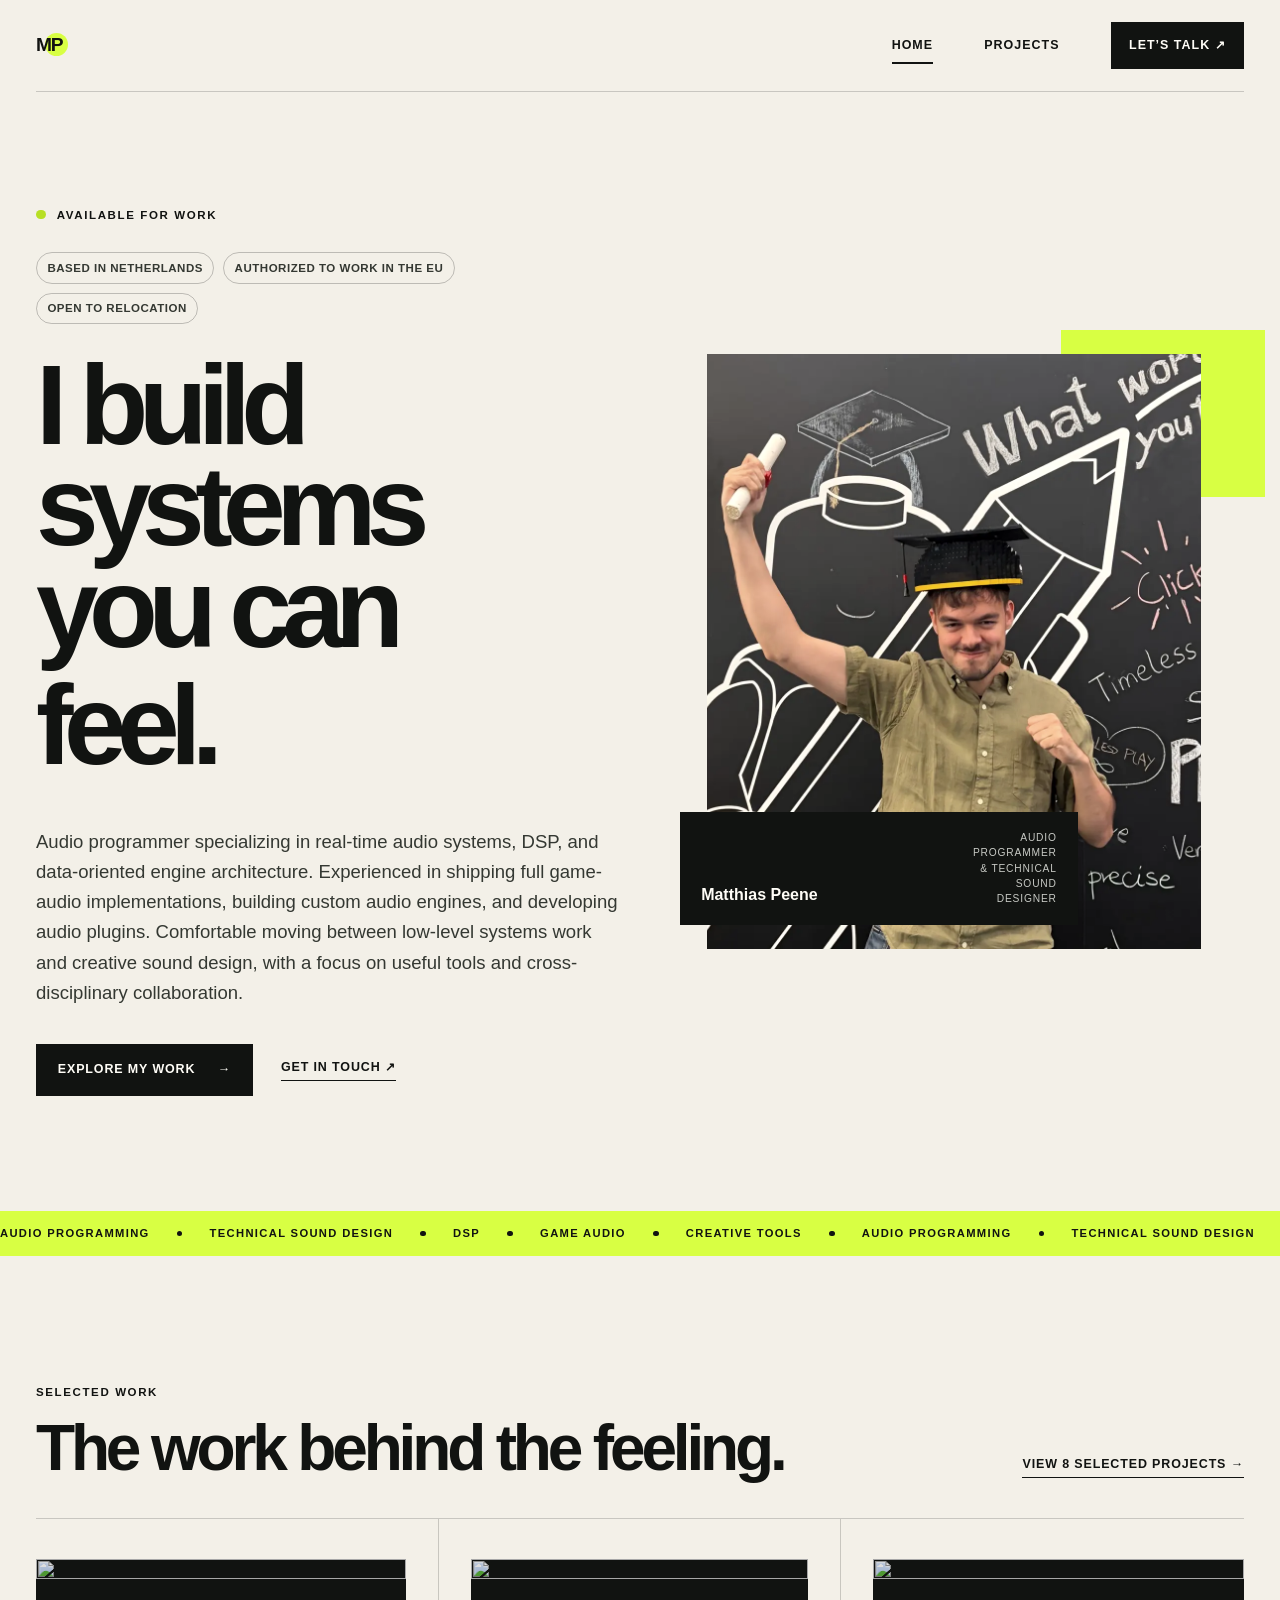
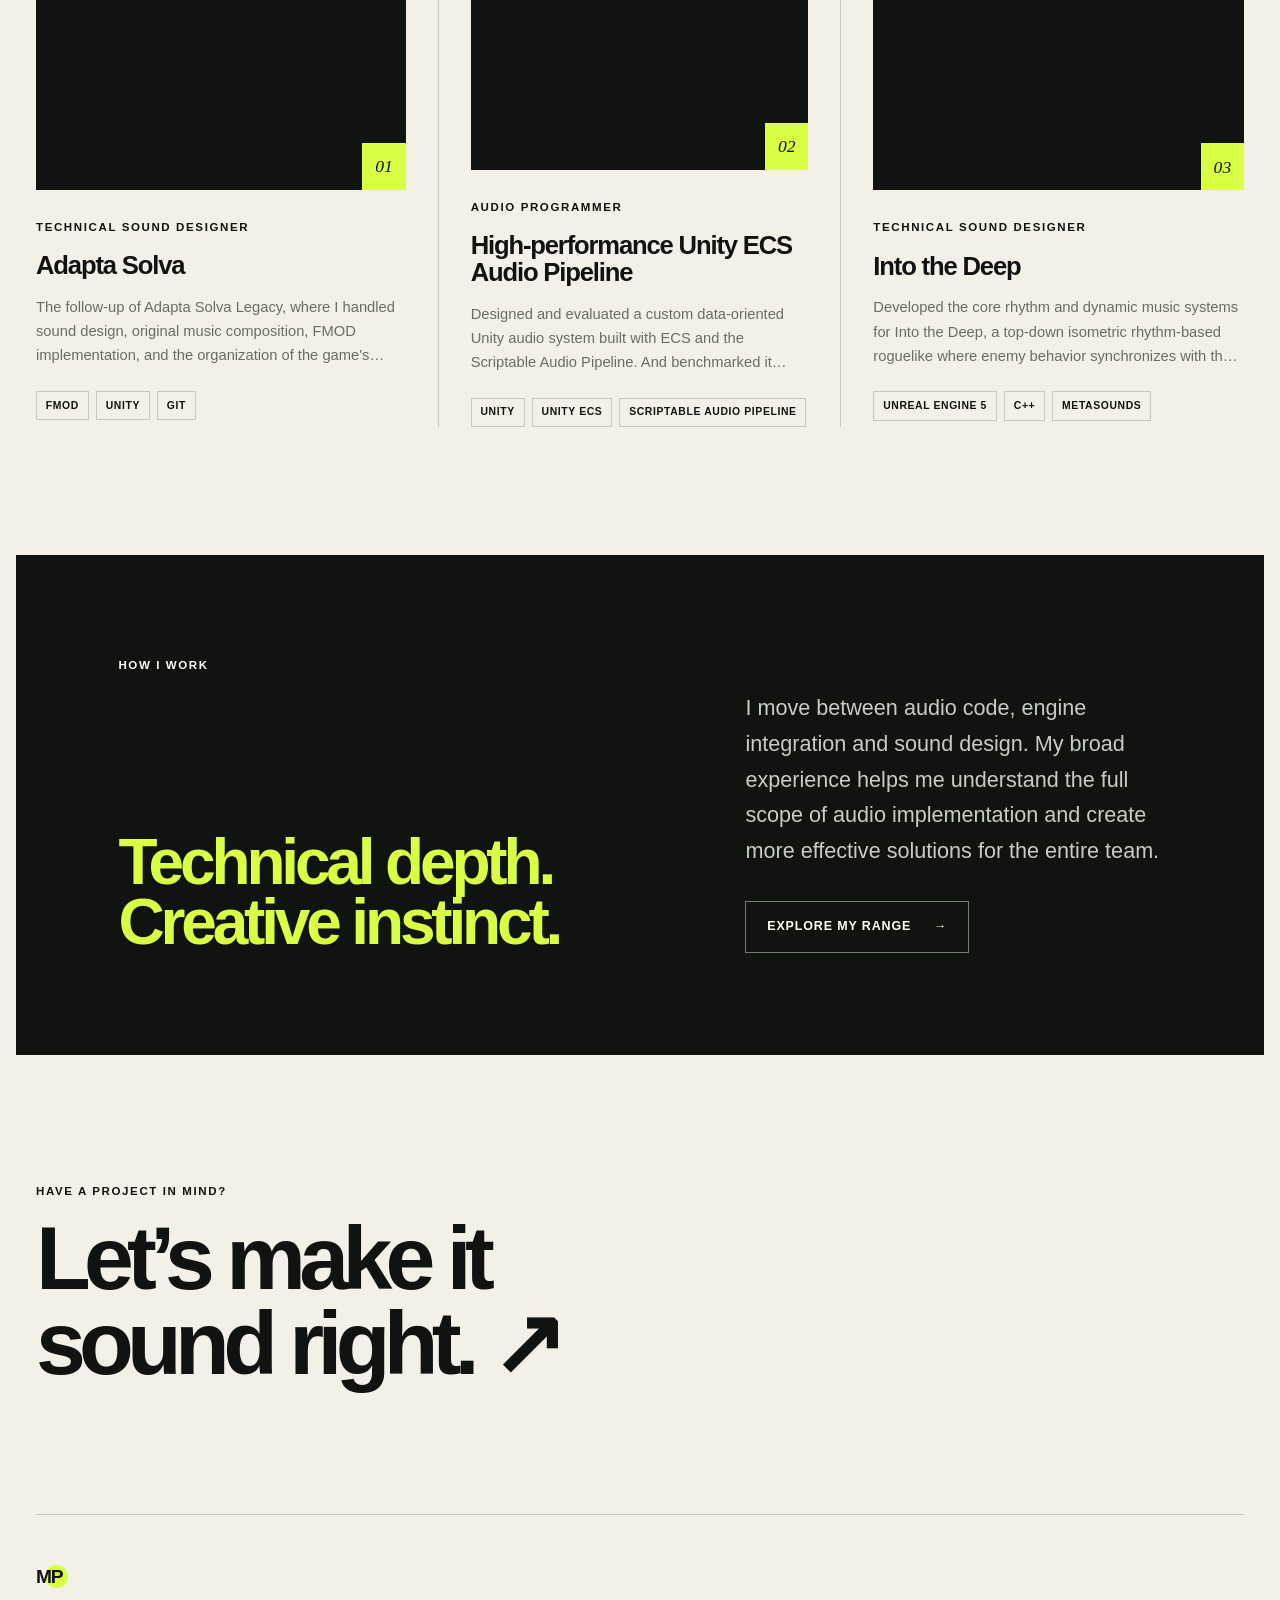
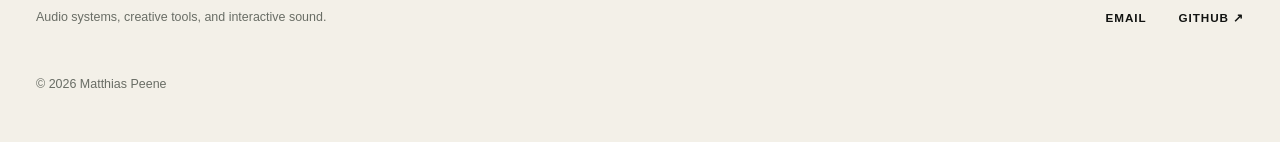
==== commit 8235caa9: "Remove services section from navigation in index and projects pages" ====
--- a/index.html
+++ b/index.html
@@ -17,7 +17,6 @@
       <nav aria-label="Main navigation">
         <a aria-current="page" href="index.html">Home</a>
         <a  href="projects/">Projects</a>
-        <a href="index.html#services">Services</a>
         <a class="nav-contact" href="mailto:matthias@notjustsound.dev">Let’s talk <span aria-hidden="true">↗</span></a>
       </nav>
     </header>
@@ -74,169 +73,6 @@
           <div class="ticker__group" aria-hidden="true"><span>Audio programming</span><i></i><span>Technical sound design</span><i></i><span>DSP</span><i></i><span>Game audio</span><i></i><span>Creative tools</span><i></i></div>
         </div>
       </div>
-
-      <section class="services" id="services" aria-labelledby="services-title">
-        <div class="section-shell">
-          <div class="services__heading">
-            <div>
-              <p class="eyebrow">Not Just Sound · Freelance services</p>
-              <h2 id="services-title">Bring me the part that needs to work.</h2>
-            </div>
-            <p>Focused technical-audio engagements for game teams, composers, and audio developers who need to unblock, prove, or finish a specific part of the audio stack.</p>
-          </div>
-          <div class="services__grid">
-            
-          <details class="service-card reveal" style="--delay: 0ms">
-            <summary class="service-card__header">
-              <span class="service-card__number" aria-hidden="true">01</span>
-              <div>
-                <h3>Implementation &amp; performance audit</h3>
-                <p>Find the technical and creative bottlenecks in an existing Unity audio implementation.</p>
-              </div>
-              <span class="service-card__toggle">
-                <span class="service-card__open-label">View scope &amp; terms</span>
-                <span class="service-card__close-label">Hide scope &amp; terms</span>
-                <span class="service-card__toggle-icon" aria-hidden="true">+</span>
-              </span>
-            </summary>
-            <dl class="service-card__details">
-              <div class="service-detail service-detail--half">
-                <dt>Scope</dt>
-                <dd>One Unity project using Unity Audio, FMOD, or Wwise. I review architecture, event setup, routing, runtime behaviour, profiling data, and one agreed target platform.</dd>
-              </div>
-              <div class="service-detail service-detail--half">
-                <dt>Deliverables</dt>
-                <dd><ul><li>Technical review of the project and a reproducible build</li><li>Prioritised findings with evidence, severity, and recommended fixes</li><li>Action plan and one follow-up handoff call</li></ul></dd>
-              </div>
-              <div class="service-detail">
-                <dt>Schedule</dt>
-                <dd>3–5 working days after access and a reproducible build are available.</dd>
-              </div>
-              <div class="service-detail">
-                <dt>Revisions</dt>
-                <dd>One correction and clarification round within 5 working days of delivery.</dd>
-              </div>
-              <div class="service-detail">
-                <dt>Payment</dt>
-                <dd>Fixed fee: 50% to book, 50% when the report is delivered. Invoices are due within 7 days.</dd>
-              </div>
-            </dl>
-          </details>
-          <details class="service-card reveal" style="--delay: 70ms">
-            <summary class="service-card__header">
-              <span class="service-card__number" aria-hidden="true">02</span>
-              <div>
-                <h3>Vertical-slice audio sprint</h3>
-                <p>Take one playable slice from silent or partial to integrated, reviewable audio.</p>
-              </div>
-              <span class="service-card__toggle">
-                <span class="service-card__open-label">View scope &amp; terms</span>
-                <span class="service-card__close-label">Hide scope &amp; terms</span>
-                <span class="service-card__toggle-icon" aria-hidden="true">+</span>
-              </span>
-            </summary>
-            <dl class="service-card__details">
-              <div class="service-detail service-detail--half">
-                <dt>Scope</dt>
-                <dd>One agreed level, encounter, or gameplay loop in Unity with FMOD or Wwise, covering core SFX, ambience, music states, mixer routing, and gameplay hooks. Project access and approved source assets are supplied unless asset creation is included in the proposal.</dd>
-              </div>
-              <div class="service-detail service-detail--half">
-                <dt>Deliverables</dt>
-                <dd><ul><li>An integrated project branch or implementation package</li><li>A representative slice with an initial mix pass</li><li>Handoff notes and a walkthrough for the team</li></ul></dd>
-              </div>
-              <div class="service-detail">
-                <dt>Schedule</dt>
-                <dd>1–2 weeks from kickoff, depending on project and asset readiness.</dd>
-              </div>
-              <div class="service-detail">
-                <dt>Revisions</dt>
-                <dd>One consolidated revision pass against the agreed acceptance criteria.</dd>
-              </div>
-              <div class="service-detail">
-                <dt>Payment</dt>
-                <dd>Fixed fee: 50% at kickoff, 50% after review and before final handoff. Invoices are due within 7 days.</dd>
-              </div>
-            </dl>
-          </details>
-          <details class="service-card reveal" style="--delay: 140ms">
-            <summary class="service-card__header">
-              <span class="service-card__number" aria-hidden="true">03</span>
-              <div>
-                <h3>Adaptive-music or rhythm prototype</h3>
-                <p>Prove the feel and technical shape of an interactive music idea before full production.</p>
-              </div>
-              <span class="service-card__toggle">
-                <span class="service-card__open-label">View scope &amp; terms</span>
-                <span class="service-card__close-label">Hide scope &amp; terms</span>
-                <span class="service-card__toggle-icon" aria-hidden="true">+</span>
-              </span>
-            </summary>
-            <dl class="service-card__details">
-              <div class="service-detail service-detail--half">
-                <dt>Scope</dt>
-                <dd>One core musical interaction, such as layered or stem-based transitions, intensity control, beat-synchronised events, or a rhythm input and scoring loop, built with supplied or placeholder music.</dd>
-              </div>
-              <div class="service-detail service-detail--half">
-                <dt>Deliverables</dt>
-                <dd><ul><li>A playable prototype with source</li><li>Tunable parameters and a lightweight debug view</li><li>A recorded demo, technical notes, and next-step recommendations</li></ul></dd>
-              </div>
-              <div class="service-detail">
-                <dt>Schedule</dt>
-                <dd>1–2 weeks from an approved interaction brief and usable music assets.</dd>
-              </div>
-              <div class="service-detail">
-                <dt>Revisions</dt>
-                <dd>One consolidated tuning pass on the agreed musical interaction.</dd>
-              </div>
-              <div class="service-detail">
-                <dt>Payment</dt>
-                <dd>Fixed fee: 50% at kickoff, 50% after prototype review and before source handoff. Invoices are due within 7 days.</dd>
-              </div>
-            </dl>
-          </details>
-          <details class="service-card reveal" style="--delay: 210ms">
-            <summary class="service-card__header">
-              <span class="service-card__number" aria-hidden="true">04</span>
-              <div>
-                <h3>Custom audio tool or plugin prototype</h3>
-                <p>Turn one repetitive workflow or technical question into something the team can test.</p>
-              </div>
-              <span class="service-card__toggle">
-                <span class="service-card__open-label">View scope &amp; terms</span>
-                <span class="service-card__close-label">Hide scope &amp; terms</span>
-                <span class="service-card__toggle-icon" aria-hidden="true">+</span>
-              </span>
-            </summary>
-            <dl class="service-card__details">
-              <div class="service-detail service-detail--half">
-                <dt>Scope</dt>
-                <dd>One defined workflow in one target environment—for example, a Unity editor tool, Reaper script, JUCE plugin, or standalone utility. Prototype-grade UX is included; production hardening, signing, installers, and multi-platform support are separate scopes.</dd>
-              </div>
-              <div class="service-detail service-detail--half">
-                <dt>Deliverables</dt>
-                <dd><ul><li>A working prototype with source</li><li>An example project or focused test case</li><li>Build and setup notes plus a recorded walkthrough</li></ul></dd>
-              </div>
-              <div class="service-detail">
-                <dt>Schedule</dt>
-                <dd>2–4 weeks from approval of the functional specification.</dd>
-              </div>
-              <div class="service-detail">
-                <dt>Revisions</dt>
-                <dd>One consolidated functional revision pass; new features are scoped separately.</dd>
-              </div>
-              <div class="service-detail">
-                <dt>Payment</dt>
-                <dd>Milestone fee: 40% to book, 30% at working-prototype review, and 30% before source and build handoff. Invoices are due within 7 days.</dd>
-              </div>
-            </dl>
-          </details>
-          </div>
-          <div class="services__footer">
-            <p>These are starting scopes, not off-the-shelf packages. Every engagement begins with a short fit call and a written fixed-fee proposal. Final scope, schedule, and fee are agreed before work begins; additions are quoted separately.</p>
-            <a class="button button--outline" href="mailto:matthias@notjustsound.dev?subject=Freelance%20project%20enquiry">Discuss a project <span aria-hidden="true">↗</span></a>
-          </div>
-        </div>
-      </section>
 
       <section class="selected-work section-shell" aria-labelledby="selected-title">
         <div class="section-heading">
--- a/assets/site.css
+++ b/assets/site.css
@@ -427,202 +427,6 @@
   to { transform: translateX(-6.25%); }
 }
 
-.services {
-  background: var(--ink);
-  color: var(--white);
-  padding-block: clamp(5rem, 9vw, 8rem);
-  scroll-margin-top: 2rem;
-}
-
-.services__heading {
-  align-items: end;
-  border-bottom: 1px solid #424640;
-  display: grid;
-  gap: clamp(2rem, 6vw, 7rem);
-  grid-template-columns: minmax(0, 1.2fr) minmax(280px, 0.8fr);
-  padding-bottom: clamp(2.5rem, 5vw, 4.5rem);
-}
-
-.services__heading h2 {
-  color: var(--acid);
-  font-size: clamp(3rem, 6vw, 6.6rem);
-  letter-spacing: -0.07em;
-  line-height: 0.92;
-  margin: 0;
-  max-width: 11ch;
-}
-
-.services__heading > p {
-  color: #c9ccc6;
-  font-size: clamp(1rem, 1.5vw, 1.25rem);
-  line-height: 1.65;
-  margin: 0;
-  max-width: 580px;
-}
-
-.services__grid {
-  align-items: start;
-  display: grid;
-  gap: 1rem;
-  grid-template-columns: repeat(2, minmax(0, 1fr));
-  padding-top: 1rem;
-}
-
-.service-card {
-  border: 1px solid #424640;
-  min-width: 0;
-}
-
-.service-card__header {
-  cursor: pointer;
-  display: grid;
-  gap: 1.2rem;
-  grid-template-columns: auto minmax(0, 1fr);
-  list-style: none;
-  padding: clamp(1.5rem, 3vw, 2.5rem);
-}
-
-.service-card__header::-webkit-details-marker {
-  display: none;
-}
-
-.service-card__header:focus-visible {
-  outline: 2px solid var(--acid);
-  outline-offset: -2px;
-}
-
-.service-card[open] .service-card__header {
-  border-bottom: 1px solid #424640;
-}
-
-.service-card__number {
-  color: var(--acid);
-  font-family: var(--serif);
-  font-size: 1rem;
-  font-style: italic;
-  line-height: 1.2;
-  padding-top: 0.25rem;
-}
-
-.service-card h3 {
-  font-size: clamp(1.55rem, 2.2vw, 2.3rem);
-  letter-spacing: -0.045em;
-  line-height: 1.05;
-  margin: 0;
-}
-
-.service-card__header p {
-  color: #b8bcb4;
-  line-height: 1.6;
-  margin: 1rem 0 0;
-}
-
-.service-card__toggle {
-  align-items: center;
-  color: var(--acid);
-  display: inline-flex;
-  font-size: 0.64rem;
-  font-weight: 800;
-  gap: 0.7rem;
-  grid-column: 2;
-  letter-spacing: 0.1em;
-  text-transform: uppercase;
-}
-
-.service-card__close-label {
-  display: none;
-}
-
-.service-card__toggle-icon {
-  font-size: 1rem;
-  line-height: 1;
-  transition: transform 180ms ease;
-}
-
-.service-card[open] .service-card__open-label {
-  display: none;
-}
-
-.service-card[open] .service-card__close-label {
-  display: inline;
-}
-
-.service-card[open] .service-card__toggle-icon {
-  transform: rotate(45deg);
-}
-
-.service-card__details {
-  display: grid;
-  gap: 1.4rem 1rem;
-  grid-template-columns: repeat(6, minmax(0, 1fr));
-  margin: 0;
-  padding: clamp(1.5rem, 3vw, 2.5rem);
-}
-
-.service-detail {
-  border-top: 1px solid #424640;
-  grid-column: span 2;
-  min-width: 0;
-  padding-top: 1rem;
-}
-
-.service-detail--half {
-  grid-column: span 3;
-}
-
-.service-detail dt {
-  color: var(--acid);
-  font-size: 0.65rem;
-  font-weight: 800;
-  letter-spacing: 0.12em;
-  text-transform: uppercase;
-}
-
-.service-detail dd {
-  color: #c9ccc6;
-  font-size: 0.82rem;
-  line-height: 1.55;
-  margin: 0.65rem 0 0;
-}
-
-.service-detail ul {
-  margin: 0;
-  padding-left: 1.05rem;
-}
-
-.service-detail li + li {
-  margin-top: 0.35rem;
-}
-
-.services__footer {
-  align-items: center;
-  border-top: 1px solid #424640;
-  display: flex;
-  gap: 2rem;
-  justify-content: space-between;
-  margin-top: clamp(2.5rem, 5vw, 4rem);
-  padding-top: 2rem;
-}
-
-.services__footer p {
-  color: #aeb2aa;
-  font-size: 0.82rem;
-  line-height: 1.6;
-  margin: 0;
-  max-width: 780px;
-}
-
-.services .button--outline {
-  border-color: #777b75;
-  flex: 0 0 auto;
-}
-
-.services .button--outline:hover {
-  background: var(--acid);
-  border-color: var(--acid);
-  color: var(--ink);
-}
-
 .selected-work {
   padding-block: clamp(6rem, 10vw, 10rem);
 }
@@ -1464,7 +1268,6 @@
 
   .hero__copy { max-width: 760px; }
   .hero__portrait-wrap { justify-self: center; max-width: 650px; width: 85%; }
-  .services__grid { grid-template-columns: 1fr; }
   .featured-grid { grid-template-columns: 1fr; }
 
   .featured-project,
@@ -1502,11 +1305,6 @@
   .hero__stats dd { max-width: 9ch; }
   .hero__portrait-wrap { min-height: 0; width: 94%; }
   .portrait-caption { left: -3%; width: 90%; }
-  .services__heading { align-items: start; grid-template-columns: 1fr; }
-  .service-card__details { grid-template-columns: 1fr; }
-  .service-detail,
-  .service-detail--half { grid-column: 1; }
-  .services__footer { align-items: flex-start; flex-direction: column; }
   .section-heading { align-items: start; flex-direction: column; }
 
   .featured-project,
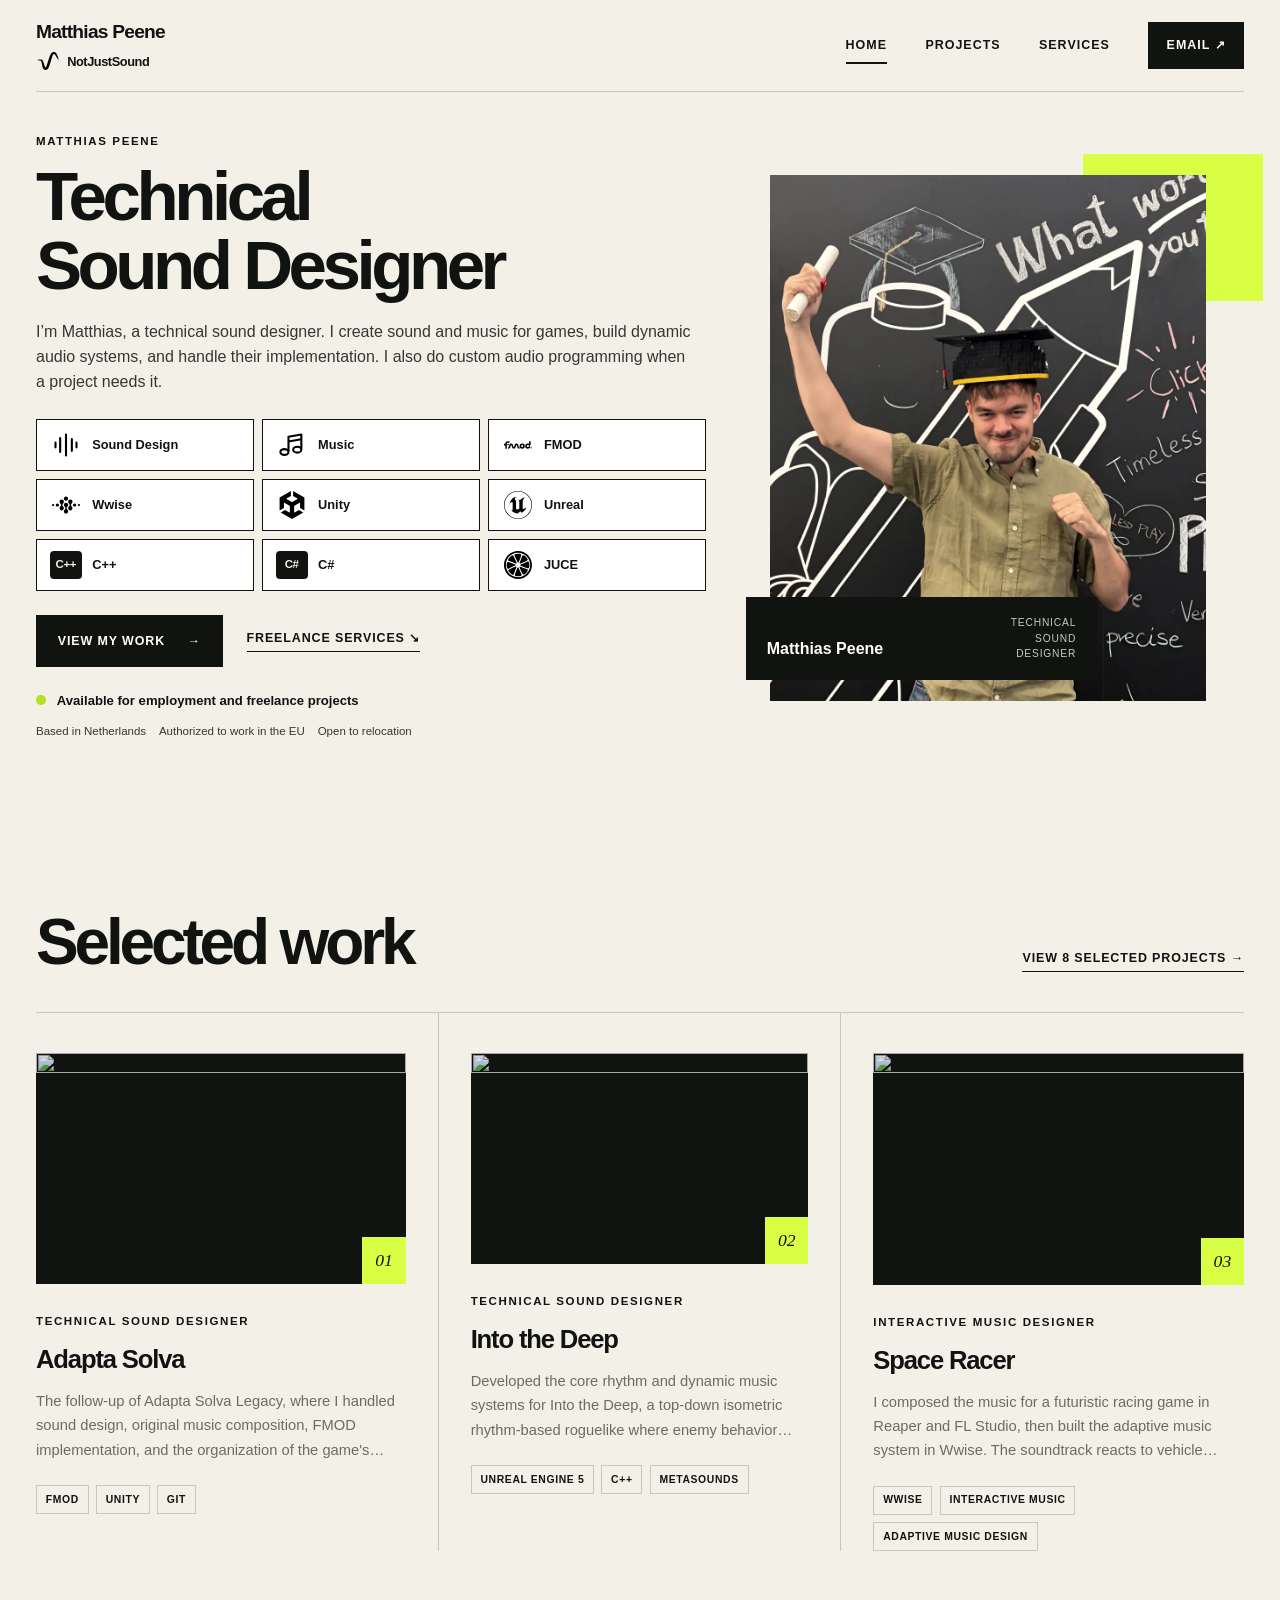
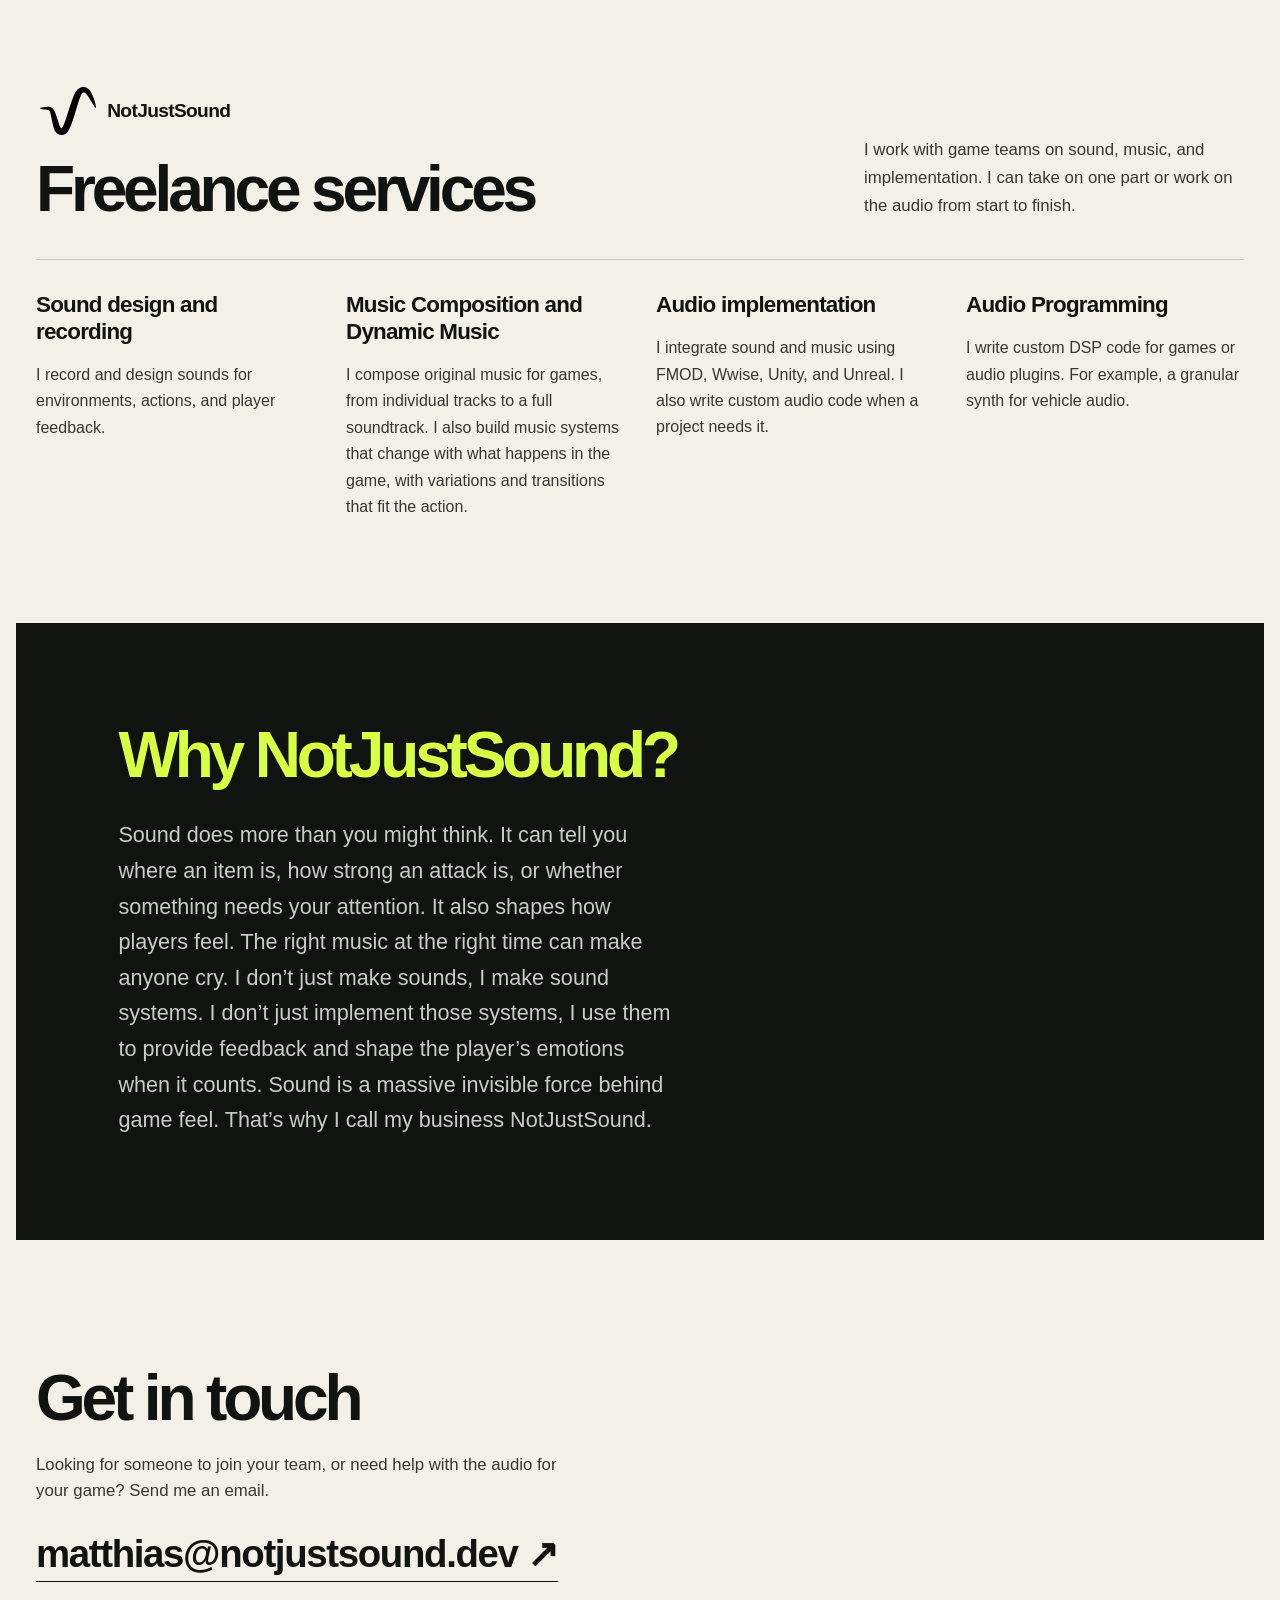
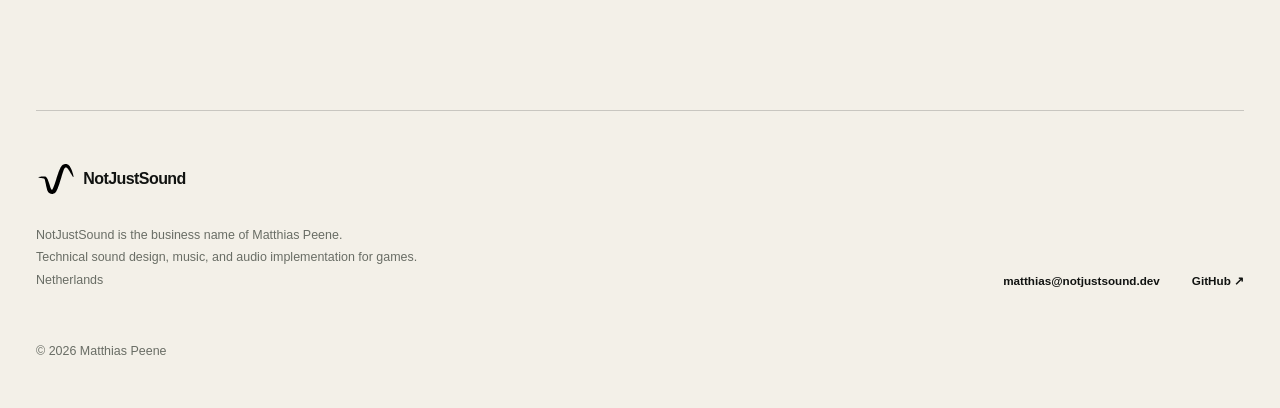
==== commit 44d7bf45: "Updated front page for freelance" ====
--- a/index.html
+++ b/index.html
@@ -3,80 +3,81 @@
   <head>
     <meta charset="utf-8">
     <meta name="viewport" content="width=device-width, initial-scale=1">
-    <meta name="description" content="Audio programmer specializing in real-time audio systems, DSP, and data-oriented engine architecture. Experienced in shipping full game-audio implementations, building custom audio engines, and developing audio plugins. Comfortable moving between low-level systems work and creative sound design, with a focus on useful tools and cross-disciplinary collaboration.">
+    <meta name="description" content="I’m Matthias, a technical sound designer. I create sound and music for games, build dynamic audio systems, and handle their implementation. I also do custom audio programming when a project needs it.">
     <meta name="theme-color" content="#111311">
-    <title>Matthias Peene — Audio Programmer &amp; Technical Sound Designer</title>
+    <title>Matthias Peene | Technical Sound Designer | NotJustSound</title>
     <link rel="stylesheet" href="assets/site.css"></head>
   <body>
     
     <a class="skip-link" href="#main">Skip to content</a>
     <header class="site-header">
-      <a class="wordmark" href="index.html" aria-label="Matthias Peene, home">
-        <span>MP</span><i aria-hidden="true"></i>
+      <a class="site-identity" href="index.html" aria-label="Matthias Peene, home">
+        <span class="site-identity__name">Matthias Peene</span>
+        <span class="business-mark"><img src="assets/notjustsound.svg" width="40" height="40" alt=""><span>NotJustSound</span></span>
       </a>
       <nav aria-label="Main navigation">
         <a aria-current="page" href="index.html">Home</a>
         <a  href="projects/">Projects</a>
-        <a class="nav-contact" href="mailto:matthias@notjustsound.dev">Let’s talk <span aria-hidden="true">↗</span></a>
+        <a href="index.html#services">Services</a>
+        <a class="nav-contact" href="mailto:matthias@notjustsound.dev">Email <span aria-hidden="true">↗</span></a>
       </nav>
     </header>
     <main id="main">
       <section class="hero section-shell">
         <div class="hero__copy">
+          <p class="eyebrow hero__name">Matthias Peene</p>
+          <h1>Technical Sound Designer</h1>
+          <p class="hero__summary">I’m Matthias, a technical sound designer. I create sound and music for games, build dynamic audio systems, and handle their implementation. I also do custom audio programming when a project needs it.</p>
+          <ul class="capabilities" aria-label="Skills and tools"><li><a class="capability" href="projects/index.html?filter=focus%3ASound+Design"><img src="assets/icons/sound.svg" width="32" height="32" alt=""><span class="capability__label">Sound Design</span></a></li><li><a class="capability" href="projects/index.html?filter=focus%3AMusic+Composition"><img src="assets/icons/music.svg" width="32" height="32" alt=""><span class="capability__label">Music</span></a></li><li><a class="capability" href="projects/index.html?filter=technologies%3AFMOD"><img src="assets/icons/fmod.svg" width="32" height="32" alt=""><span class="capability__label">FMOD</span></a></li><li><a class="capability" href="projects/index.html?filter=technologies%3AWwise"><img src="assets/icons/wwise.svg" width="32" height="32" alt=""><span class="capability__label">Wwise</span></a></li><li><a class="capability" href="projects/index.html?filter=technologies%3AUnity"><img src="assets/icons/unity.svg" width="32" height="32" alt=""><span class="capability__label">Unity</span></a></li><li><a class="capability" href="projects/index.html?filter=technologies%3AUnreal+Engine+5"><img src="assets/icons/unrealengine.svg" width="32" height="32" alt=""><span class="capability__label">Unreal</span></a></li><li><a class="capability" href="projects/index.html?filter=technologies%3AC%2B%2B"><span class="capability__badge" aria-hidden="true">C++</span><span class="capability__label">C++</span></a></li><li><a class="capability" href="projects/index.html?filter=technologies%3AC+Sharp"><span class="capability__badge" aria-hidden="true">C#</span><span class="capability__label">C#</span></a></li><li><a class="capability" href="projects/index.html?filter=technologies%3AJUCE"><img src="assets/icons/juce.svg" width="32" height="32" alt=""><span class="capability__label">JUCE</span></a></li></ul>
+          <div class="hero__actions">
+            <a class="button button--primary" href="projects/">View my work <span aria-hidden="true">→</span></a>
+            <a class="text-link" href="#services">Freelance services <span aria-hidden="true">↘</span></a>
+          </div>
           <div class="hero__status" aria-label="Availability and mobility">
-            <p class="eyebrow hero__eyebrow"><span class="status-dot" aria-hidden="true"></span>Available for work</p>
+            <p class="hero__availability"><span class="status-dot" aria-hidden="true"></span>Available for employment and freelance projects</p>
             <ul class="hero__mobility">
               <li>Based in Netherlands</li>
               <li>Authorized to work in the EU</li>
               <li>Open to relocation</li>
             </ul>
           </div>
-          <h1><span class="headline__line">I build</span> <span class="headline__line">systems</span> <span class="headline__line headline__line--descender">you can</span> <span class="headline__line">feel.</span></h1>
-          <p class="hero__summary">Audio programmer specializing in real-time audio systems, DSP, and data-oriented engine architecture. Experienced in shipping full game-audio implementations, building custom audio engines, and developing audio plugins. Comfortable moving between low-level systems work and creative sound design, with a focus on useful tools and cross-disciplinary collaboration.</p>
-          <div class="hero__actions">
-            <a class="button button--primary" href="projects/">Explore my work <span aria-hidden="true">→</span></a>
-            <a class="text-link" href="mailto:matthias@notjustsound.dev">Get in touch <span aria-hidden="true">↗</span></a>
-          </div>
-          <!-- <dl class="hero__stats" aria-label="Portfolio summary">
-            <div><dt>41</dt><dd>Selected projects</dd></div>
-            <div><dt>14</dt><dd>Disciplines</dd></div>
-            <div><dt>19</dt><dd>Technologies</dd></div>
-          </dl> -->
         </div>
         <div class="hero__portrait-wrap">
           <div class="portrait-accent" aria-hidden="true"></div>
           <img class="hero__portrait" src="assets/headshot.webp" alt="Matthias Peene celebrating his graduation" width="1200" height="1200">
           <div class="portrait-caption">
             <span>Matthias Peene</span>
-            <span>Audio Programmer &amp; Technical Sound Designer</span>
+            <span>Technical Sound Designer</span>
           </div>
         </div>
       </section>
 
+      <!-- Scrolling bar paused for now.
       <div class="ticker" aria-label="Areas of practice">
         <div class="ticker__track">
-          <div class="ticker__group"><span>Audio programming</span><i></i><span>Technical sound design</span><i></i><span>DSP</span><i></i><span>Game audio</span><i></i><span>Creative tools</span><i></i></div>
-          <div class="ticker__group" aria-hidden="true"><span>Audio programming</span><i></i><span>Technical sound design</span><i></i><span>DSP</span><i></i><span>Game audio</span><i></i><span>Creative tools</span><i></i></div>
-          <div class="ticker__group" aria-hidden="true"><span>Audio programming</span><i></i><span>Technical sound design</span><i></i><span>DSP</span><i></i><span>Game audio</span><i></i><span>Creative tools</span><i></i></div>
-          <div class="ticker__group" aria-hidden="true"><span>Audio programming</span><i></i><span>Technical sound design</span><i></i><span>DSP</span><i></i><span>Game audio</span><i></i><span>Creative tools</span><i></i></div>
-          <div class="ticker__group" aria-hidden="true"><span>Audio programming</span><i></i><span>Technical sound design</span><i></i><span>DSP</span><i></i><span>Game audio</span><i></i><span>Creative tools</span><i></i></div>
-          <div class="ticker__group" aria-hidden="true"><span>Audio programming</span><i></i><span>Technical sound design</span><i></i><span>DSP</span><i></i><span>Game audio</span><i></i><span>Creative tools</span><i></i></div>
-          <div class="ticker__group" aria-hidden="true"><span>Audio programming</span><i></i><span>Technical sound design</span><i></i><span>DSP</span><i></i><span>Game audio</span><i></i><span>Creative tools</span><i></i></div>
-          <div class="ticker__group" aria-hidden="true"><span>Audio programming</span><i></i><span>Technical sound design</span><i></i><span>DSP</span><i></i><span>Game audio</span><i></i><span>Creative tools</span><i></i></div>
-          <div class="ticker__group" aria-hidden="true"><span>Audio programming</span><i></i><span>Technical sound design</span><i></i><span>DSP</span><i></i><span>Game audio</span><i></i><span>Creative tools</span><i></i></div>
-          <div class="ticker__group" aria-hidden="true"><span>Audio programming</span><i></i><span>Technical sound design</span><i></i><span>DSP</span><i></i><span>Game audio</span><i></i><span>Creative tools</span><i></i></div>
-          <div class="ticker__group" aria-hidden="true"><span>Audio programming</span><i></i><span>Technical sound design</span><i></i><span>DSP</span><i></i><span>Game audio</span><i></i><span>Creative tools</span><i></i></div>
-          <div class="ticker__group" aria-hidden="true"><span>Audio programming</span><i></i><span>Technical sound design</span><i></i><span>DSP</span><i></i><span>Game audio</span><i></i><span>Creative tools</span><i></i></div>
-          <div class="ticker__group" aria-hidden="true"><span>Audio programming</span><i></i><span>Technical sound design</span><i></i><span>DSP</span><i></i><span>Game audio</span><i></i><span>Creative tools</span><i></i></div>
-          <div class="ticker__group" aria-hidden="true"><span>Audio programming</span><i></i><span>Technical sound design</span><i></i><span>DSP</span><i></i><span>Game audio</span><i></i><span>Creative tools</span><i></i></div>
-          <div class="ticker__group" aria-hidden="true"><span>Audio programming</span><i></i><span>Technical sound design</span><i></i><span>DSP</span><i></i><span>Game audio</span><i></i><span>Creative tools</span><i></i></div>
-          <div class="ticker__group" aria-hidden="true"><span>Audio programming</span><i></i><span>Technical sound design</span><i></i><span>DSP</span><i></i><span>Game audio</span><i></i><span>Creative tools</span><i></i></div>
+          <div class="ticker__group"><span>Sound design</span><i aria-hidden="true"></i><span>Music composition</span><i aria-hidden="true"></i><span>Dynamic music systems</span><i aria-hidden="true"></i><span>Audio implementation</span><i aria-hidden="true"></i><span>Interactive audio</span><i aria-hidden="true"></i></div>
+          <div class="ticker__group" aria-hidden="true"><span>Sound design</span><i aria-hidden="true"></i><span>Music composition</span><i aria-hidden="true"></i><span>Dynamic music systems</span><i aria-hidden="true"></i><span>Audio implementation</span><i aria-hidden="true"></i><span>Interactive audio</span><i aria-hidden="true"></i></div>
+          <div class="ticker__group" aria-hidden="true"><span>Sound design</span><i aria-hidden="true"></i><span>Music composition</span><i aria-hidden="true"></i><span>Dynamic music systems</span><i aria-hidden="true"></i><span>Audio implementation</span><i aria-hidden="true"></i><span>Interactive audio</span><i aria-hidden="true"></i></div>
+          <div class="ticker__group" aria-hidden="true"><span>Sound design</span><i aria-hidden="true"></i><span>Music composition</span><i aria-hidden="true"></i><span>Dynamic music systems</span><i aria-hidden="true"></i><span>Audio implementation</span><i aria-hidden="true"></i><span>Interactive audio</span><i aria-hidden="true"></i></div>
+          <div class="ticker__group" aria-hidden="true"><span>Sound design</span><i aria-hidden="true"></i><span>Music composition</span><i aria-hidden="true"></i><span>Dynamic music systems</span><i aria-hidden="true"></i><span>Audio implementation</span><i aria-hidden="true"></i><span>Interactive audio</span><i aria-hidden="true"></i></div>
+          <div class="ticker__group" aria-hidden="true"><span>Sound design</span><i aria-hidden="true"></i><span>Music composition</span><i aria-hidden="true"></i><span>Dynamic music systems</span><i aria-hidden="true"></i><span>Audio implementation</span><i aria-hidden="true"></i><span>Interactive audio</span><i aria-hidden="true"></i></div>
+          <div class="ticker__group" aria-hidden="true"><span>Sound design</span><i aria-hidden="true"></i><span>Music composition</span><i aria-hidden="true"></i><span>Dynamic music systems</span><i aria-hidden="true"></i><span>Audio implementation</span><i aria-hidden="true"></i><span>Interactive audio</span><i aria-hidden="true"></i></div>
+          <div class="ticker__group" aria-hidden="true"><span>Sound design</span><i aria-hidden="true"></i><span>Music composition</span><i aria-hidden="true"></i><span>Dynamic music systems</span><i aria-hidden="true"></i><span>Audio implementation</span><i aria-hidden="true"></i><span>Interactive audio</span><i aria-hidden="true"></i></div>
+          <div class="ticker__group" aria-hidden="true"><span>Sound design</span><i aria-hidden="true"></i><span>Music composition</span><i aria-hidden="true"></i><span>Dynamic music systems</span><i aria-hidden="true"></i><span>Audio implementation</span><i aria-hidden="true"></i><span>Interactive audio</span><i aria-hidden="true"></i></div>
+          <div class="ticker__group" aria-hidden="true"><span>Sound design</span><i aria-hidden="true"></i><span>Music composition</span><i aria-hidden="true"></i><span>Dynamic music systems</span><i aria-hidden="true"></i><span>Audio implementation</span><i aria-hidden="true"></i><span>Interactive audio</span><i aria-hidden="true"></i></div>
+          <div class="ticker__group" aria-hidden="true"><span>Sound design</span><i aria-hidden="true"></i><span>Music composition</span><i aria-hidden="true"></i><span>Dynamic music systems</span><i aria-hidden="true"></i><span>Audio implementation</span><i aria-hidden="true"></i><span>Interactive audio</span><i aria-hidden="true"></i></div>
+          <div class="ticker__group" aria-hidden="true"><span>Sound design</span><i aria-hidden="true"></i><span>Music composition</span><i aria-hidden="true"></i><span>Dynamic music systems</span><i aria-hidden="true"></i><span>Audio implementation</span><i aria-hidden="true"></i><span>Interactive audio</span><i aria-hidden="true"></i></div>
+          <div class="ticker__group" aria-hidden="true"><span>Sound design</span><i aria-hidden="true"></i><span>Music composition</span><i aria-hidden="true"></i><span>Dynamic music systems</span><i aria-hidden="true"></i><span>Audio implementation</span><i aria-hidden="true"></i><span>Interactive audio</span><i aria-hidden="true"></i></div>
+          <div class="ticker__group" aria-hidden="true"><span>Sound design</span><i aria-hidden="true"></i><span>Music composition</span><i aria-hidden="true"></i><span>Dynamic music systems</span><i aria-hidden="true"></i><span>Audio implementation</span><i aria-hidden="true"></i><span>Interactive audio</span><i aria-hidden="true"></i></div>
+          <div class="ticker__group" aria-hidden="true"><span>Sound design</span><i aria-hidden="true"></i><span>Music composition</span><i aria-hidden="true"></i><span>Dynamic music systems</span><i aria-hidden="true"></i><span>Audio implementation</span><i aria-hidden="true"></i><span>Interactive audio</span><i aria-hidden="true"></i></div>
+          <div class="ticker__group" aria-hidden="true"><span>Sound design</span><i aria-hidden="true"></i><span>Music composition</span><i aria-hidden="true"></i><span>Dynamic music systems</span><i aria-hidden="true"></i><span>Audio implementation</span><i aria-hidden="true"></i><span>Interactive audio</span><i aria-hidden="true"></i></div>
         </div>
       </div>
+      -->
 
       <section class="selected-work section-shell" aria-labelledby="selected-title">
         <div class="section-heading">
-          <div><p class="eyebrow">Selected work</p><h2 id="selected-title">The work behind the feeling.</h2></div>
+          <div><h2 id="selected-title">Selected work</h2></div>
           <a class="text-link" href="projects/">View 8 selected projects <span aria-hidden="true">→</span></a>
         </div>
         <div class="featured-grid">
@@ -92,22 +93,10 @@
         <div class="tag-row"><span>FMOD</span><span>Unity</span><span>Git</span></div>
       </div>
     </a>
-    <a class="featured-project reveal" style="--delay: 90ms" href="projects/#high-performance-unity-ecs-audio-pipeline">
-      <div class="featured-project__media">
-        <img class="featured-project__image" src="https://i.ytimg.com/vi/JaOiaAYL-XI/hqdefault.jpg" alt="" loading="lazy" decoding="async">
-        <span class="featured-project__number">02</span>
-      </div>
-      <div class="featured-project__body">
-        <p class="eyebrow">Audio Programmer</p>
-        <h3>High-performance Unity ECS Audio Pipeline</h3>
-        <p>Designed and evaluated a custom data-oriented Unity audio system built with ECS and the Scriptable Audio Pipeline. And benchmarked it against the GameObject Audio Pipeline. The results of that show a clear performance benefit in my ECS-based audio pipeline. The game object-based system, runs max 255 looping voices at approximately 15% DSP CPU. While the ECS system plays the same voices at about 4% DSP CPU and can run many…</p>
-        <div class="tag-row"><span>Unity</span><span>Unity ECS</span><span>Scriptable Audio Pipeline</span></div>
-      </div>
-    </a>
-    <a class="featured-project reveal" style="--delay: 180ms" href="projects/#into-the-deep">
+    <a class="featured-project reveal" style="--delay: 90ms" href="projects/#into-the-deep">
       <div class="featured-project__media">
         <img class="featured-project__image" src="https://i.ytimg.com/vi/dLD2hP4zKM4/hqdefault.jpg" alt="" loading="lazy" decoding="async">
-        <span class="featured-project__number">03</span>
+        <span class="featured-project__number">02</span>
       </div>
       <div class="featured-project__body">
         <p class="eyebrow">Technical Sound Designer</p>
@@ -115,35 +104,73 @@
         <p>Developed the core rhythm and dynamic music systems for Into the Deep, a top-down isometric rhythm-based roguelike where enemy behavior synchronizes with the music. Built the system in Unreal Engine using C++ and MetaSounds, exposed instrument-specific rhythm events to gameplay programmers, implemented adaptive music for boss encounters, designed and integrated sound effects, and contributed to the composition and mix.</p>
         <div class="tag-row"><span>Unreal Engine 5</span><span>C++</span><span>MetaSounds</span></div>
       </div>
+    </a>
+    <a class="featured-project reveal" style="--delay: 180ms" href="projects/#space-racer">
+      <div class="featured-project__media">
+        <img class="featured-project__image" src="https://i.ytimg.com/vi/WXdrmUwBF10/hqdefault.jpg" alt="" loading="lazy" decoding="async">
+        <span class="featured-project__number">03</span>
+      </div>
+      <div class="featured-project__body">
+        <p class="eyebrow">Interactive Music Designer</p>
+        <h3>Space Racer</h3>
+        <p>I composed the music for a futuristic racing game in Reaper and FL Studio, then built the adaptive music system in Wwise. The soundtrack reacts to vehicle speed, collisions, gravity, race sections, and the paused state.</p>
+        <div class="tag-row"><span>Wwise</span><span>Interactive Music</span><span>Adaptive Music Design</span></div>
+      </div>
     </a></div>
       </section>
 
-      <section class="approach section-shell">
-        <p class="eyebrow">How I work</p>
+      <section class="services section-shell" id="services" aria-labelledby="services-title" tabindex="-1">
+        <div class="section-heading">
+          <div><span class="business-mark"><img src="assets/notjustsound.svg" width="40" height="40" alt=""><span>NotJustSound</span></span><h2 id="services-title">Freelance services</h2></div>
+          <p class="services__intro">I work with game teams on sound, music, and implementation. I can take on one part or work on the audio from start to finish.</p>
+        </div>
+        <div class="services__grid">
+          <article class="service">
+            <h3>Sound design and recording</h3>
+            <p>I record and design sounds for environments, actions, and player feedback.</p>
+          </article>
+          <article class="service">
+            <h3>Music Composition and Dynamic Music</h3>
+            <p>I compose original music for games, from individual tracks to a full soundtrack. I also build music systems that change with what happens in the game, with variations and transitions that fit the action.</p>
+          </article>
+          <article class="service">
+            <h3>Audio implementation</h3>
+            <p>I integrate sound and music using FMOD, Wwise, Unity, and Unreal. I also write custom audio code when a project needs it.</p>
+          </article>
+          <article class="service">
+            <h3>Audio Programming</h3>
+            <p>I write custom DSP code for games or audio plugins. For example, a granular synth for vehicle audio.</p>
+          </article>
+        </div>
+      </section>
+
+      <section class="approach section-shell" aria-labelledby="approach-title">
         <div class="approach__grid">
-          <h2>Technical depth.<br>Creative instinct.</h2>
+          <h2 id="approach-title">Why NotJustSound?</h2>
           <div>
-            <p>I move between audio code, engine integration and sound design. My broad experience helps me understand the full scope of audio implementation and create more effective solutions for the entire team.</p>
-            <a class="button button--outline" href="projects/">Explore my range <span aria-hidden="true">→</span></a>
+            <p>Sound does more than you might think. It can tell you where an item is, how strong an attack is, or whether something needs your attention. It also shapes how players feel. The right music at the right time can make anyone cry. I don’t just make sounds, I make sound systems. I don’t just implement those systems, I use them to provide feedback and shape the player’s emotions when it counts. Sound is a massive invisible force behind game feel. That’s why I call my business NotJustSound.</p>
           </div>
         </div>
       </section>
 
-      <section class="contact-band">
+      <section class="contact-band" aria-labelledby="contact-title">
         <div class="section-shell">
-          <p class="eyebrow">Have a project in mind?</p>
-          <a href="mailto:matthias@notjustsound.dev">Let’s make it sound right. <span aria-hidden="true">↗</span></a>
+          <h2 id="contact-title">Get in touch</h2>
+          <p>Looking for someone to join your team, or need help with the audio for your game? Send me an email.</p>
+          <a href="mailto:matthias@notjustsound.dev">matthias@notjustsound.dev <span aria-hidden="true">↗</span></a>
         </div>
       </section>
     </main>
     
     <footer class="site-footer">
       <div>
-        <a class="wordmark wordmark--footer" href="index.html" aria-label="Matthias Peene, home"><span>MP</span><i aria-hidden="true"></i></a>
-        <p>Audio systems, creative tools, and interactive sound.</p>
+        <a class="footer-brand" href="index.html"><span class="business-mark"><img src="assets/notjustsound.svg" width="40" height="40" alt=""><span>NotJustSound</span></span></a>
+        <p>NotJustSound is the business name of Matthias Peene.</p>
+        <p>Technical sound design, music, and audio implementation for games.</p>
+        <p>Netherlands</p>
       </div>
       <div class="footer-links">
-        <a href="mailto:matthias@notjustsound.dev">Email</a>
+        <a href="mailto:matthias@notjustsound.dev">matthias@notjustsound.dev</a>
         <a href="https://github.com/matthiaspeene" target="_blank" rel="noreferrer">GitHub <span aria-hidden="true">↗</span></a>
       </div>
       <p class="footer-note">© 2026 Matthias Peene</p>
--- a/assets/site.css
+++ b/assets/site.css
@@ -104,34 +104,51 @@
   min-height: 92px;
 }
 
-.wordmark {
+.site-identity {
+  display: grid;
+  gap: 0.15rem;
+  padding-block: 0.65rem;
+}
+
+.site-identity__name {
+  font-size: 1.2rem;
+  font-weight: 850;
+  letter-spacing: -0.04em;
+}
+
+.business-mark {
   align-items: center;
   display: inline-flex;
-  font-size: 1.2rem;
-  font-weight: 900;
-  letter-spacing: -0.07em;
-  position: relative;
-}
-
-.wordmark span {
-  position: relative;
-  z-index: 1;
-}
-
-.wordmark i {
-  background: var(--acid);
-  border-radius: 50%;
-  height: 1.45rem;
-  left: 0.58rem;
-  position: absolute;
-  top: 0.1rem;
-  width: 1.45rem;
+  gap: 0.45rem;
+  font-size: 1rem;
+  font-weight: 750;
+  letter-spacing: -0.035em;
+}
+
+.business-mark img {
+  flex-shrink: 0;
+  height: 40px;
+  width: 40px;
+}
+
+.site-identity .business-mark {
+  font-size: 0.8rem;
+}
+
+.site-identity .business-mark img {
+  height: 24px;
+  width: 24px;
+}
+
+:focus-visible {
+  outline: 2px solid var(--violet);
+  outline-offset: 5px;
 }
 
 .site-header nav {
   align-items: center;
   display: flex;
-  gap: clamp(1.4rem, 4vw, 4.5rem);
+  gap: clamp(1.2rem, 3vw, 3rem);
 }
 
 .site-header nav a {
@@ -192,10 +209,9 @@
 .hero {
   align-items: center;
   display: grid;
-  gap: clamp(3rem, 7vw, 8rem);
-  grid-template-columns: minmax(0, 1.04fr) minmax(320px, 0.96fr);
-  min-height: calc(100vh - 92px);
-  padding-block: clamp(4.5rem, 9vw, 9rem);
+  gap: clamp(2.5rem, 5vw, 5rem);
+  grid-template-columns: minmax(0, 1.2fr) minmax(320px, 0.85fr);
+  padding-block: clamp(2rem, 3.2vw, 3.5rem);
 }
 
 .hero__copy {
@@ -204,56 +220,49 @@
 
 .hero__status {
   display: grid;
-  gap: 0.75rem;
+  gap: 0.65rem;
+  margin-top: 1.5rem;
+}
+
+.hero__name {
+  margin-bottom: 0.75rem;
+}
+
+.hero__availability {
+  font-size: 0.82rem;
+  font-weight: 650;
+  margin: 0;
 }
 
 .hero__mobility {
   display: flex;
   flex-wrap: wrap;
-  gap: 0.55rem;
+  gap: 0.4rem 0.8rem;
   list-style: none;
   margin: 0;
   padding: 0;
 }
 
 .hero__mobility li {
-  border: 1px solid color-mix(in srgb, var(--ink) 24%, transparent);
-  border-radius: 999px;
   color: var(--ink-soft);
   font-size: 0.72rem;
-  font-weight: 750;
-  letter-spacing: 0.045em;
-  padding: 0.38rem 0.65rem;
-  text-transform: uppercase;
+  padding-block: 0.15rem;
 }
 
 .hero h1 {
-  font-size: clamp(4.5rem, 8.8vw, 10rem);
+  font-size: clamp(3.25rem, 5.4vw, 5.25rem);
   font-weight: 850;
-  letter-spacing: -0.085em;
-  line-height: 0.9;
-  margin: clamp(1.35rem, 2.4vw, 2rem) 0 0;
-  max-width: 8ch;
-}
-
-.headline__line {
-  display: inline;
-}
-
-@media (min-width: 981px) {
-  .hero h1 .headline__line { display: block; }
-  .hero h1 .headline__line--descender { padding-bottom: 0.14em; }
-}
-
-.hero h1::first-line {
-  color: var(--ink);
+  letter-spacing: -0.065em;
+  line-height: 1;
+  margin: 0;
+  text-wrap: balance;
 }
 
 .hero__summary {
   color: var(--ink-soft);
-  font-size: clamp(1.05rem, 1.45vw, 1.3rem);
-  line-height: 1.62;
-  margin: clamp(2rem, 4vw, 3.4rem) 0 0;
+  font-size: clamp(1rem, 1.2vw, 1.12rem);
+  line-height: 1.55;
+  margin: 1.25rem 0 0;
   max-width: 660px;
 }
 
@@ -261,8 +270,60 @@
   align-items: center;
   display: flex;
   flex-wrap: wrap;
-  gap: 1.75rem;
-  margin-top: 2.25rem;
+  gap: 1.5rem;
+  margin-top: 1.5rem;
+}
+
+.capabilities {
+  display: grid;
+  grid-template-columns: repeat(3, minmax(0, 1fr));
+  gap: 0.5rem;
+  list-style: none;
+  margin: 1.5rem 0 0;
+  padding: 0;
+}
+
+.capability {
+  align-items: center;
+  background: #fff;
+  border: 1px solid var(--ink);
+  color: var(--ink);
+  text-decoration: none;
+  display: flex;
+  gap: 0.65rem;
+  min-width: 0;
+  min-height: 52px;
+  padding: 0.55rem 0.8rem;
+}
+
+.capability:hover,
+.capability:focus-visible {
+  background: var(--acid);
+}
+
+.capability img,
+.capability__badge {
+  flex-shrink: 0;
+  height: 28px;
+  width: 32px;
+  object-fit: contain;
+}
+
+.capability__badge {
+  align-items: center;
+  background: var(--ink);
+  border-radius: 4px;
+  color: var(--paper);
+  display: flex;
+  font-size: 0.72rem;
+  font-weight: 850;
+  justify-content: center;
+  letter-spacing: -0.04em;
+}
+
+.capability__label {
+  font-size: 0.8rem;
+  font-weight: 750;
 }
 
 .button {
@@ -337,7 +398,6 @@
 .hero__portrait-wrap {
   justify-self: end;
   max-width: 620px;
-  min-height: 500px;
   position: relative;
   width: 100%;
 }
@@ -447,6 +507,7 @@
 
 .section-heading h2,
 .approach h2,
+.contact-band h2,
 .filter-heading h2,
 .empty-state h2 {
   font-size: clamp(2.8rem, 5vw, 5.8rem);
@@ -579,6 +640,49 @@
   text-transform: uppercase;
 }
 
+.services {
+  padding-bottom: clamp(5rem, 8vw, 8rem);
+  scroll-margin-top: 1.5rem;
+}
+
+.services .business-mark {
+  margin-bottom: 1rem;
+  font-size: 1.2rem;
+}
+
+.services .business-mark img {
+  height: 64px;
+  width: 64px;
+}
+
+.services__intro {
+  color: var(--ink-soft);
+  font-size: 1.05rem;
+  line-height: 1.65;
+  margin: 0;
+  max-width: 380px;
+}
+
+.services__grid {
+  display: grid;
+  grid-template-columns: repeat(4, minmax(0, 1fr));
+  gap: 2rem;
+  padding-top: 2rem;
+}
+
+.service h3 {
+  font-size: 1.4rem;
+  letter-spacing: -0.035em;
+  line-height: 1.2;
+  margin: 0 0 1rem;
+}
+
+.service p {
+  color: var(--ink-soft);
+  line-height: 1.65;
+  margin: 0;
+}
+
 .approach {
   background: var(--ink);
   color: var(--white);
@@ -587,10 +691,10 @@
 }
 
 .approach__grid {
-  align-items: end;
+  align-items: start;
   display: grid;
-  gap: 4rem;
-  grid-template-columns: 1.15fr 0.85fr;
+  gap: 2rem;
+  grid-template-columns: 1fr;
 }
 
 .approach h2 {
@@ -601,7 +705,7 @@
   color: #c9ccc6;
   font-size: clamp(1.05rem, 1.7vw, 1.35rem);
   line-height: 1.65;
-  margin: 0 0 2rem;
+  margin: 0;
   max-width: 560px;
 }
 
@@ -615,12 +719,20 @@
 
 .contact-band a {
   display: inline-block;
-  font-size: clamp(3rem, 7vw, 8rem);
-  font-weight: 850;
-  letter-spacing: -0.075em;
-  line-height: 0.95;
-  max-width: 12ch;
+  border-bottom: 1px solid currentColor;
+  font-size: clamp(1.15rem, 3vw, 2.5rem);
+  font-weight: 650;
+  letter-spacing: -0.035em;
+  line-height: 1.4;
+  overflow-wrap: anywhere;
   transition: color 180ms ease;
+}
+
+.contact-band p {
+  color: var(--ink-soft);
+  font-size: 1.05rem;
+  margin-block: 1.5rem;
+  max-width: 540px;
 }
 
 .contact-band a:hover {
@@ -636,23 +748,23 @@
   padding-block: 3rem;
 }
 
-.wordmark--footer {
+.footer-brand {
+  display: inline-block;
   margin-bottom: 1rem;
 }
 
 .site-footer p {
   color: var(--muted);
   font-size: 0.78rem;
-  margin: 0;
+  margin: 0.25rem 0 0;
 }
 
 .footer-links {
   display: flex;
+  flex-wrap: wrap;
   font-size: 0.73rem;
   font-weight: 800;
-  gap: 2rem;
-  letter-spacing: 0.08em;
-  text-transform: uppercase;
+  gap: 1rem 2rem;
 }
 
 .footer-links a:hover {
@@ -673,10 +785,10 @@
 }
 
 .projects-intro h1 {
-  font-size: clamp(4rem, 9vw, 10rem);
+  font-size: clamp(3.5rem, 7vw, 7rem);
   font-weight: 850;
   letter-spacing: -0.085em;
-  line-height: 0.78;
+  line-height: 1;
   margin: 0;
 }
 
@@ -1283,7 +1395,9 @@
 
   .featured-project:last-child { border-bottom: 0; }
   .featured-project__body { padding-top: 0; }
-  .approach__grid { grid-template-columns: 1fr; }
+  .services__grid { grid-template-columns: repeat(2, minmax(0, 1fr)); }
+  .services .section-heading { align-items: start; flex-direction: column; gap: 1.5rem; }
+  .services__intro { max-width: 620px; }
   .project-card { gap: 3rem; grid-template-columns: 1fr; }
   .project-card h3 { max-width: 18ch; }
   .project-card__visual { position: static; }
@@ -1292,17 +1406,22 @@
 @media (max-width: 700px) {
   :root { --page: calc(100vw - 28px); }
 
-  .site-header { min-height: 76px; }
-  .site-header nav { gap: 1rem; }
+  .site-header { min-height: 96px; align-items: start; flex-direction: column; padding-block: 0.7rem; gap: 0.65rem; }
+  .site-identity { align-items: center; display: flex; justify-content: space-between; width: 100%; padding: 0; gap: 1rem; }
+  .site-identity__name { font-size: 1.1rem; }
+  .site-header nav { gap: 1.5rem; width: 100%; }
   .site-header nav a { font-size: 0.64rem; }
   .site-header nav a:first-child { display: none; }
-  .nav-contact { padding: 0.7rem 0.8rem; }
-  .hero { min-height: auto; padding-block: 4rem 5rem; }
-  .hero h1 { font-size: clamp(4rem, 21vw, 6.7rem); }
-  .hero h1 .headline__line { display: block; }
-  .hero h1 .headline__line--descender { padding-bottom: 0.14em; }
-  .hero__stats { justify-content: space-between; }
-  .hero__stats dd { max-width: 9ch; }
+  .nav-contact { margin-left: auto; padding: 0.5rem 0.8rem; }
+  .hero { padding-block: 1.75rem 3.5rem; }
+  .hero h1 { font-size: clamp(2.7rem, 12.5vw, 4.5rem); }
+  .hero__summary { margin-top: 1rem; }
+  .capabilities { margin-top: 1.25rem; gap: 0.4rem; }
+  .capability { flex-direction: column; gap: 0.3rem; padding: 0.6rem 0.2rem; }
+  .capability__label { font-size: 0.75rem; }
+  .hero__actions { gap: 1rem; }
+  .hero__actions .button { gap: 0.8rem; padding: 0.8rem 0.9rem; font-size: 0.7rem; }
+  .hero__actions .text-link { font-size: 0.65rem; }
   .hero__portrait-wrap { min-height: 0; width: 94%; }
   .portrait-caption { left: -3%; width: 90%; }
   .section-heading { align-items: start; flex-direction: column; }
@@ -1315,7 +1434,8 @@
 
   .featured-project__body { padding-top: 1.5rem; }
   .approach { padding: 3.5rem 1.4rem; }
-  .contact-band a { font-size: clamp(3rem, 16vw, 5.2rem); }
+  .services__grid { grid-template-columns: 1fr; gap: 1.75rem; }
+  .service { border-bottom: 1px solid var(--line); padding-bottom: 1.75rem; }
   .site-footer { align-items: start; grid-template-columns: 1fr; }
   .footer-note { grid-column: 1; }
 
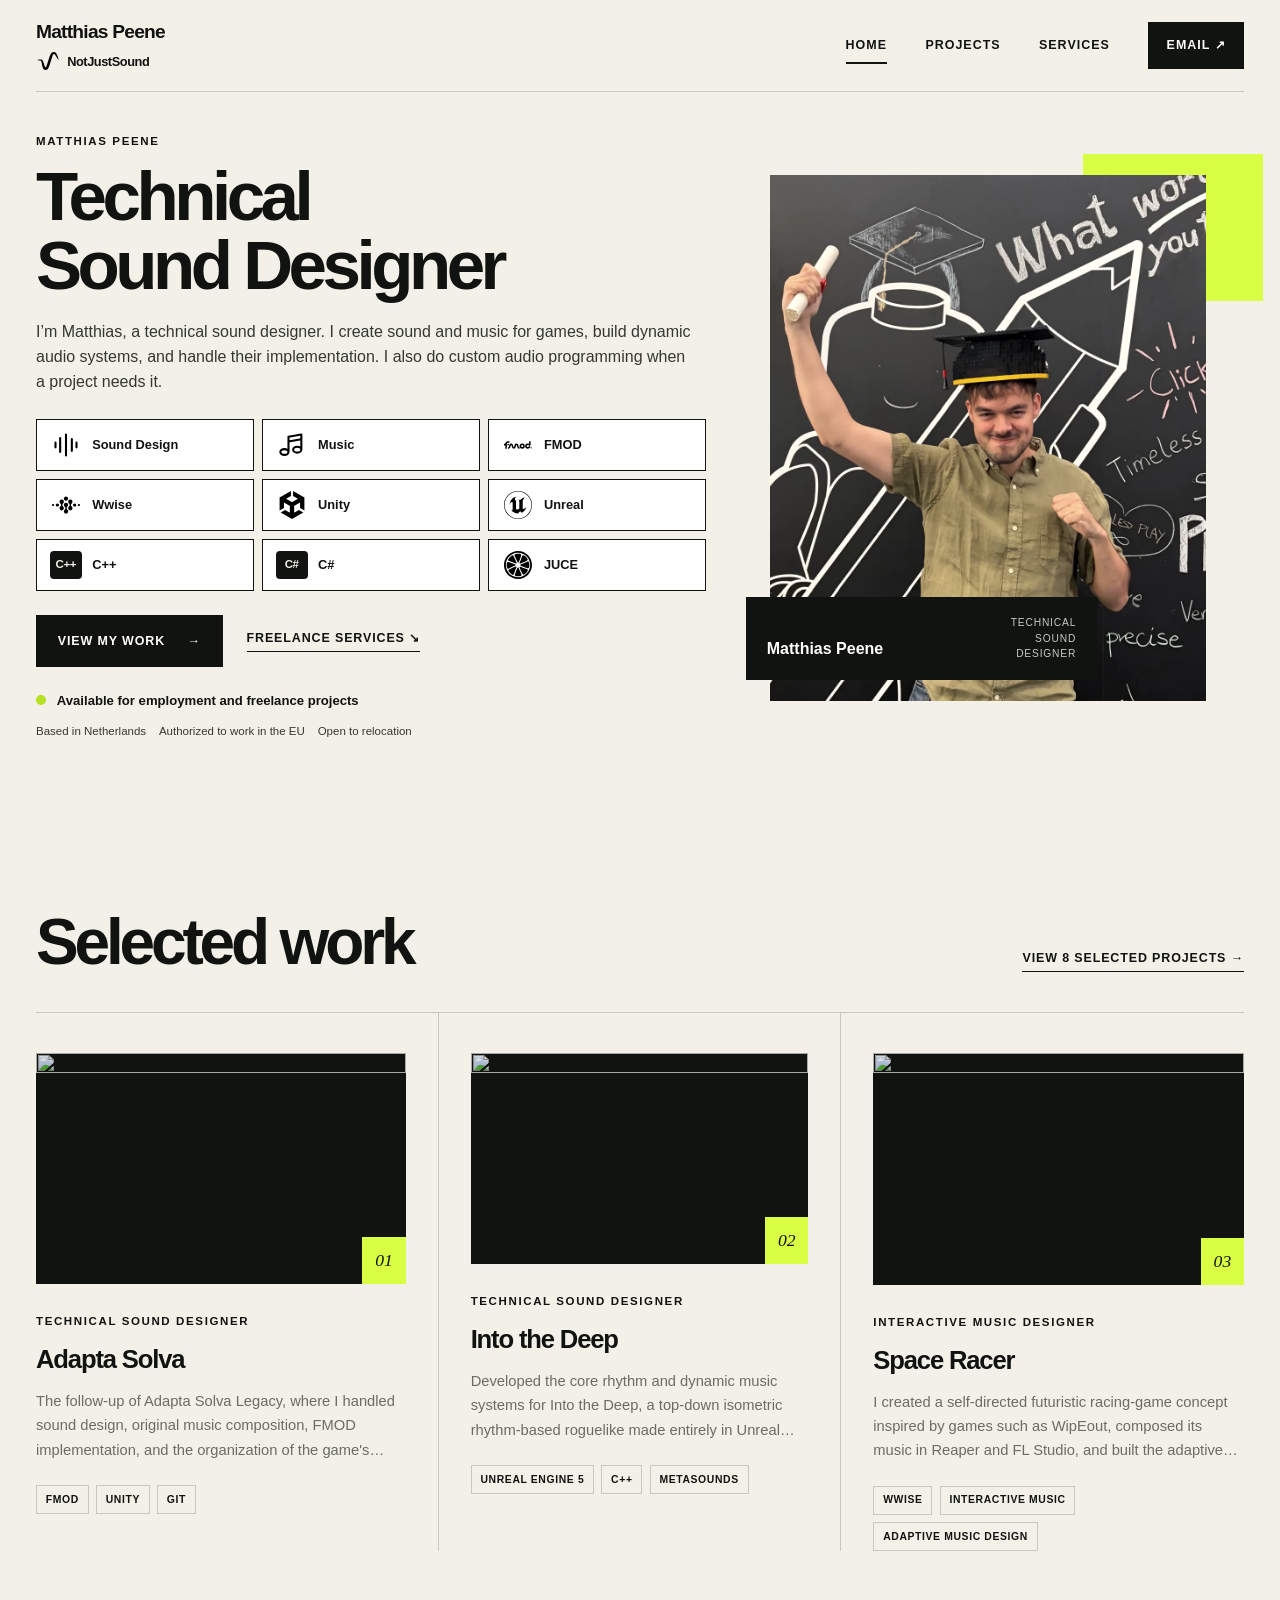
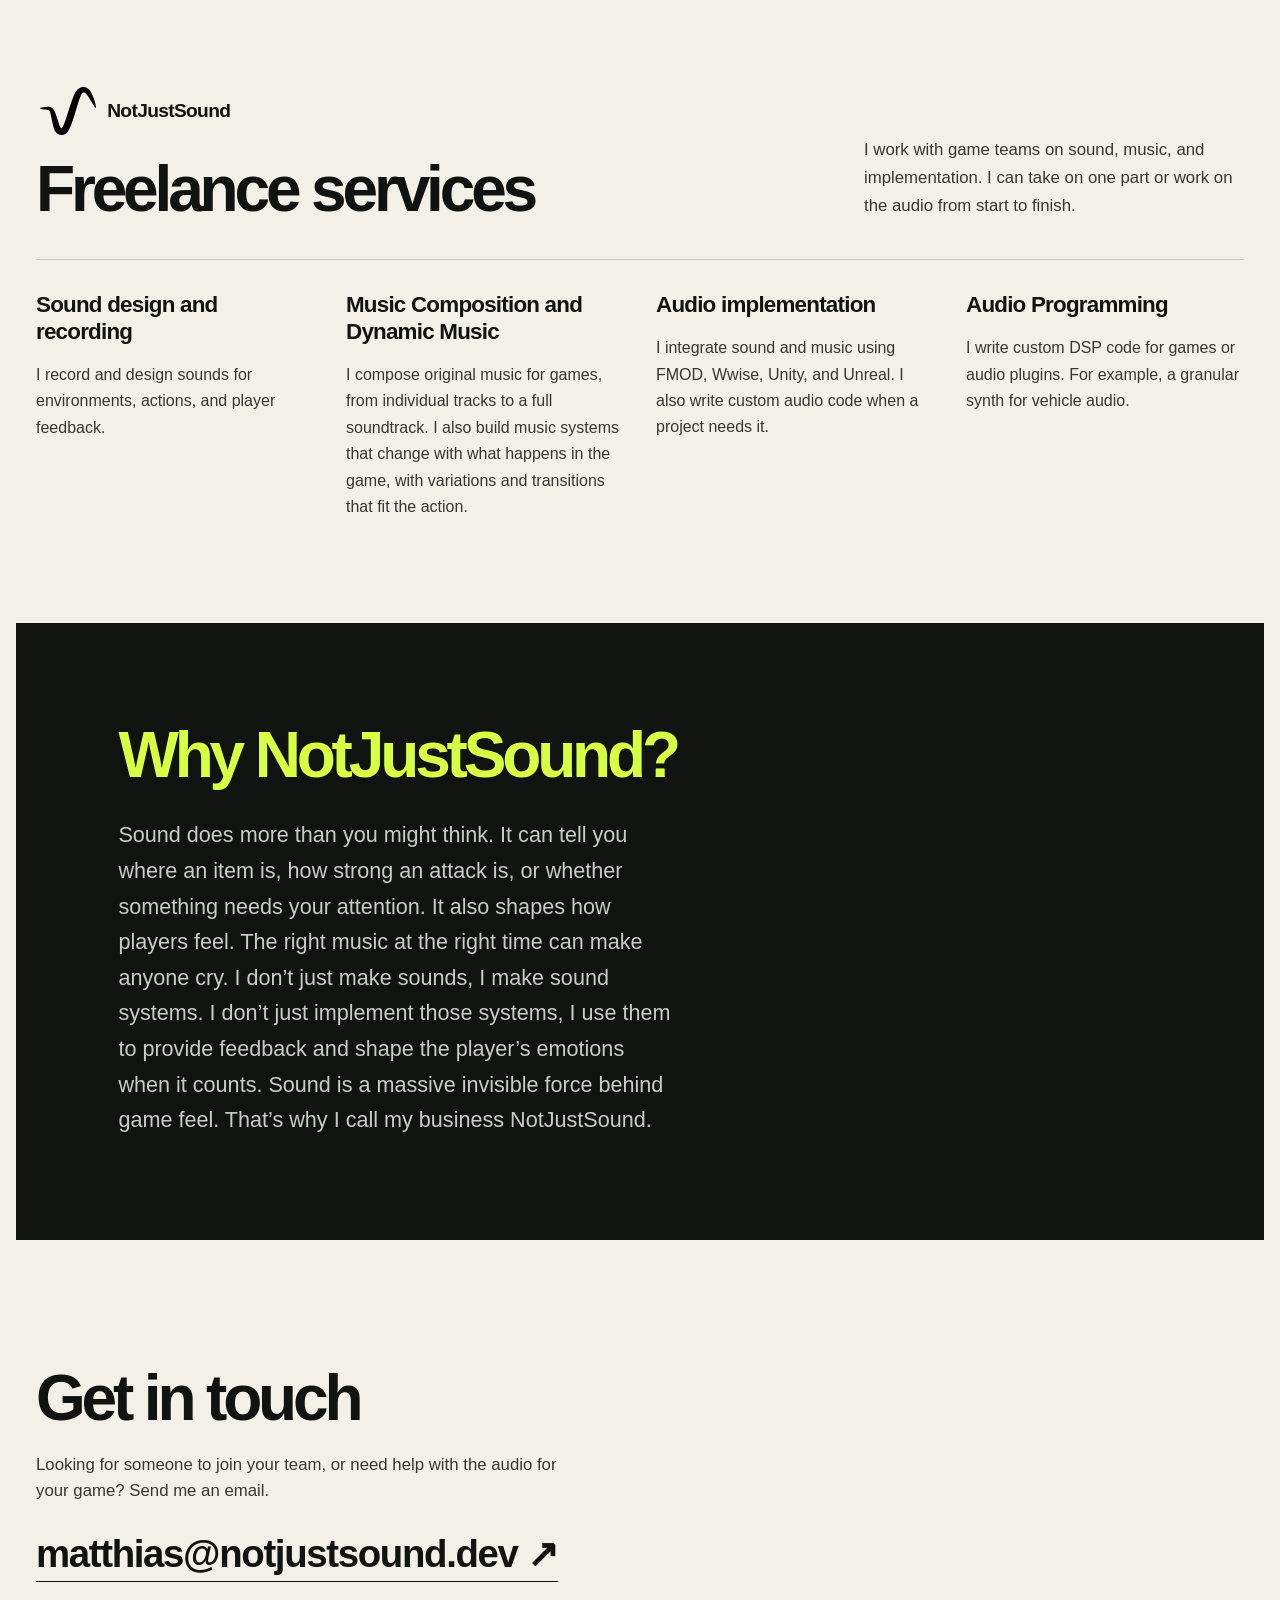
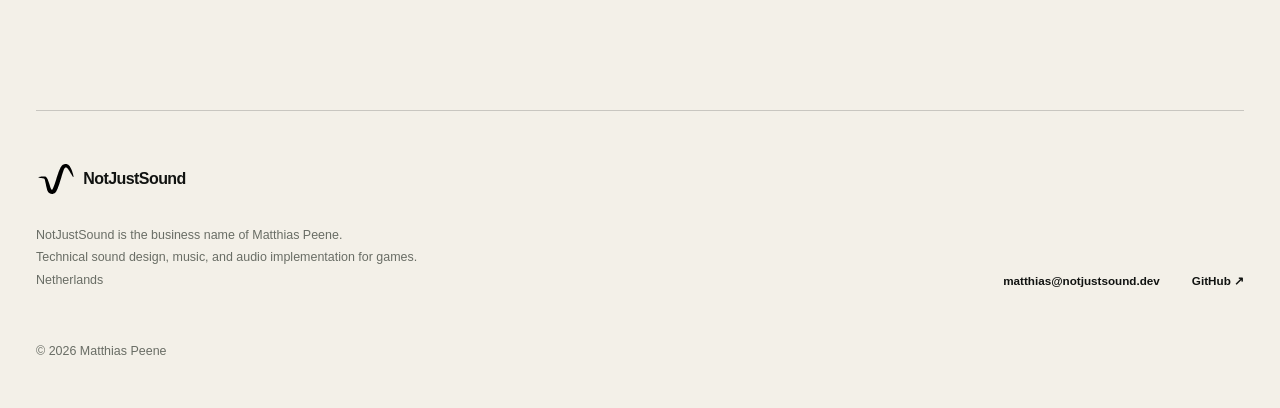
==== commit 7b15dad2: "Updated granular project" ====
--- a/index.html
+++ b/index.html
@@ -101,7 +101,7 @@
       <div class="featured-project__body">
         <p class="eyebrow">Technical Sound Designer</p>
         <h3>Into the Deep</h3>
-        <p>Developed the core rhythm and dynamic music systems for Into the Deep, a top-down isometric rhythm-based roguelike where enemy behavior synchronizes with the music. Built the system in Unreal Engine using C++ and MetaSounds, exposed instrument-specific rhythm events to gameplay programmers, implemented adaptive music for boss encounters, designed and integrated sound effects, and contributed to the composition and mix.</p>
+        <p>Developed the core rhythm and dynamic music systems for Into the Deep, a top-down isometric rhythm-based roguelike made entirely in Unreal Engine where enemy behavior synchronizes with the music. Built the system in C++ and MetaSounds, exposed instrument-specific rhythm events to gameplay programmers, implemented adaptive music for boss encounters, designed and integrated sound effects, and contributed to the composition…</p>
         <div class="tag-row"><span>Unreal Engine 5</span><span>C++</span><span>MetaSounds</span></div>
       </div>
     </a>
@@ -113,7 +113,7 @@
       <div class="featured-project__body">
         <p class="eyebrow">Interactive Music Designer</p>
         <h3>Space Racer</h3>
-        <p>I composed the music for a futuristic racing game in Reaper and FL Studio, then built the adaptive music system in Wwise. The soundtrack reacts to vehicle speed, collisions, gravity, race sections, and the paused state.</p>
+        <p>I created a self-directed futuristic racing-game concept inspired by games such as WipEout, composed its music in Reaper and FL Studio, and built the adaptive music system in Wwise. This was a designed concept rather than an implemented game. The soundtrack reacts to vehicle speed, collisions, gravity, race sections, and the paused state.</p>
         <div class="tag-row"><span>Wwise</span><span>Interactive Music</span><span>Adaptive Music Design</span></div>
       </div>
     </a></div>
